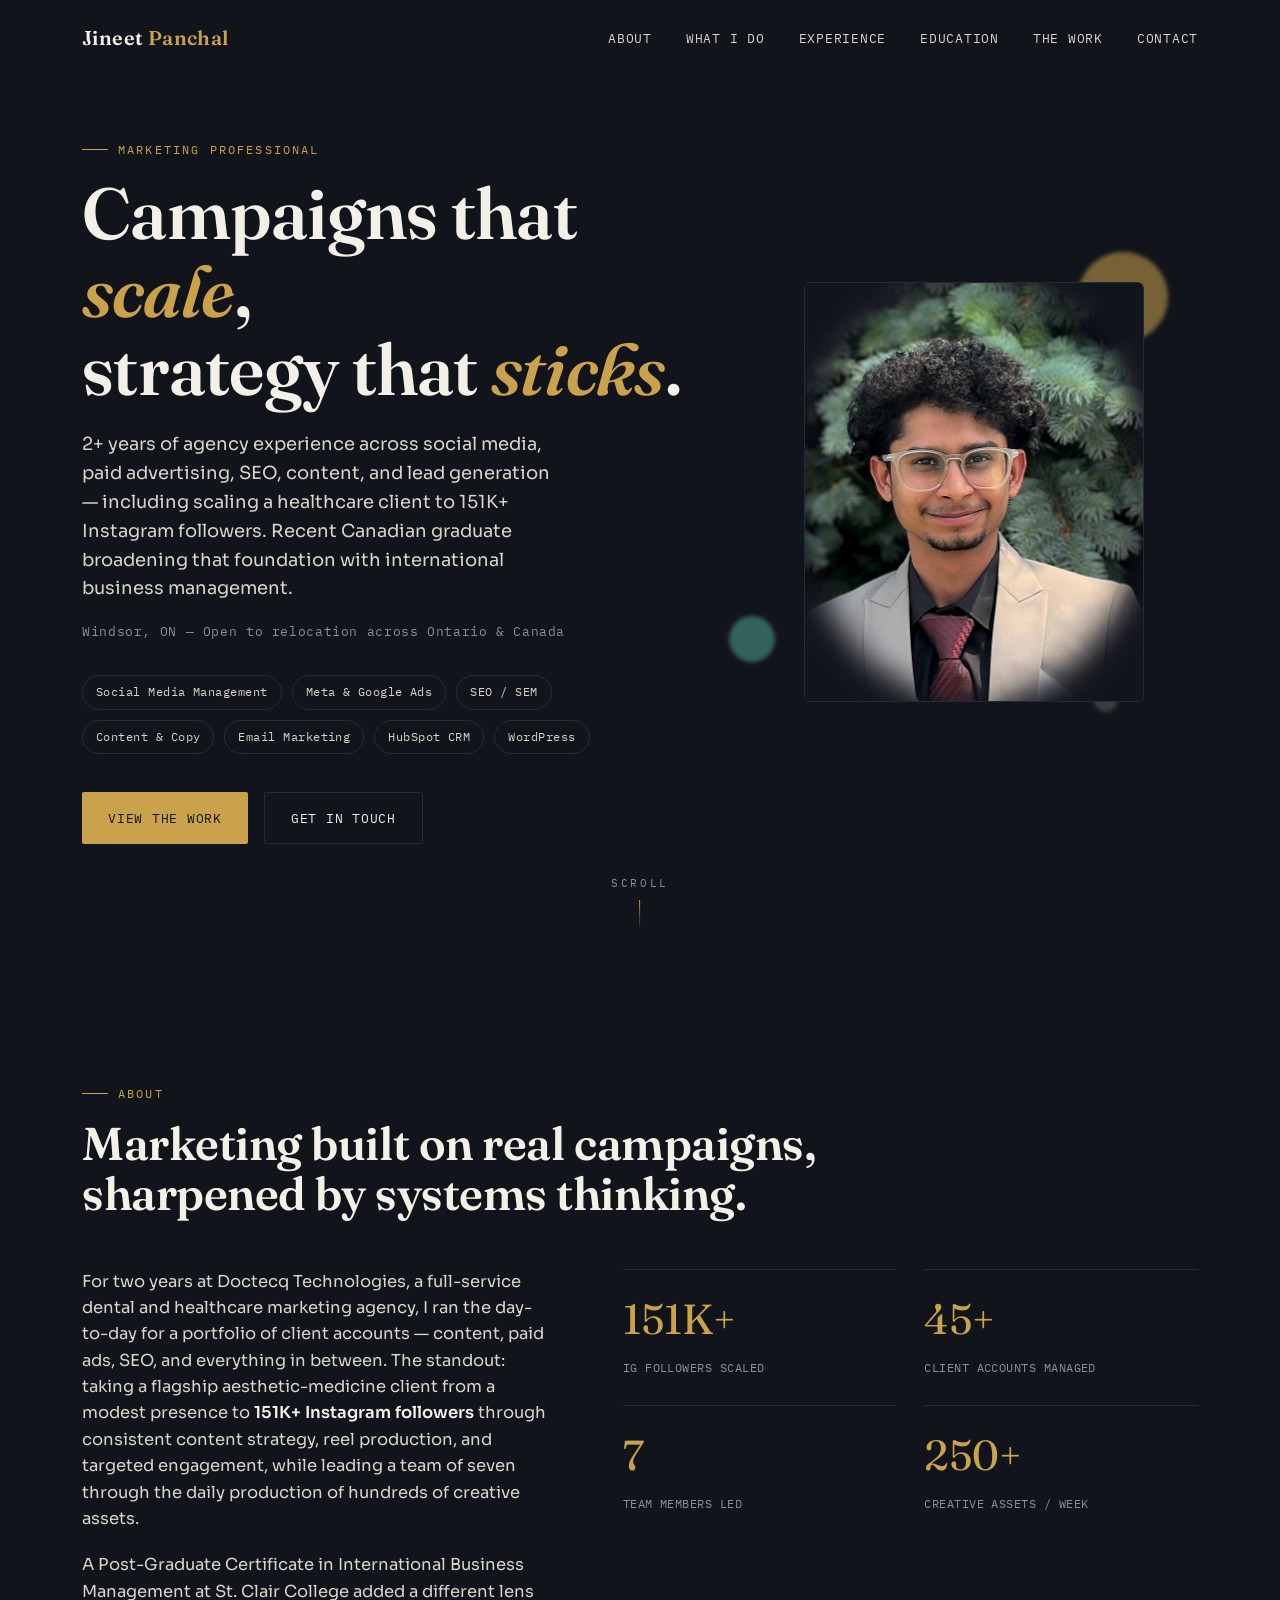
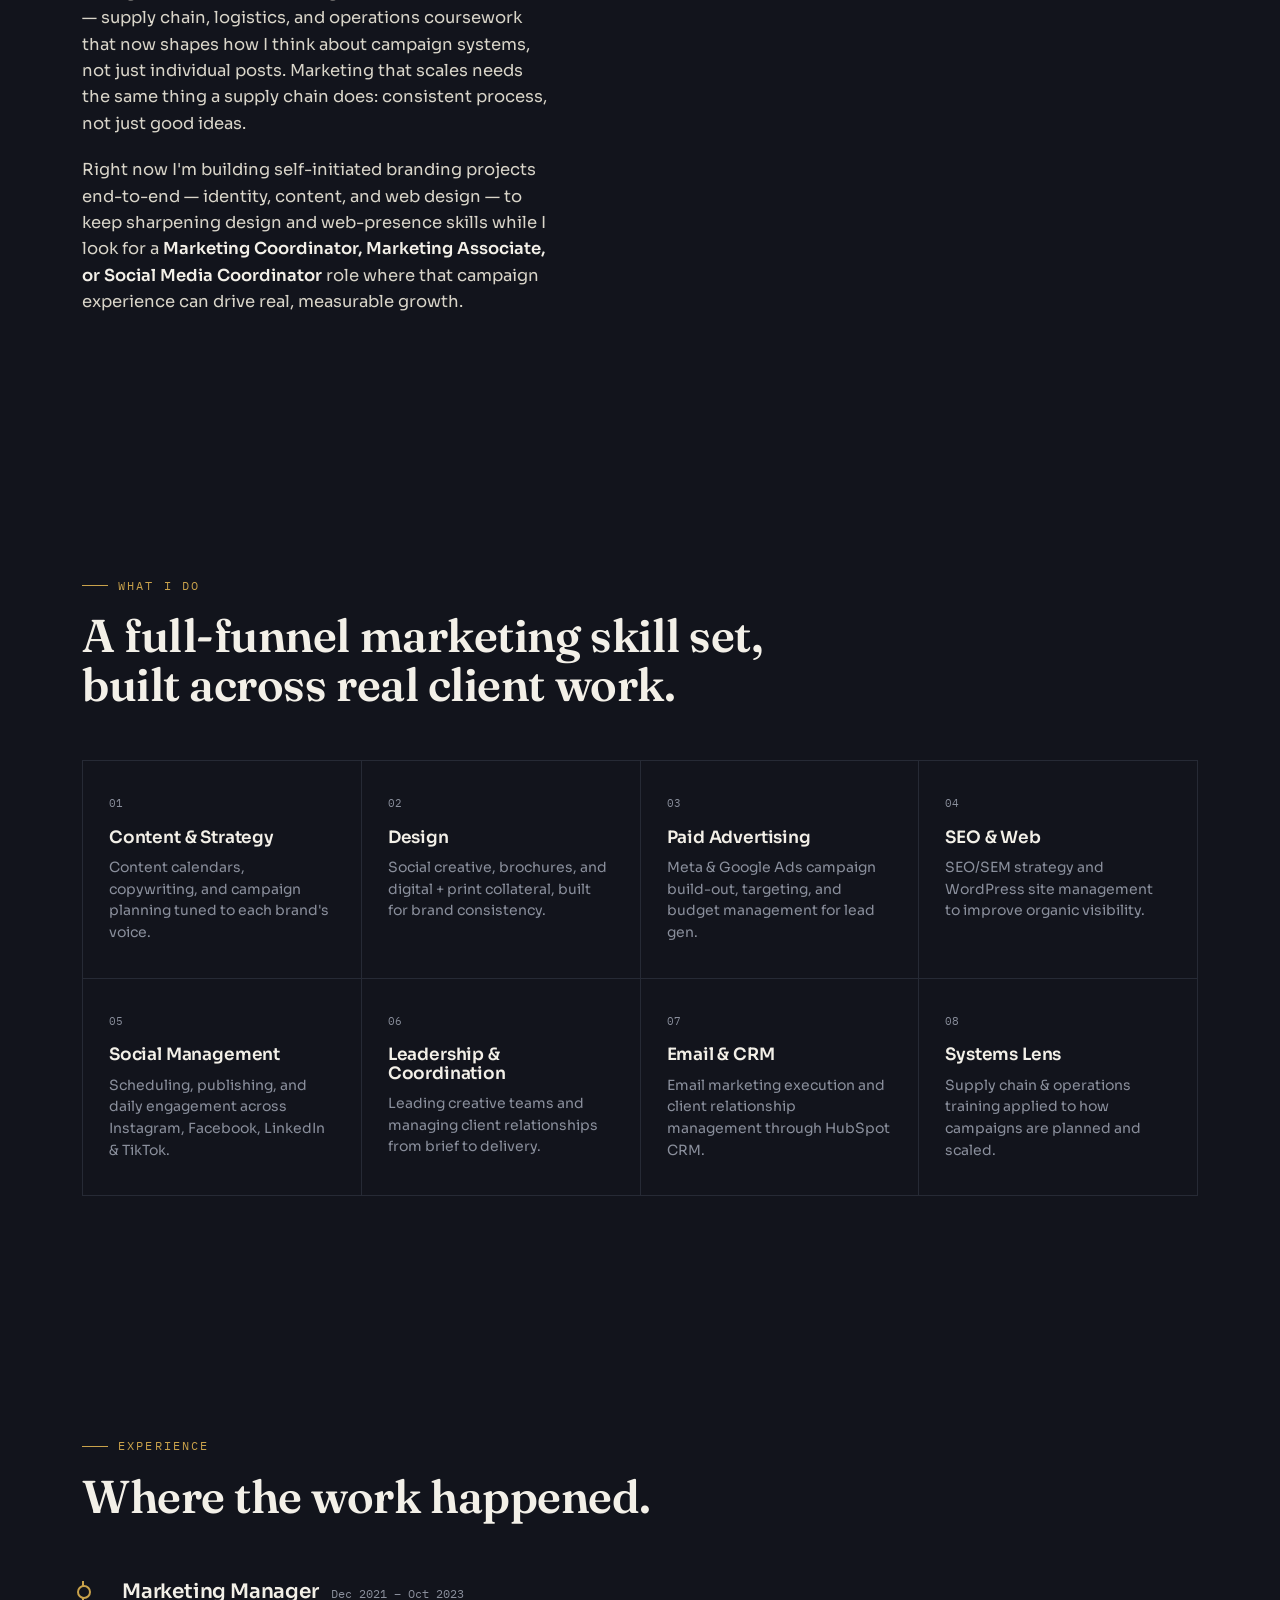
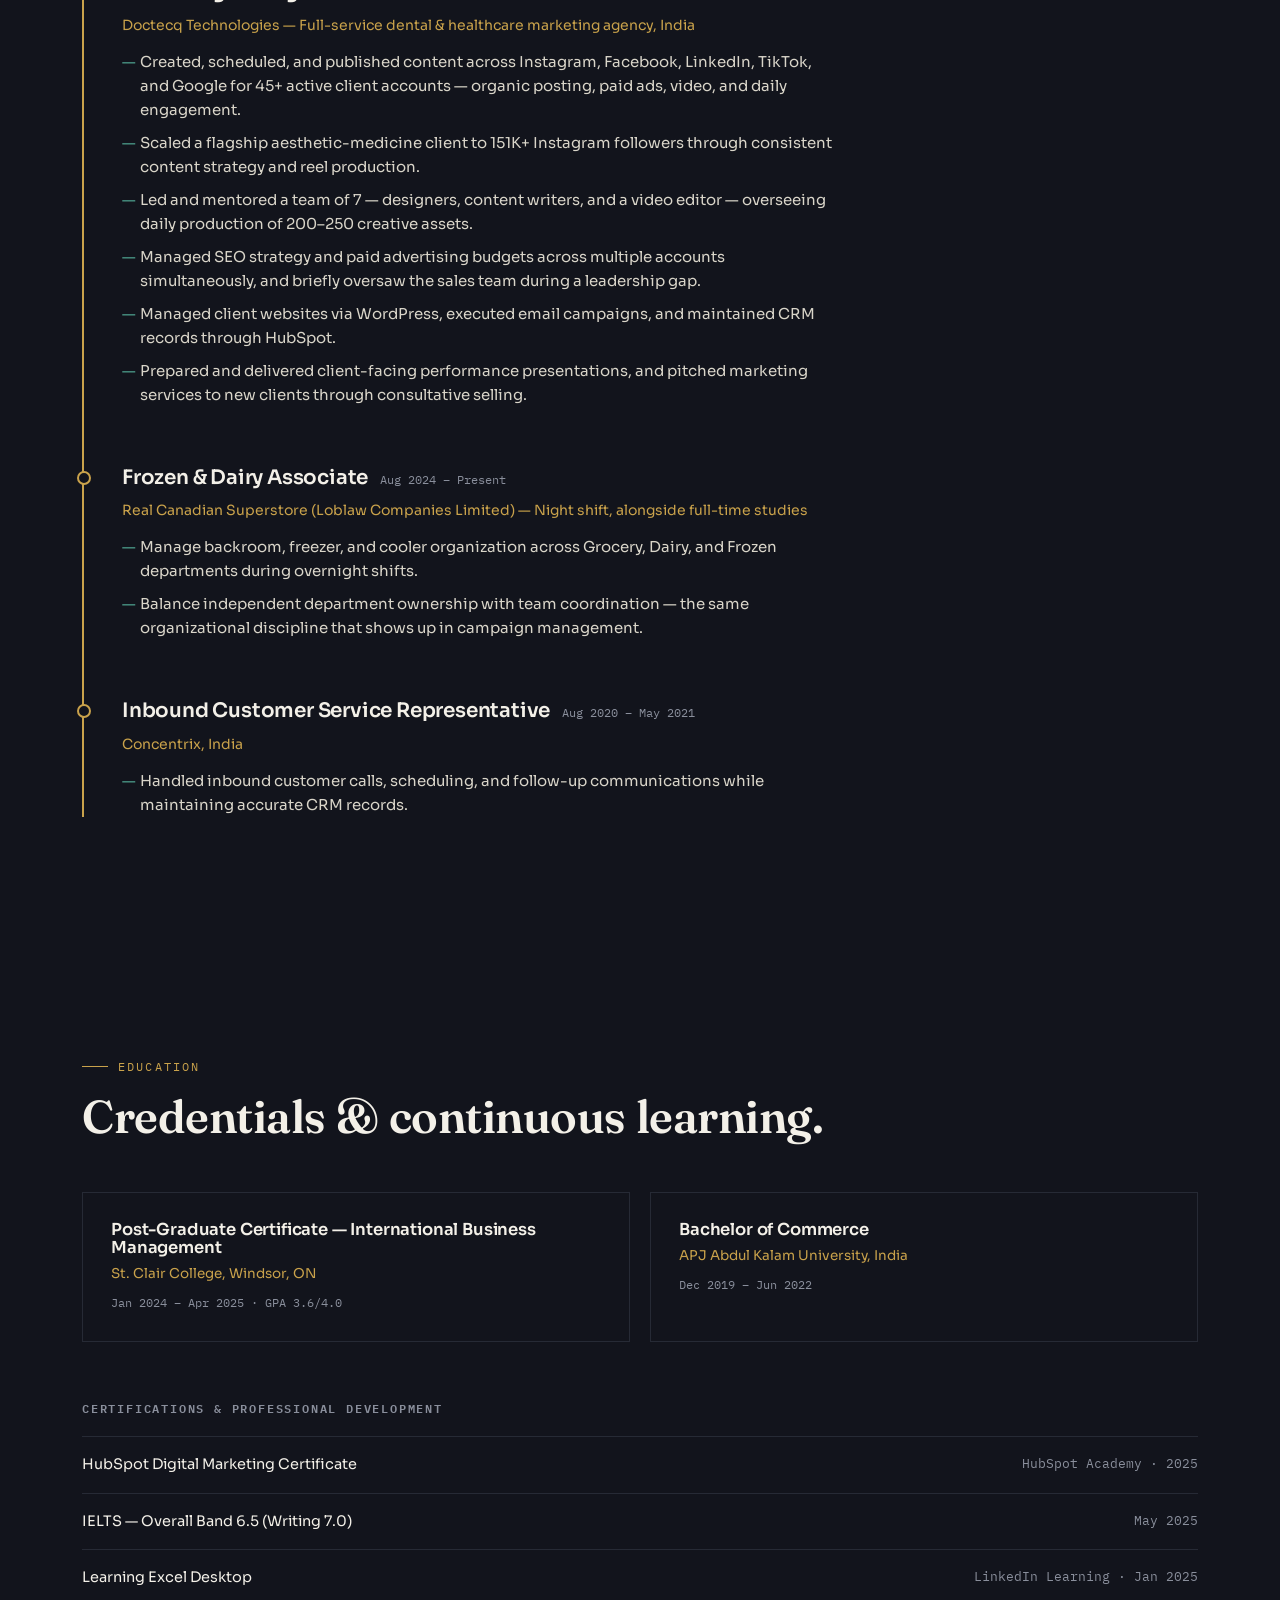
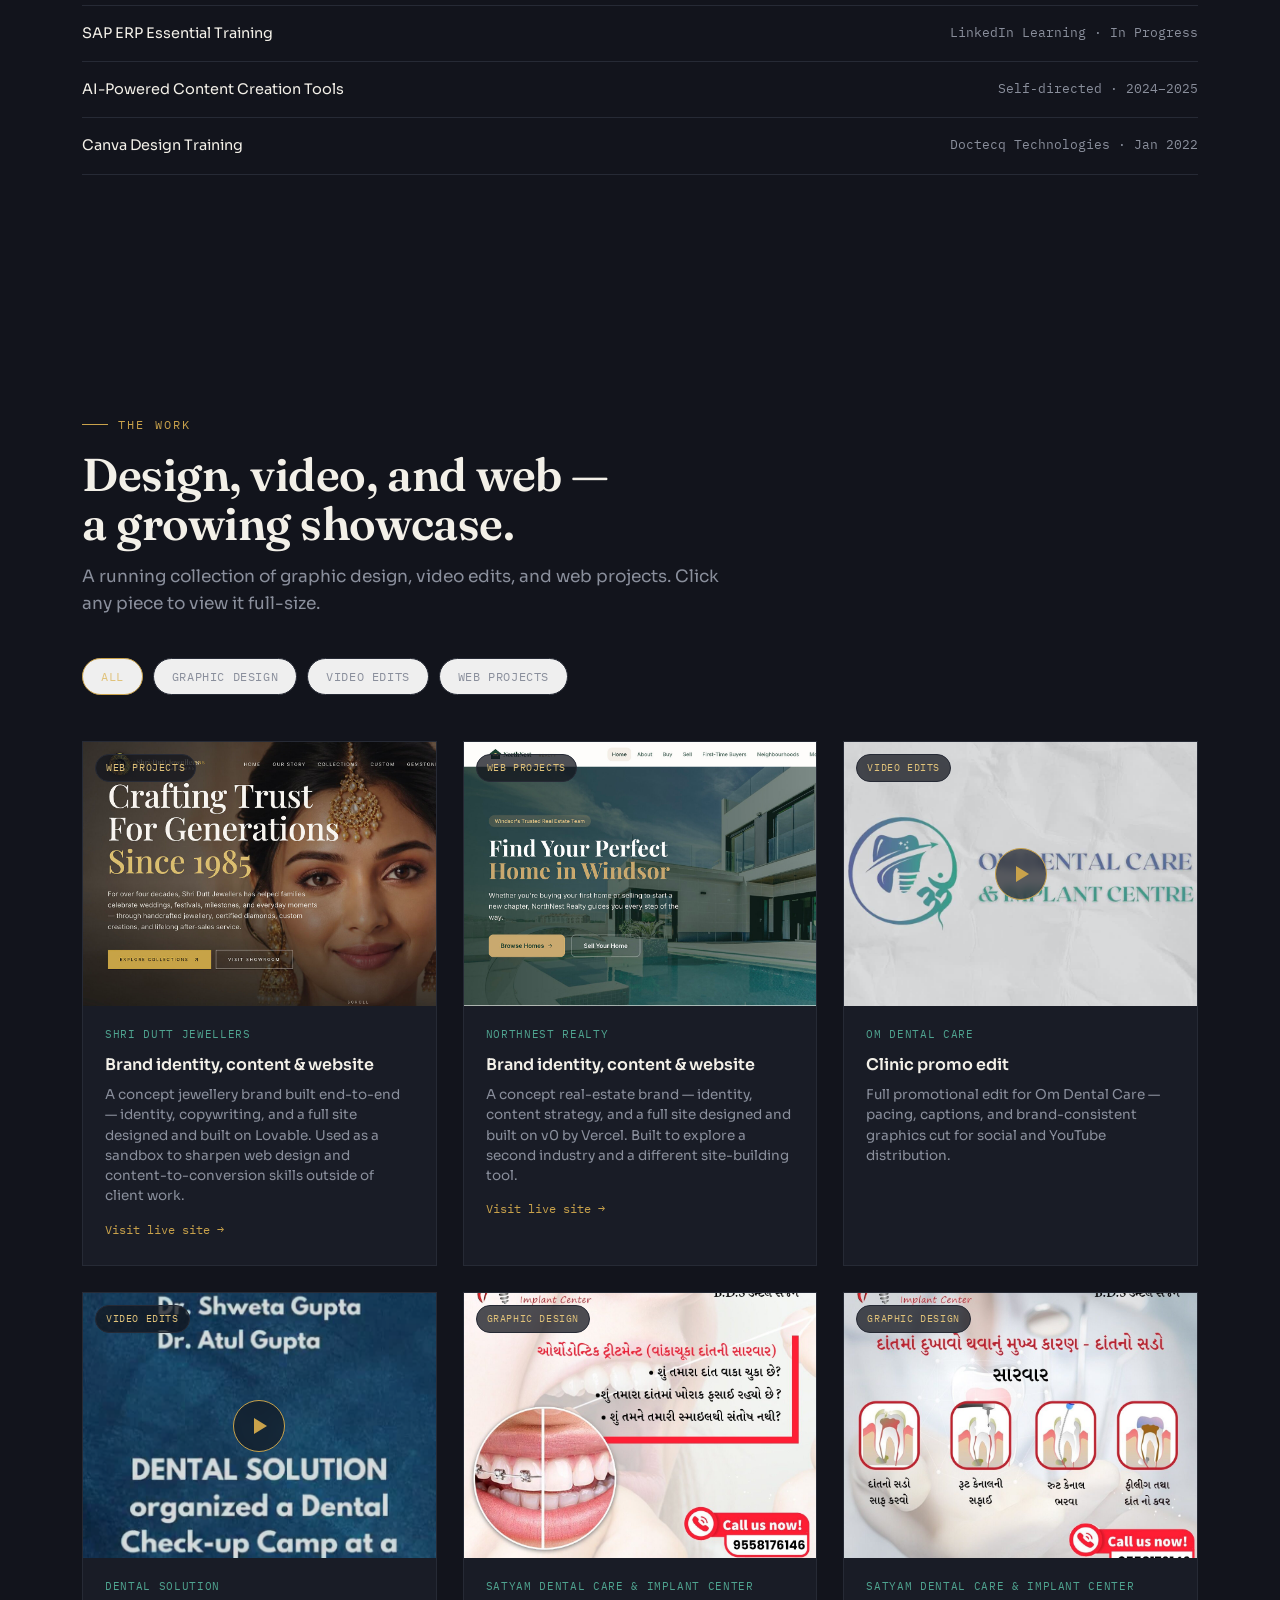
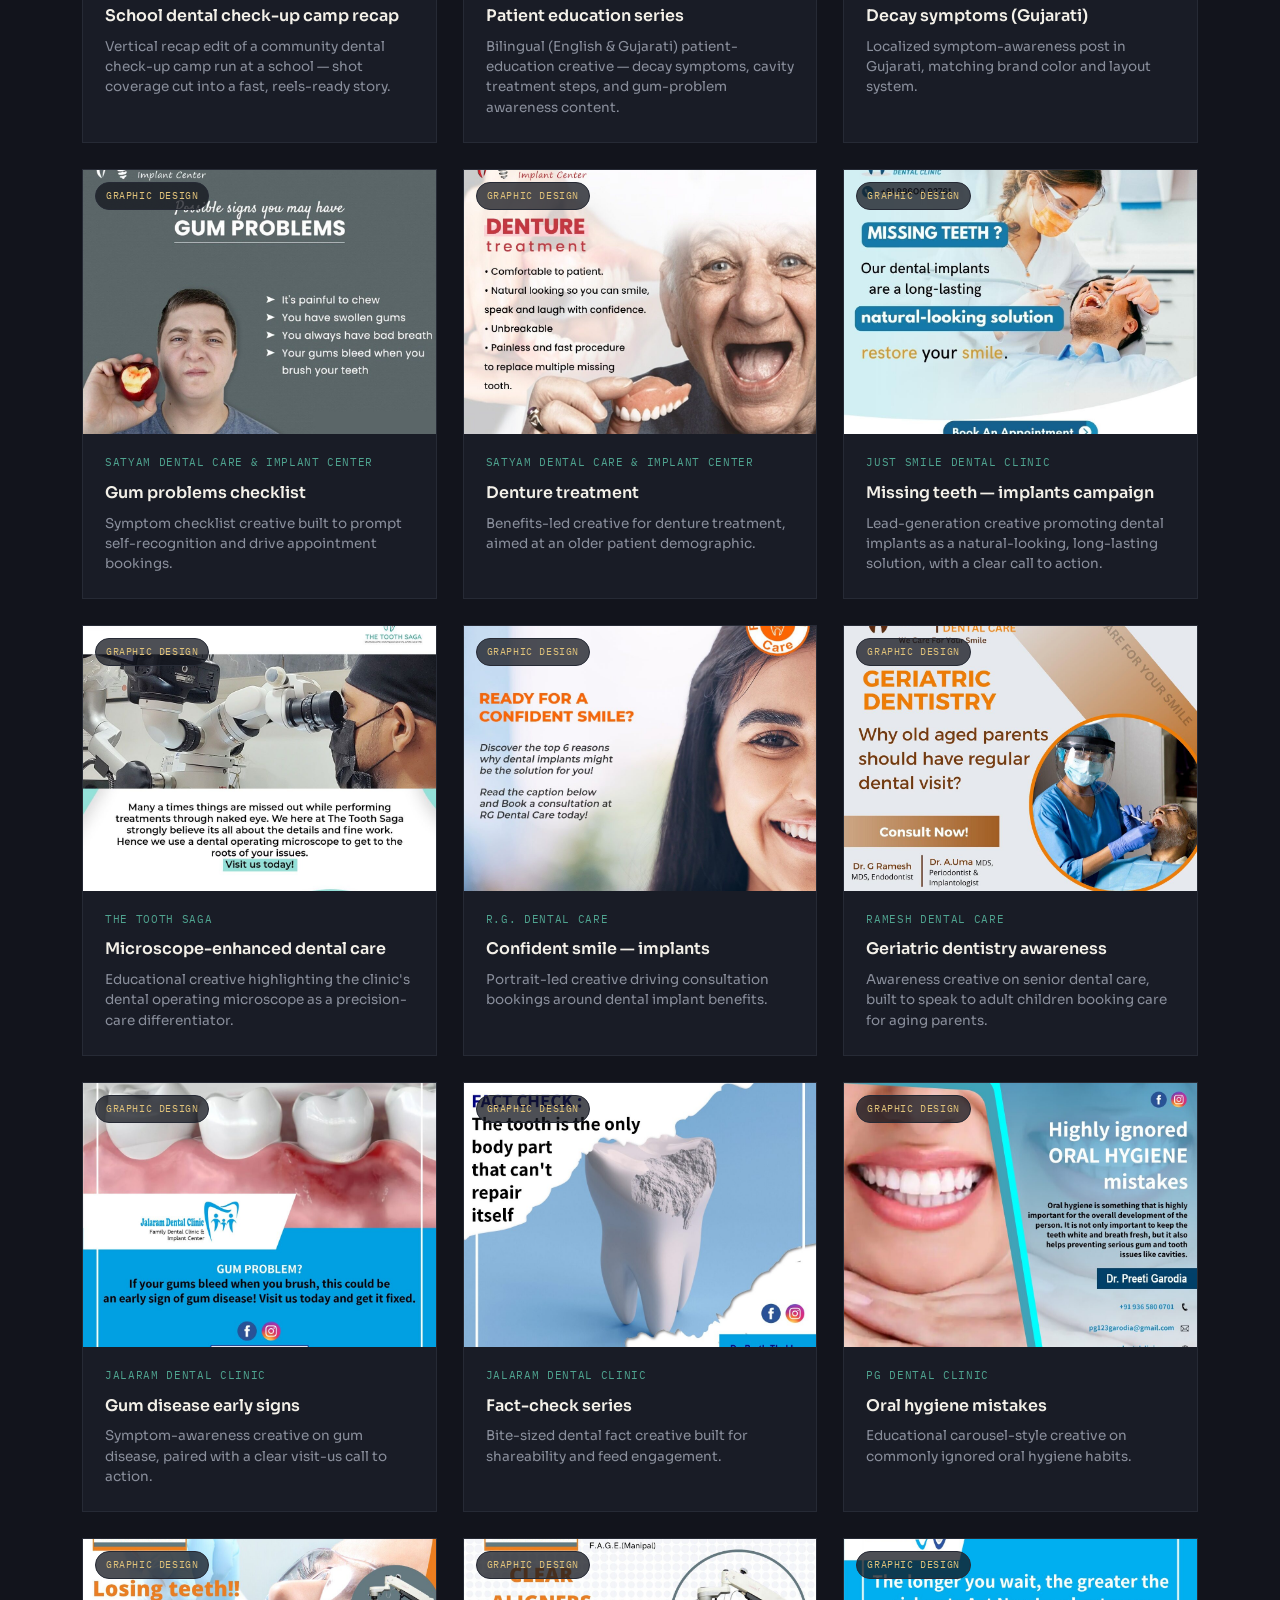
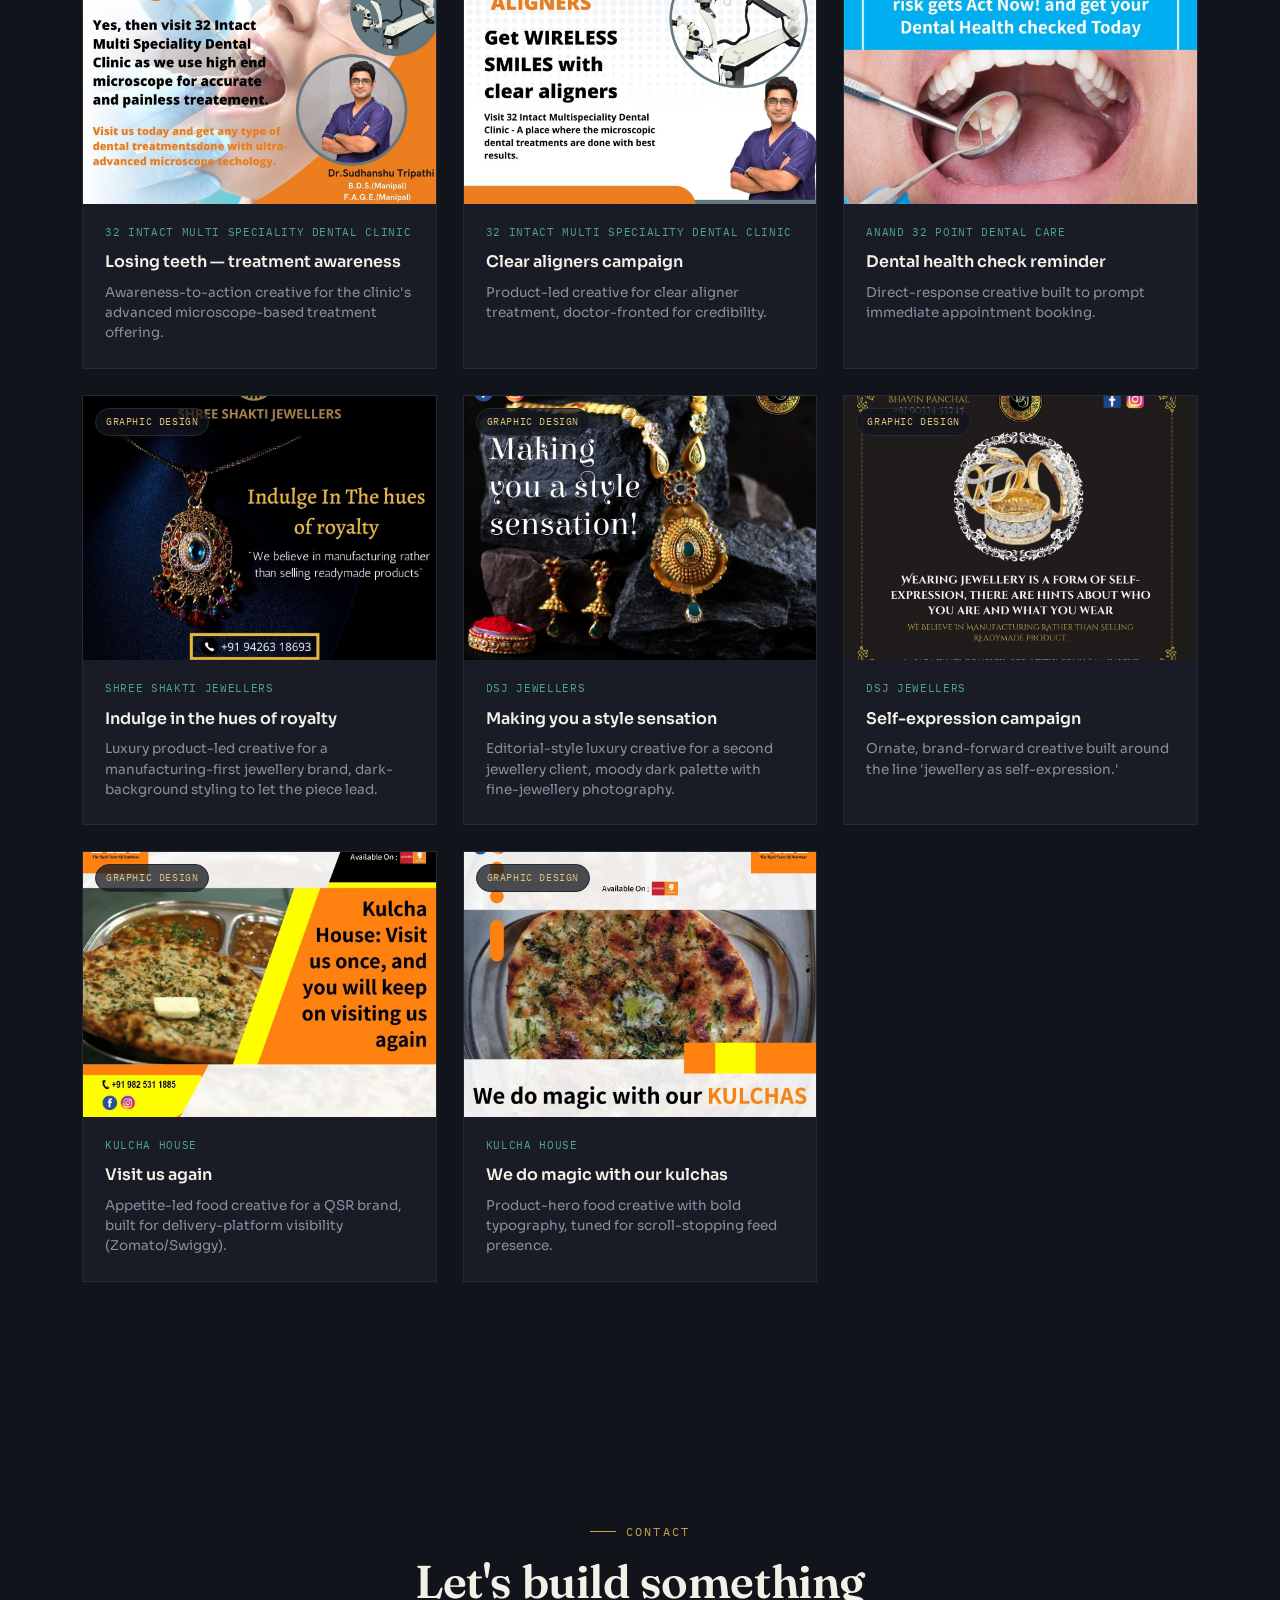
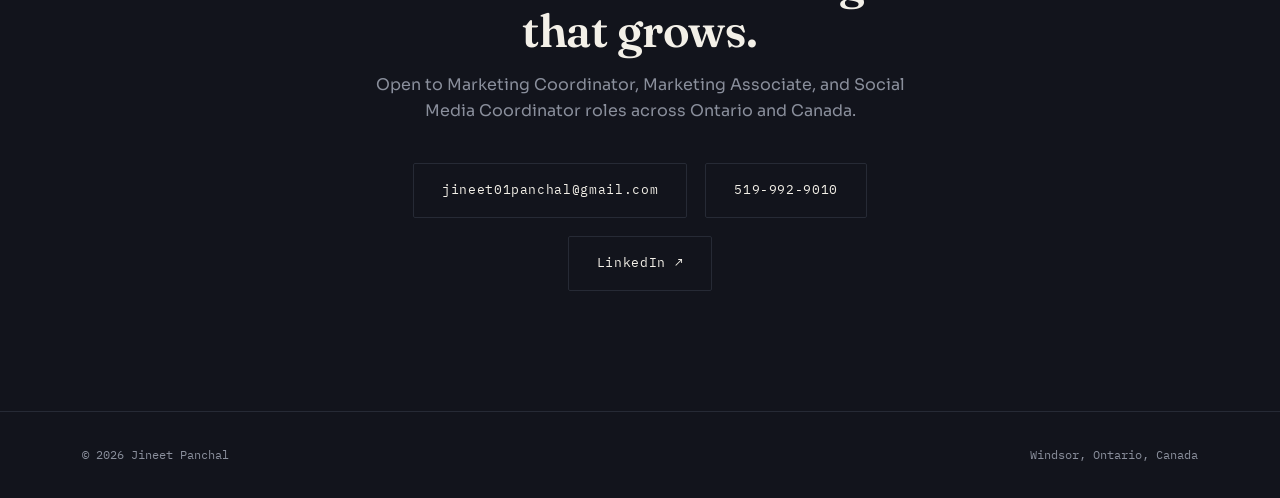
==== index.html @ 952c7307 "Add portfolio website" ====
<!DOCTYPE html>
<html lang="en">
<head>
<meta charset="UTF-8">
<meta name="viewport" content="width=device-width, initial-scale=1.0">
<title>Jineet Panchal — Marketing Professional</title>
<meta name="description" content="Marketing professional with 2+ years of agency experience across social media, paid advertising, SEO, content, and lead generation — including scaling a healthcare client to 151K+ Instagram followers.">
<link rel="preconnect" href="https://fonts.googleapis.com">
<link rel="preconnect" href="https://fonts.gstatic.com" crossorigin>
<link href="https://fonts.googleapis.com/css2?family=Fraunces:ital,wght@0,500;0,600;0,700;1,500;1,600&family=Sora:wght@400;500;600;700&family=IBM+Plex+Mono:wght@400;500&display=swap" rel="stylesheet">
<link rel="stylesheet" href="assets/css/style.css">
</head>
<body>

<!-- ===================== INTRO ===================== -->
<div id="intro">
  <div class="jp3d" id="jp3d"></div>
  <div class="intro-tag">Marketing · Content · Campaigns</div>
</div>

<!-- ===================== NAV ===================== -->
<header>
  <div class="container">
    <a href="#hero" class="logo">Jineet <span>Panchal</span></a>
    <nav>
      <ul>
        <li><a href="#about">About</a></li>
        <li><a href="#do">What I Do</a></li>
        <li><a href="#experience">Experience</a></li>
        <li><a href="#education">Education</a></li>
        <li><a href="#work">The Work</a></li>
        <li><a href="#contact">Contact</a></li>
      </ul>
    </nav>
    <button class="nav-toggle" aria-label="Menu">☰</button>
  </div>
</header>

<!-- ===================== HERO ===================== -->
<section id="hero">
  <div class="container hero-grid">
    <div>
      <div class="eyebrow">Marketing Professional</div>
      <h1 class="hero-headline">Campaigns that <em>scale</em>,<br>strategy that <em>sticks</em>.</h1>
      <p class="hero-sub">2+ years of agency experience across social media, paid advertising, SEO, content, and lead generation — including scaling a healthcare client to 151K+ Instagram followers. Recent Canadian graduate broadening that foundation with international business management.</p>
      <div class="hero-loc">Windsor, ON — Open to relocation across Ontario & Canada</div>
      <div class="hero-tags">
        <span class="tag">Social Media Management</span>
        <span class="tag">Meta & Google Ads</span>
        <span class="tag">SEO / SEM</span>
        <span class="tag">Content & Copy</span>
        <span class="tag">Email Marketing</span>
        <span class="tag">HubSpot CRM</span>
        <span class="tag">WordPress</span>
      </div>
      <div class="hero-ctas">
        <a href="#work" class="btn btn-primary">View the Work</a>
        <a href="mailto:jineet01panchal@gmail.com" class="btn btn-ghost">Get in Touch</a>
      </div>
    </div>
    <div class="hero-portrait-wrap">
      <div class="blob blob-1"></div>
      <div class="blob blob-2"></div>
      <div class="blob blob-3"></div>
      <div class="hero-portrait">
        <img src="assets/img/portrait.jpg" alt="Jineet Panchal">
      </div>
    </div>
  </div>
  <div class="scroll-cue"><span>SCROLL</span><span class="line"></span></div>
</section>

<!-- ===================== ABOUT ===================== -->
<section id="about">
  <div class="container">
    <div class="eyebrow reveal">About</div>
    <h2 class="reveal">Marketing built on real campaigns,<br>sharpened by systems thinking.</h2>
    <div class="about-grid">
      <div class="about-copy reveal">
        <p>For two years at Doctecq Technologies, a full-service dental and healthcare marketing agency, I ran the day-to-day for a portfolio of client accounts — content, paid ads, SEO, and everything in between. The standout: taking a flagship aesthetic-medicine client from a modest presence to <strong>151K+ Instagram followers</strong> through consistent content strategy, reel production, and targeted engagement, while leading a team of seven through the daily production of hundreds of creative assets.</p>
        <p>A Post-Graduate Certificate in International Business Management at St. Clair College added a different lens — supply chain, logistics, and operations coursework that now shapes how I think about campaign systems, not just individual posts. Marketing that scales needs the same thing a supply chain does: consistent process, not just good ideas.</p>
        <p>Right now I'm building self-initiated branding projects end-to-end — identity, content, and web design — to keep sharpening design and web-presence skills while I look for a <strong>Marketing Coordinator, Marketing Associate, or Social Media Coordinator</strong> role where that campaign experience can drive real, measurable growth.</p>
      </div>
      <div class="stats reveal-stagger">
        <div class="stat"><div class="num" data-count="151" data-suffix="K+">0</div><div class="label">IG followers scaled</div></div>
        <div class="stat"><div class="num" data-count="45" data-suffix="+">0</div><div class="label">Client accounts managed</div></div>
        <div class="stat"><div class="num" data-count="7" data-suffix="">0</div><div class="label">Team members led</div></div>
        <div class="stat"><div class="num" data-count="250" data-suffix="+">0</div><div class="label">Creative assets / week</div></div>
      </div>
    </div>
  </div>
</section>

<!-- ===================== WHAT I DO ===================== -->
<section id="do">
  <div class="container">
    <div class="eyebrow reveal">What I Do</div>
    <h2 class="reveal">A full-funnel marketing skill set,<br>built across real client work.</h2>
    <div class="do-grid reveal-stagger">
      <div class="do-card">
        <div class="do-num">01</div>
        <h3>Content & Strategy</h3>
        <p>Content calendars, copywriting, and campaign planning tuned to each brand's voice.</p>
      </div>
      <div class="do-card">
        <div class="do-num">02</div>
        <h3>Design</h3>
        <p>Social creative, brochures, and digital + print collateral, built for brand consistency.</p>
      </div>
      <div class="do-card">
        <div class="do-num">03</div>
        <h3>Paid Advertising</h3>
        <p>Meta & Google Ads campaign build-out, targeting, and budget management for lead gen.</p>
      </div>
      <div class="do-card">
        <div class="do-num">04</div>
        <h3>SEO & Web</h3>
        <p>SEO/SEM strategy and WordPress site management to improve organic visibility.</p>
      </div>
      <div class="do-card">
        <div class="do-num">05</div>
        <h3>Social Management</h3>
        <p>Scheduling, publishing, and daily engagement across Instagram, Facebook, LinkedIn & TikTok.</p>
      </div>
      <div class="do-card">
        <div class="do-num">06</div>
        <h3>Leadership & Coordination</h3>
        <p>Leading creative teams and managing client relationships from brief to delivery.</p>
      </div>
      <div class="do-card">
        <div class="do-num">07</div>
        <h3>Email & CRM</h3>
        <p>Email marketing execution and client relationship management through HubSpot CRM.</p>
      </div>
      <div class="do-card">
        <div class="do-num">08</div>
        <h3>Systems Lens</h3>
        <p>Supply chain & operations training applied to how campaigns are planned and scaled.</p>
      </div>
    </div>
  </div>
</section>

<!-- ===================== EXPERIENCE ===================== -->
<section id="experience">
  <div class="container">
    <div class="eyebrow reveal">Experience</div>
    <h2 class="reveal">Where the work happened.</h2>

    <div class="timeline">
      <svg class="timeline-svg" width="2">
        <line class="timeline-line" x1="1" y1="0" x2="1" y2="100%"></line>
        <line class="timeline-line-fill" x1="1" y1="0" x2="1" y2="100%"></line>
      </svg>

      <div class="role reveal">
        <div class="role-head"><h3>Marketing Manager</h3><span class="role-period">Dec 2021 – Oct 2023</span></div>
        <div class="role-org">Doctecq Technologies — Full-service dental & healthcare marketing agency, India</div>
        <ul>
          <li>Created, scheduled, and published content across Instagram, Facebook, LinkedIn, TikTok, and Google for 45+ active client accounts — organic posting, paid ads, video, and daily engagement.</li>
          <li>Scaled a flagship aesthetic-medicine client to 151K+ Instagram followers through consistent content strategy and reel production.</li>
          <li>Led and mentored a team of 7 — designers, content writers, and a video editor — overseeing daily production of 200–250 creative assets.</li>
          <li>Managed SEO strategy and paid advertising budgets across multiple accounts simultaneously, and briefly oversaw the sales team during a leadership gap.</li>
          <li>Managed client websites via WordPress, executed email campaigns, and maintained CRM records through HubSpot.</li>
          <li>Prepared and delivered client-facing performance presentations, and pitched marketing services to new clients through consultative selling.</li>
        </ul>
      </div>

      <div class="role reveal">
        <div class="role-head"><h3>Frozen & Dairy Associate</h3><span class="role-period">Aug 2024 – Present</span></div>
        <div class="role-org">Real Canadian Superstore (Loblaw Companies Limited) — Night shift, alongside full-time studies</div>
        <ul>
          <li>Manage backroom, freezer, and cooler organization across Grocery, Dairy, and Frozen departments during overnight shifts.</li>
          <li>Balance independent department ownership with team coordination — the same organizational discipline that shows up in campaign management.</li>
        </ul>
      </div>

      <div class="role reveal">
        <div class="role-head"><h3>Inbound Customer Service Representative</h3><span class="role-period">Aug 2020 – May 2021</span></div>
        <div class="role-org">Concentrix, India</div>
        <ul>
          <li>Handled inbound customer calls, scheduling, and follow-up communications while maintaining accurate CRM records.</li>
        </ul>
      </div>
    </div>
  </div>
</section>

<!-- ===================== EDUCATION ===================== -->
<section id="education">
  <div class="container">
    <div class="eyebrow reveal">Education</div>
    <h2 class="reveal">Credentials & continuous learning.</h2>
    <div class="edu-grid reveal-stagger">
      <div class="edu-card">
        <h3>Post-Graduate Certificate — International Business Management</h3>
        <div class="org">St. Clair College, Windsor, ON</div>
        <div class="meta">Jan 2024 – Apr 2025 · GPA 3.6/4.0</div>
      </div>
      <div class="edu-card">
        <h3>Bachelor of Commerce</h3>
        <div class="org">APJ Abdul Kalam University, India</div>
        <div class="meta">Dec 2019 – Jun 2022</div>
      </div>
    </div>

    <div class="cert-list reveal">
      <h3>Certifications & Professional Development</h3>
      <div class="cert-row"><span class="c-name">HubSpot Digital Marketing Certificate</span><span class="c-meta">HubSpot Academy · 2025</span></div>
      <div class="cert-row"><span class="c-name">IELTS — Overall Band 6.5 (Writing 7.0)</span><span class="c-meta">May 2025</span></div>
      <div class="cert-row"><span class="c-name">Learning Excel Desktop</span><span class="c-meta">LinkedIn Learning · Jan 2025</span></div>
      <div class="cert-row"><span class="c-name">SAP ERP Essential Training</span><span class="c-meta">LinkedIn Learning · In Progress</span></div>
      <div class="cert-row"><span class="c-name">AI-Powered Content Creation Tools</span><span class="c-meta">Self-directed · 2024–2025</span></div>
      <div class="cert-row"><span class="c-name">Canva Design Training</span><span class="c-meta">Doctecq Technologies · Jan 2022</span></div>
    </div>
  </div>
</section>

<!-- ===================== THE WORK ===================== -->
<section id="work">
  <div class="container">
    <div class="eyebrow reveal">The Work</div>
    <div class="section-lead reveal">
      <h2>Design, video, and web —<br>a growing showcase.</h2>
      <p>A running collection of graphic design, video edits, and web projects. Click any piece to view it full-size.</p>
    </div>

    <div class="work-filters reveal">
      <button class="filter-btn active" data-filter="All">All</button>
      <button class="filter-btn" data-filter="Graphic Design">Graphic Design</button>
      <button class="filter-btn" data-filter="Video Edits">Video Edits</button>
      <button class="filter-btn" data-filter="Web Projects">Web Projects</button>
    </div>

    <div class="work-grid" id="workGrid"></div>
  </div>
</section>

<!-- Lightbox -->
<div id="lightbox">
  <button class="lb-close" aria-label="Close">✕</button>
  <div class="lb-inner">
    <div class="lb-media"></div>
    <div class="lb-info">
      <div>
        <div class="lb-client"></div>
        <h3></h3>
      </div>
      <p></p>
    </div>
  </div>
</div>

<!-- ===================== CONTACT ===================== -->
<section id="contact">
  <div class="container contact-inner">
    <div class="eyebrow reveal" style="justify-content:center;">Contact</div>
    <h2 class="reveal">Let's build something<br>that grows.</h2>
    <p class="reveal" style="color:var(--slate); margin-top:16px;">Open to Marketing Coordinator, Marketing Associate, and Social Media Coordinator roles across Ontario and Canada.</p>
    <div class="contact-links reveal">
      <a href="mailto:jineet01panchal@gmail.com" class="mag-btn">jineet01panchal@gmail.com</a>
      <a href="tel:5199929010" class="mag-btn">519-992-9010</a>
      <a href="https://www.linkedin.com/in/jineet-panchal-95a109238/" target="_blank" class="mag-btn">LinkedIn ↗</a>
    </div>
  </div>
</section>

<footer>
  <div class="container">
    <p>© 2026 Jineet Panchal</p>
    <p>Windsor, Ontario, Canada</p>
  </div>
</footer>

<script src="assets/js/work-data.js"></script>
<script src="assets/js/app.js"></script>
</body>
</html>
---- assets/css/style.css ----
/* ==========================================================================
   JINEET PANCHAL — PORTFOLIO
   Design tokens
   -------------------------------------------------------------------------
   Ink      #12141C   background
   Paper    #F3F0E8   primary text / light surfaces
   Brass    #C9A24B   primary accent (luxury / jewellery lineage)
   Verdant  #4FA490   secondary accent (growth / digital lineage)
   Slate    #8A8F9C   muted text
   Line     #262A35   hairline dividers
   ========================================================================== */

:root{
  --ink: #12141C;
  --ink-2: #191C26;
  --ink-3: #1F2330;
  --paper: #F3F0E8;
  --paper-dim: #D9D5C9;
  --brass: #C9A24B;
  --brass-light: #E0C27A;
  --verdant: #4FA490;
  --slate: #8A8F9C;
  --line: #262A35;

  --font-display: 'Fraunces', serif;
  --font-body: 'Sora', sans-serif;
  --font-mono: 'IBM Plex Mono', monospace;

  --container: 1180px;
  --ease: cubic-bezier(.22,.68,0,1.01);
}

@media (prefers-reduced-motion: reduce){
  *{ animation-duration: .001ms !important; animation-iteration-count: 1 !important; transition-duration: .001ms !important; scroll-behavior: auto !important; }
}

*{ box-sizing: border-box; margin: 0; padding: 0; }
html{ scroll-behavior: smooth; }
body{
  background: var(--ink);
  color: var(--paper);
  font-family: var(--font-body);
  font-size: 16px;
  line-height: 1.6;
  overflow-x: hidden;
}
body.lock{ overflow: hidden; }

img{ max-width: 100%; display: block; }
a{ color: inherit; text-decoration: none; }
button{ font-family: inherit; cursor: pointer; }
ul{ list-style: none; }

.container{ max-width: var(--container); margin: 0 auto; padding: 0 32px; }
@media (max-width: 640px){ .container{ padding: 0 20px; } }

.eyebrow{
  font-family: var(--font-mono);
  font-size: 12px;
  letter-spacing: .18em;
  text-transform: uppercase;
  color: var(--brass);
  display: flex; align-items: center; gap: 10px;
  margin-bottom: 16px;
}
.eyebrow::before{ content:''; width: 26px; height: 1px; background: var(--brass); display: inline-block; }

h1,h2,h3{ font-family: var(--font-display); font-weight: 600; line-height: 1.08; letter-spacing: -.01em; }
h2{ font-size: clamp(30px, 4vw, 46px); }
.section-lead{ max-width: 640px; }
.section-lead p{ color: var(--slate); font-size: 17px; margin-top: 14px; }

section{ position: relative; padding: 120px 0; }
@media (max-width: 780px){ section{ padding: 80px 0; } }

.reveal{ opacity: 0; transform: translateY(28px); transition: opacity .8s var(--ease), transform .8s var(--ease); }
.reveal.in{ opacity: 1; transform: translateY(0); }
.reveal-stagger > *{ opacity: 0; transform: translateY(24px); transition: opacity .7s var(--ease), transform .7s var(--ease); }
.reveal-stagger.in > *{ opacity: 1; transform: translateY(0); }
.reveal-stagger.in > *:nth-child(1){ transition-delay: .02s; }
.reveal-stagger.in > *:nth-child(2){ transition-delay: .09s; }
.reveal-stagger.in > *:nth-child(3){ transition-delay: .16s; }
.reveal-stagger.in > *:nth-child(4){ transition-delay: .23s; }
.reveal-stagger.in > *:nth-child(5){ transition-delay: .30s; }
.reveal-stagger.in > *:nth-child(6){ transition-delay: .37s; }
.reveal-stagger.in > *:nth-child(7){ transition-delay: .44s; }
.reveal-stagger.in > *:nth-child(8){ transition-delay: .51s; }

/* ---------------- INTRO / LOADER (3D "JP") ---------------- */
#intro{
  position: fixed; inset: 0; z-index: 9999;
  background: var(--ink);
  display: flex; align-items: center; justify-content: center;
  perspective: 900px;
  transition: opacity .6s var(--ease), visibility .6s var(--ease);
}
#intro.hide{ opacity: 0; visibility: hidden; pointer-events: none; }
.jp3d{
  position: relative;
  transform-style: preserve-3d;
  display: flex; gap: .05em;
  font-family: var(--font-display);
  font-weight: 600;
  font-size: clamp(64px, 14vw, 160px);
  animation: jpSettle 1.4s var(--ease) both;
}
@keyframes jpSettle{
  0%{ transform: rotateY(-40deg) rotateX(12deg) translateZ(-160px); opacity: 0; }
  60%{ opacity: 1; }
  100%{ transform: rotateY(0deg) rotateX(0deg) translateZ(0); opacity: 1; }
}
.jp3d .letter{
  position: relative;
  color: var(--paper);
  transform-style: preserve-3d;
}
.jp3d .letter::before{
  content: attr(data-ch);
  position: absolute; left: 0; top: 0;
  color: var(--brass);
  transform: translateZ(-14px);
  filter: brightness(.5);
}
.jp3d .letter::after{
  content: attr(data-ch);
  position: absolute; left: 0; top: 0;
  color: var(--brass);
  transform: translateZ(-7px);
  filter: brightness(.7);
}
.intro-tag{
  position: absolute; bottom: 14%; left: 50%; transform: translateX(-50%);
  font-family: var(--font-mono); font-size: 11px; letter-spacing: .3em;
  text-transform: uppercase; color: var(--slate);
  animation: fadeUp .8s var(--ease) .7s both;
}
@keyframes fadeUp{ from{ opacity:0; transform: translate(-50%,10px);} to{ opacity:1; transform: translate(-50%,0);} }

/* ---------------- NAV ---------------- */
header{
  position: fixed; top: 0; left: 0; right: 0; z-index: 500;
  padding: 22px 0;
  transition: background .4s, border-color .4s, padding .4s;
  border-bottom: 1px solid transparent;
}
header.scrolled{ background: rgba(18,20,28,.86); backdrop-filter: blur(10px); border-color: var(--line); padding: 14px 0; }
header .container{ display: flex; align-items: center; justify-content: space-between; }
.logo{ font-family: var(--font-display); font-weight: 600; font-size: 20px; letter-spacing: .02em; }
.logo span{ color: var(--brass); }
nav ul{ display: flex; gap: 34px; }
nav a{
  font-family: var(--font-mono); font-size: 12.5px; letter-spacing: .06em; text-transform: uppercase;
  color: var(--paper-dim); position: relative; padding-bottom: 4px;
}
nav a::after{ content:''; position: absolute; left:0; bottom:0; width:0; height:1px; background: var(--brass); transition: width .35s var(--ease); }
nav a:hover::after{ width: 100%; }
nav a:hover{ color: var(--paper); }
.nav-toggle{ display:none; background:none; border:none; color:var(--paper); font-size: 22px; }
@media (max-width: 780px){
  nav ul{ position: fixed; top: 62px; right: -100%; flex-direction: column; background: var(--ink-2); border: 1px solid var(--line); padding: 24px; width: 220px; gap: 20px; transition: right .35s var(--ease); }
  nav ul.open{ right: 20px; }
  .nav-toggle{ display: block; }
}

/* ---------------- HERO ---------------- */
#hero{ min-height: 100vh; display: flex; align-items: center; padding-top: 140px; overflow: hidden; }
.hero-grid{ display: grid; grid-template-columns: 1.15fr .85fr; gap: 60px; align-items: center; }
@media (max-width: 900px){ .hero-grid{ grid-template-columns: 1fr; } }

.hero-headline{ font-size: clamp(40px, 6vw, 72px); }
.hero-headline em{ font-style: italic; color: var(--brass); }
.hero-sub{ margin-top: 22px; max-width: 480px; color: var(--paper-dim); font-size: 18px; }
.hero-loc{ margin-top: 18px; font-family: var(--font-mono); font-size: 12.5px; color: var(--slate); letter-spacing: .05em; }
.hero-tags{ display: flex; flex-wrap: wrap; gap: 10px; margin-top: 34px; }
.tag{
  font-family: var(--font-mono); font-size: 11.5px; letter-spacing: .04em;
  border: 1px solid var(--line); color: var(--paper-dim);
  padding: 7px 13px; border-radius: 30px;
  transition: border-color .3s, color .3s, transform .3s;
}
.tag:hover{ border-color: var(--brass); color: var(--brass-light); transform: translateY(-2px); }

.hero-ctas{ display: flex; gap: 16px; margin-top: 38px; }
.btn{
  font-family: var(--font-mono); font-size: 12.5px; letter-spacing: .06em; text-transform: uppercase;
  padding: 15px 26px; border-radius: 2px; display: inline-flex; align-items: center; gap: 8px;
  transition: transform .3s var(--ease), box-shadow .3s var(--ease);
}
.btn-primary{ background: var(--brass); color: var(--ink); }
.btn-primary:hover{ transform: translateY(-3px); box-shadow: 0 14px 30px -12px rgba(201,162,74,.5); }
.btn-ghost{ border: 1px solid var(--line); color: var(--paper); }
.btn-ghost:hover{ border-color: var(--paper-dim); transform: translateY(-3px); }

.hero-portrait-wrap{ position: relative; display: flex; justify-content: center; }
.hero-portrait{
  position: relative; width: 340px; height: 420px; border-radius: 6px;
  overflow: hidden; border: 1px solid var(--line);
  transition: transform .12s linear;
  background: linear-gradient(155deg, var(--ink-3), var(--ink-2));
}
.hero-portrait img{ width: 100%; height: 100%; object-fit: cover; }
.portrait-placeholder{
  width:100%; height:100%; display:flex; align-items:center; justify-content:center;
  font-family: var(--font-display); font-size: 90px; color: var(--brass); opacity: .35;
}
.blob{
  position: absolute; border-radius: 50%; filter: blur(2px);
  opacity: .55; pointer-events: none;
}
.blob-1{ width: 90px; height: 90px; background: var(--brass); top: -30px; right: 30px; animation: drift1 9s ease-in-out infinite; }
.blob-2{ width: 46px; height: 46px; background: var(--verdant); bottom: 40px; left: -20px; animation: drift2 7s ease-in-out infinite; }
.blob-3{ width: 24px; height: 24px; background: var(--paper); opacity: .18; bottom: -10px; right: 80px; animation: drift1 11s ease-in-out infinite reverse; }
@keyframes drift1{ 0%,100%{ transform: translate(0,0) rotate(0deg); } 50%{ transform: translate(-14px,18px) rotate(20deg); } }
@keyframes drift2{ 0%,100%{ transform: translate(0,0) rotate(0deg); } 50%{ transform: translate(16px,-14px) rotate(-16deg); } }

.scroll-cue{
  position: absolute; bottom: 34px; left: 50%; transform: translateX(-50%);
  display: flex; flex-direction: column; align-items: center; gap: 8px;
  font-family: var(--font-mono); font-size: 10.5px; letter-spacing: .25em; color: var(--slate);
}
.scroll-cue .line{ width: 1px; height: 30px; background: linear-gradient(var(--brass), transparent); animation: cue 1.8s ease-in-out infinite; }
@keyframes cue{ 0%{ transform: scaleY(0); transform-origin: top; } 50%{ transform: scaleY(1); transform-origin: top; } 51%{ transform-origin: bottom; } 100%{ transform: scaleY(0); transform-origin: bottom; } }

/* ---------------- ABOUT ---------------- */
.about-grid{ display: grid; grid-template-columns: .9fr 1.1fr; gap: 70px; margin-top: 50px; }
@media (max-width: 900px){ .about-grid{ grid-template-columns: 1fr; gap: 40px; } }
.about-copy p{ margin-bottom: 20px; color: var(--paper-dim); font-size: 16.5px; }
.about-copy strong{ color: var(--paper); font-weight: 600; }
.stats{ display: grid; grid-template-columns: repeat(2,1fr); gap: 28px; align-content: start; }
.stat{ border-top: 1px solid var(--line); padding-top: 16px; }
.stat .num{ font-family: var(--font-display); font-size: 42px; color: var(--brass); }
.stat .label{ font-family: var(--font-mono); font-size: 11.5px; color: var(--slate); letter-spacing: .04em; margin-top: 6px; text-transform: uppercase; }

/* ---------------- WHAT I DO ---------------- */
.do-grid{ display: grid; grid-template-columns: repeat(4,1fr); gap: 1px; background: var(--line); margin-top: 50px; border: 1px solid var(--line); }
@media (max-width: 900px){ .do-grid{ grid-template-columns: repeat(2,1fr); } }
@media (max-width: 560px){ .do-grid{ grid-template-columns: 1fr; } }
.do-card{
  background: var(--ink); padding: 34px 26px; position: relative;
  transition: background .35s;
  transform-style: preserve-3d;
}
.do-card:hover{ background: var(--ink-2); }
.do-num{ font-family: var(--font-mono); font-size: 11px; color: var(--slate); }
.do-card h3{ font-family: var(--font-body); font-weight: 600; font-size: 17px; margin-top: 16px; }
.do-card p{ font-size: 14px; color: var(--slate); margin-top: 10px; line-height: 1.55; }

/* ---------------- EXPERIENCE ---------------- */
.timeline{ position: relative; margin-top: 60px; padding-left: 40px; }
.timeline-svg{ position: absolute; left: 0; top: 0; height: 100%; width: 2px; }
.timeline-line{ stroke: var(--line); stroke-width: 2; }
.timeline-line-fill{ stroke: var(--brass); stroke-width: 2; stroke-dasharray: 1000; stroke-dashoffset: 1000; transition: stroke-dashoffset 1.6s var(--ease); }
.timeline.in .timeline-line-fill{ stroke-dashoffset: 0; }
.role{ position: relative; padding-bottom: 60px; }
.role:last-child{ padding-bottom: 0; }
.role::before{
  content:''; position: absolute; left: -45px; top: 4px; width: 10px; height: 10px; border-radius: 50%;
  background: var(--ink); border: 2px solid var(--brass);
}
.role-head{ display: flex; flex-wrap: wrap; align-items: baseline; gap: 12px; margin-bottom: 10px; }
.role-head h3{ font-family: var(--font-body); font-size: 20px; font-weight: 600; }
.role-period{ font-family: var(--font-mono); font-size: 12px; color: var(--slate); }
.role-org{ color: var(--brass); font-size: 14px; margin-bottom: 14px; }
.role ul{ display: flex; flex-direction: column; gap: 9px; max-width: 720px; }
.role li{ color: var(--paper-dim); font-size: 15px; padding-left: 18px; position: relative; }
.role li::before{ content:'—'; position: absolute; left: 0; color: var(--verdant); }

/* ---------------- EDUCATION ---------------- */
.edu-grid{ display: grid; grid-template-columns: repeat(2,1fr); gap: 20px; margin-top: 50px; }
@media (max-width: 780px){ .edu-grid{ grid-template-columns: 1fr; } }
.edu-card{ border: 1px solid var(--line); padding: 28px; transition: transform .3s var(--ease), border-color .3s; }
.edu-card:hover{ transform: translateY(-4px); border-color: var(--brass); }
.edu-card h3{ font-family: var(--font-body); font-size: 16.5px; font-weight: 600; }
.edu-card .org{ color: var(--brass); font-size: 13.5px; margin-top: 6px; }
.edu-card .meta{ font-family: var(--font-mono); font-size: 11.5px; color: var(--slate); margin-top: 10px; }
.cert-list{ margin-top: 60px; }
.cert-list h3{ font-family: var(--font-mono); font-size: 12px; letter-spacing: .15em; text-transform: uppercase; color: var(--slate); margin-bottom: 22px; }
.cert-row{ display: flex; justify-content: space-between; gap: 20px; padding: 16px 0; border-top: 1px solid var(--line); font-size: 14.5px; flex-wrap: wrap; }
.cert-row:last-child{ border-bottom: 1px solid var(--line); }
.cert-row .c-name{ color: var(--paper); }
.cert-row .c-meta{ color: var(--slate); font-family: var(--font-mono); font-size: 12.5px; }

/* ---------------- WORK ---------------- */
.work-filters{ display: flex; gap: 10px; flex-wrap: wrap; margin-top: 40px; margin-bottom: 46px; }
.filter-btn{
  font-family: var(--font-mono); font-size: 12px; letter-spacing: .05em; text-transform: uppercase;
  border: 1px solid var(--line); padding: 10px 18px; border-radius: 30px; color: var(--slate);
  transition: all .3s var(--ease);
}
.filter-btn.active, .filter-btn:hover{ border-color: var(--brass); color: var(--brass-light); }

.work-grid{ display: grid; grid-template-columns: repeat(3,1fr); gap: 26px; perspective: 1200px; }
@media (max-width: 940px){ .work-grid{ grid-template-columns: repeat(2,1fr); } }
@media (max-width: 600px){ .work-grid{ grid-template-columns: 1fr; } }

.work-card{
  position: relative; border: 1px solid var(--line); background: var(--ink-2);
  overflow: hidden; cursor: pointer; transition: box-shadow .35s var(--ease), border-color .35s;
  transform-style: preserve-3d; opacity: 0; transform: translateY(20px);
}
.work-card.show{ animation: cardIn .6s var(--ease) forwards; }
@keyframes cardIn{ to{ opacity: 1; transform: translateY(0); } }
.work-card:hover{ border-color: var(--brass); box-shadow: 0 30px 60px -30px rgba(0,0,0,.6); }
.work-thumb{ position: relative; aspect-ratio: 4/3; overflow: hidden; background: var(--ink-3); }
.work-thumb img{ width: 100%; height: 100%; object-fit: cover; transition: transform .5s var(--ease); }
.work-card:hover .work-thumb img{ transform: scale(1.06); }
.work-thumb .play{
  position: absolute; inset: 0; display: flex; align-items: center; justify-content: center;
  background: rgba(18,20,28,.15);
}
.play-icon{ width: 52px; height: 52px; border-radius: 50%; background: rgba(18,20,28,.65); border: 1px solid var(--brass); display: flex; align-items: center; justify-content: center; backdrop-filter: blur(4px); }
.play-icon::before{ content:''; border-style: solid; border-width: 8px 0 8px 13px; border-color: transparent transparent transparent var(--brass); margin-left: 3px; }
.work-cat-badge{
  position: absolute; top: 12px; left: 12px; font-family: var(--font-mono); font-size: 10px; letter-spacing: .06em;
  text-transform: uppercase; background: rgba(18,20,28,.75); color: var(--brass-light); padding: 5px 10px; border-radius: 30px; border: 1px solid var(--line);
}
.work-body{ padding: 20px 22px 24px; }
.work-client{ font-family: var(--font-mono); font-size: 11px; letter-spacing: .06em; text-transform: uppercase; color: var(--verdant); }
.work-title{ font-family: var(--font-body); font-weight: 600; font-size: 16px; margin-top: 8px; }
.work-desc{ font-size: 13.5px; color: var(--slate); margin-top: 8px; line-height: 1.5; }
.work-visit{ margin-top: 14px; font-family: var(--font-mono); font-size: 11.5px; color: var(--brass); display: inline-flex; align-items: center; gap: 6px; }

/* Lightbox */
#lightbox{
  position: fixed; inset: 0; background: rgba(10,11,16,.92); z-index: 1000;
  display: flex; align-items: center; justify-content: center; padding: 40px;
  opacity: 0; visibility: hidden; transition: opacity .35s var(--ease), visibility .35s var(--ease);
}
#lightbox.open{ opacity: 1; visibility: visible; }
.lb-inner{ max-width: 900px; width: 100%; max-height: 86vh; }
.lb-media{ width: 100%; max-height: 66vh; display: flex; align-items: center; justify-content: center; background: var(--ink-2); border: 1px solid var(--line); }
.lb-media img, .lb-media video{ width: 100%; max-height: 66vh; object-fit: contain; }
.lb-info{ padding-top: 18px; display: flex; justify-content: space-between; gap: 20px; flex-wrap: wrap; }
.lb-info h3{ font-family: var(--font-body); font-size: 18px; }
.lb-info .lb-client{ color: var(--verdant); font-family: var(--font-mono); font-size: 11.5px; text-transform: uppercase; letter-spacing: .05em; margin-bottom: 6px; }
.lb-info p{ color: var(--slate); font-size: 14px; max-width: 560px; margin-top: 6px; }
.lb-close{
  position: absolute; top: 26px; right: 32px; width: 42px; height: 42px; border-radius: 50%;
  border: 1px solid var(--line); color: var(--paper); background: transparent; font-size: 18px;
  display: flex; align-items: center; justify-content: center; transition: border-color .3s, transform .3s;
}
.lb-close:hover{ border-color: var(--brass); transform: rotate(90deg); }

/* ---------------- CONTACT ---------------- */
#contact{ text-align: center; }
.contact-inner{ max-width: 640px; margin: 0 auto; }
.contact-links{ display: flex; justify-content: center; gap: 18px; margin-top: 40px; flex-wrap: wrap; }
.mag-btn{
  position: relative; font-family: var(--font-mono); font-size: 13px; letter-spacing: .05em;
  border: 1px solid var(--line); padding: 16px 28px; border-radius: 2px; transition: border-color .3s, background .3s;
}
.mag-btn:hover{ border-color: var(--brass); background: rgba(201,162,74,.06); }

footer{ border-top: 1px solid var(--line); padding: 34px 0; }
footer .container{ display: flex; justify-content: space-between; align-items: center; flex-wrap: wrap; gap: 12px; }
footer p{ font-family: var(--font-mono); font-size: 11.5px; color: var(--slate); }
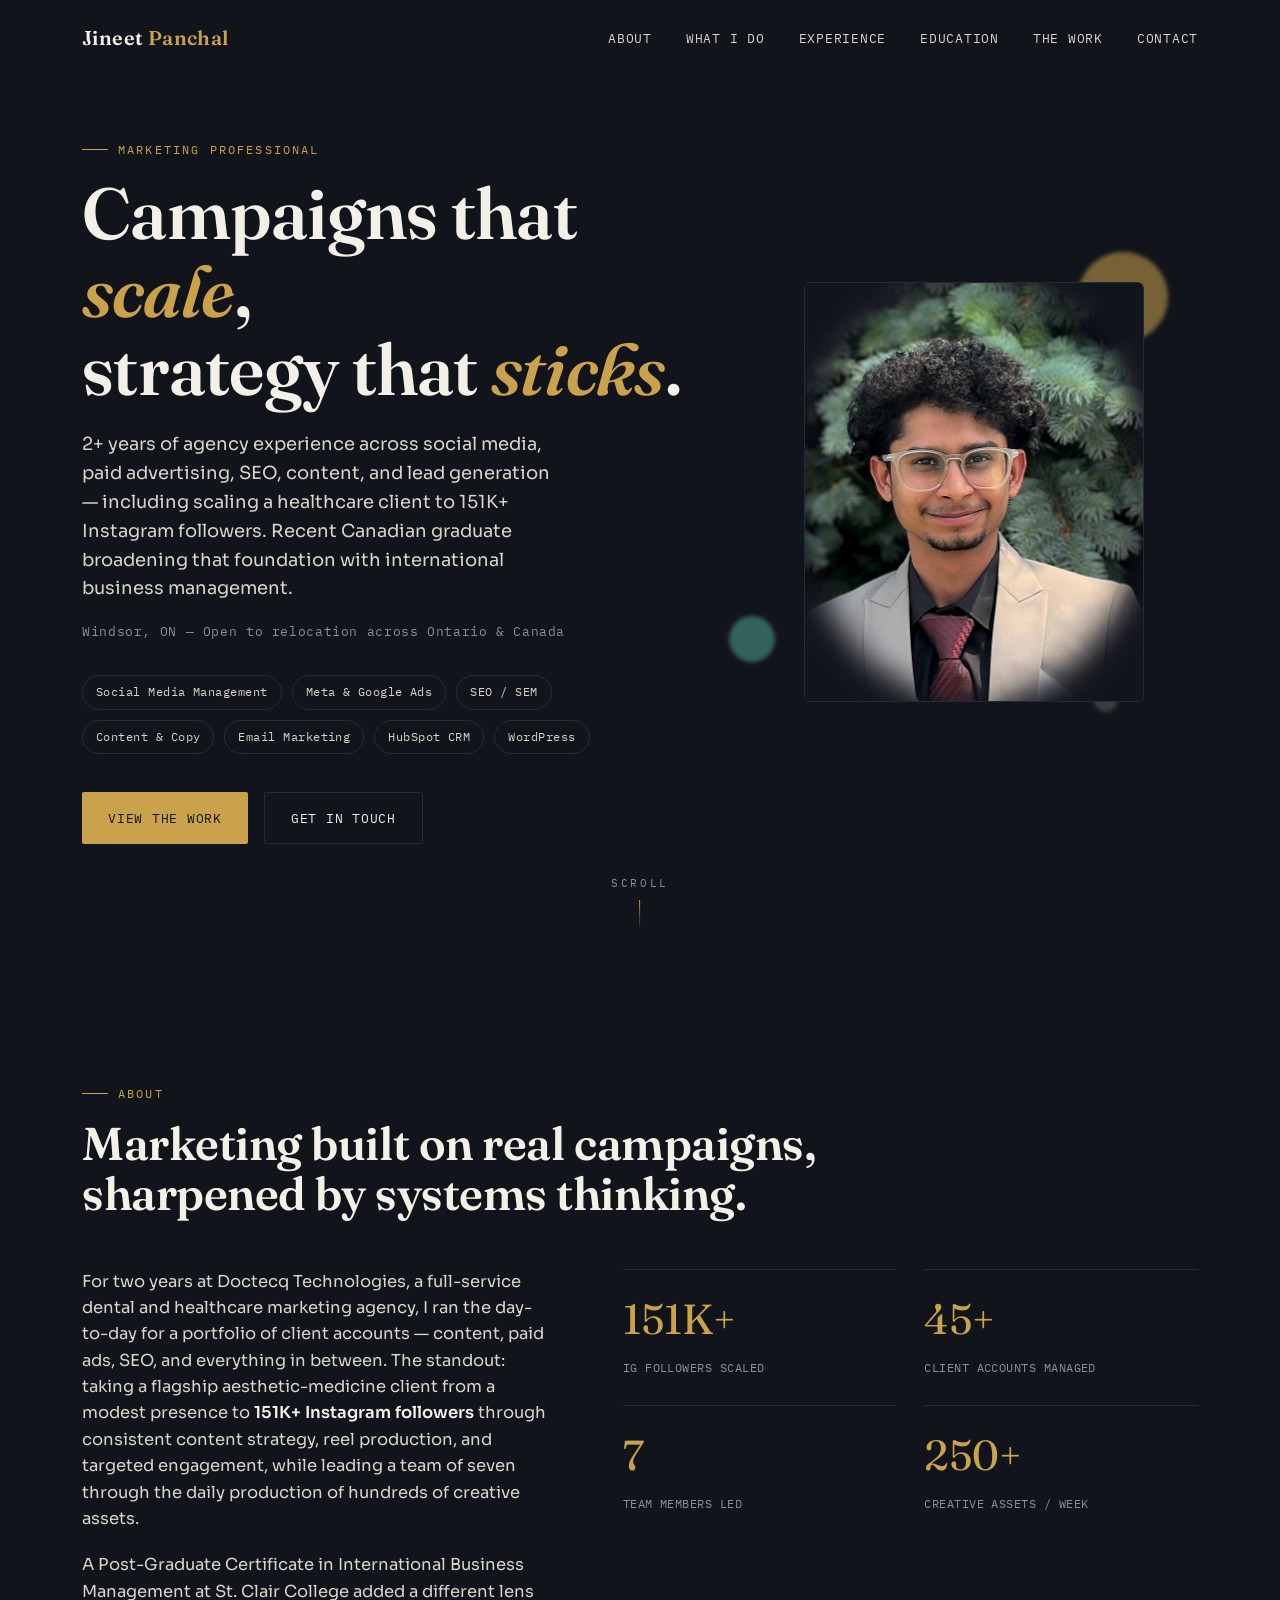
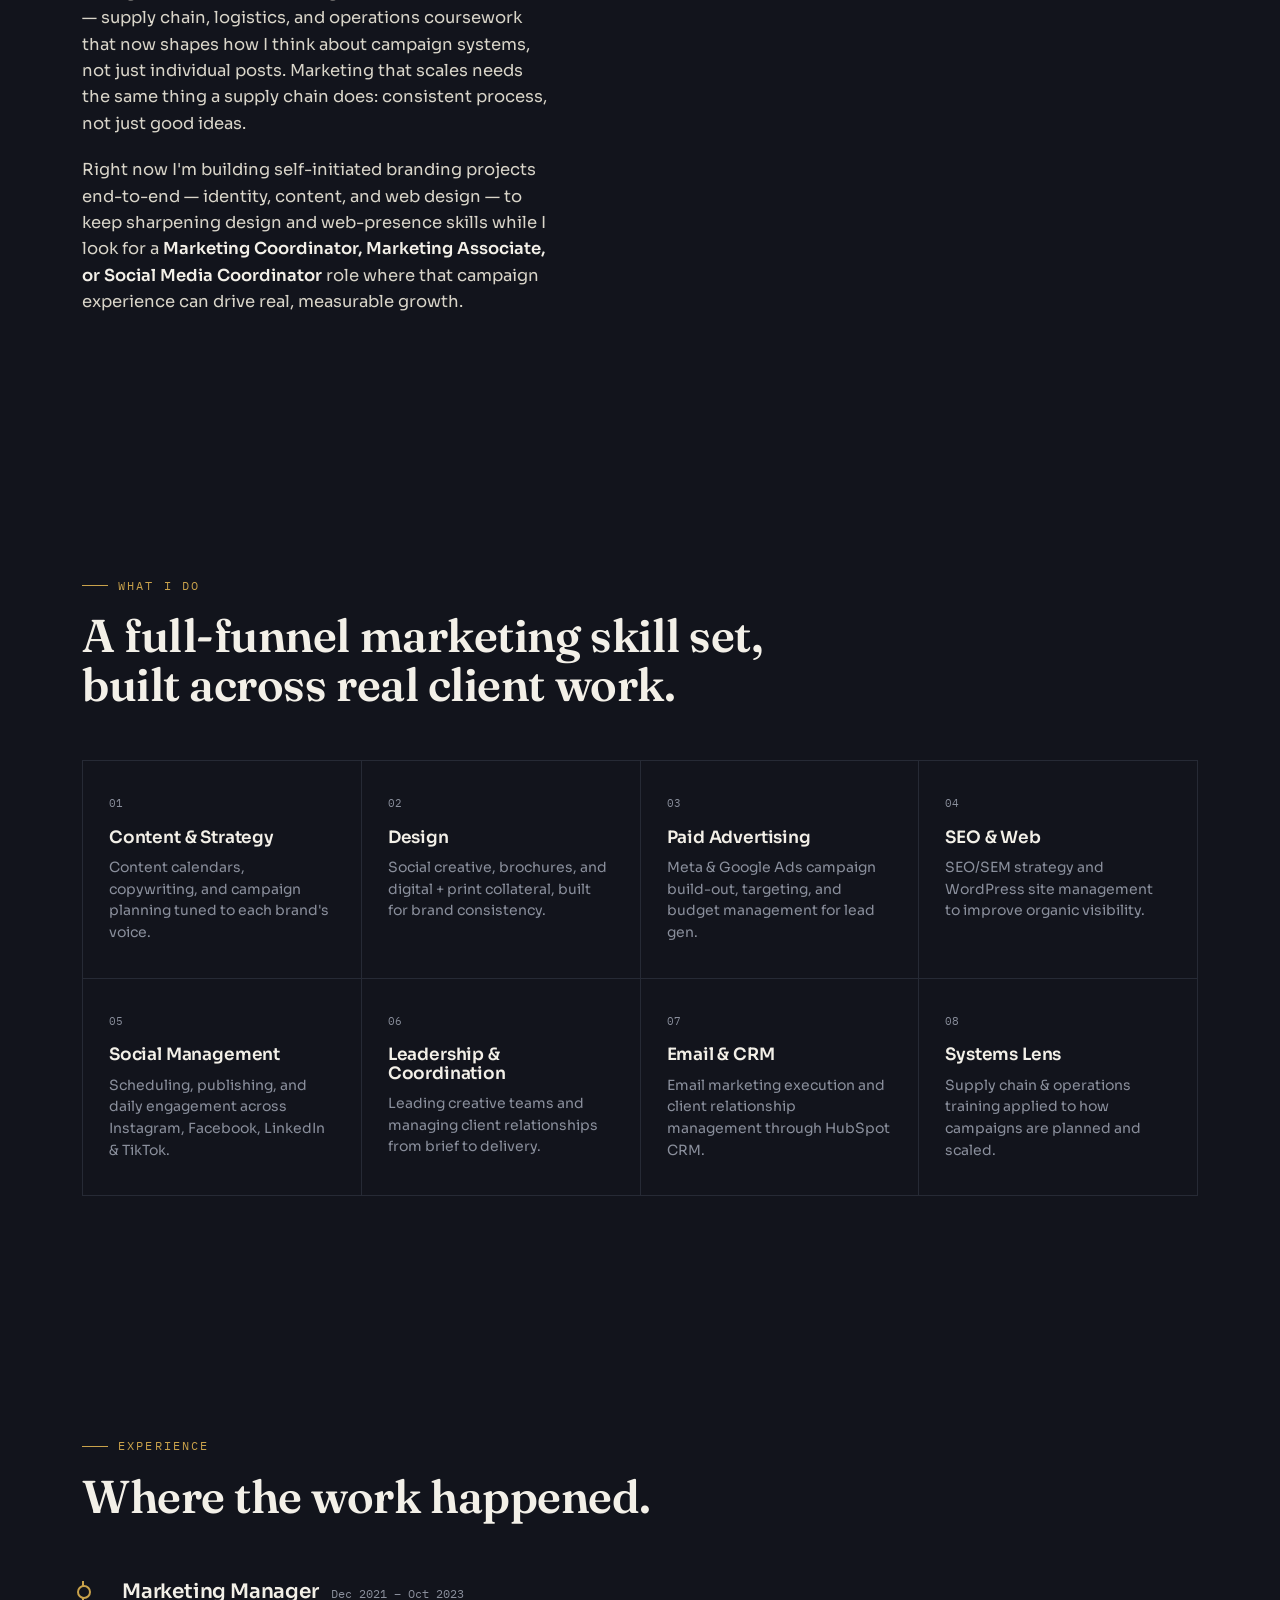
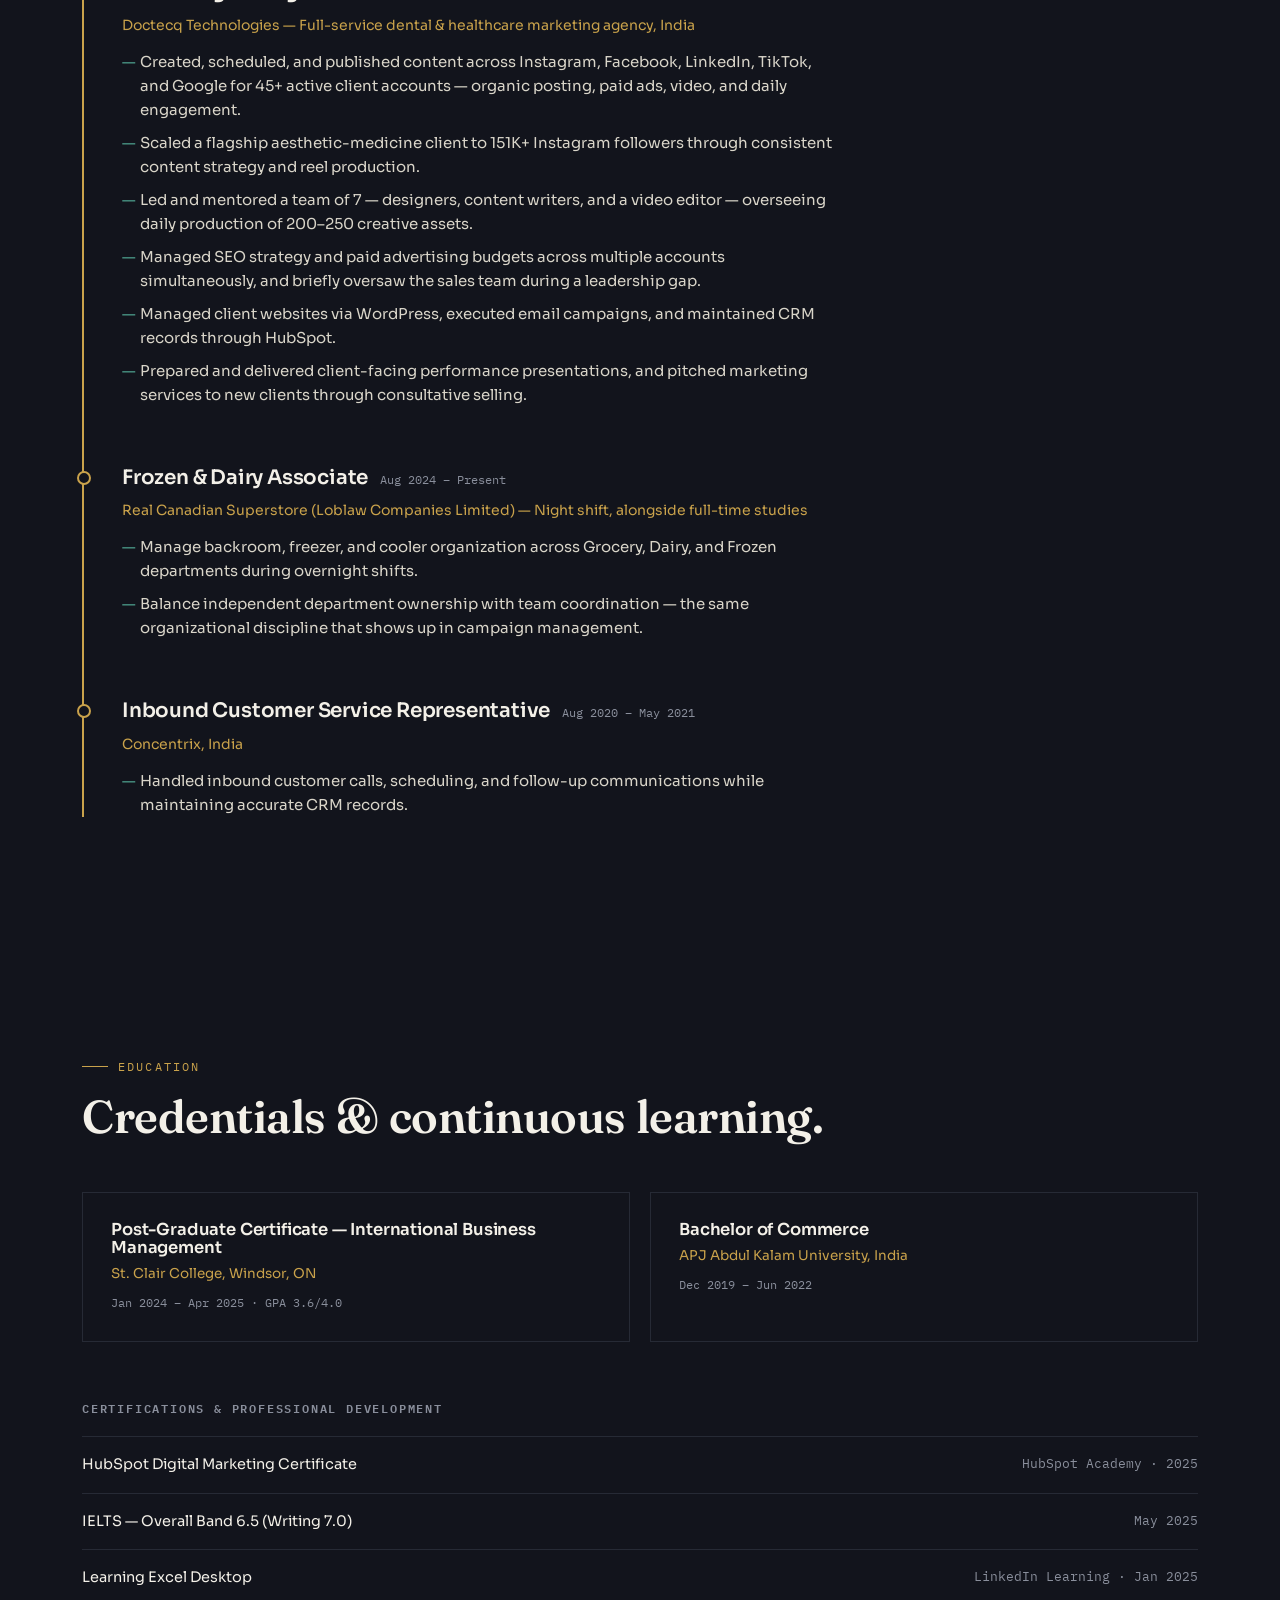
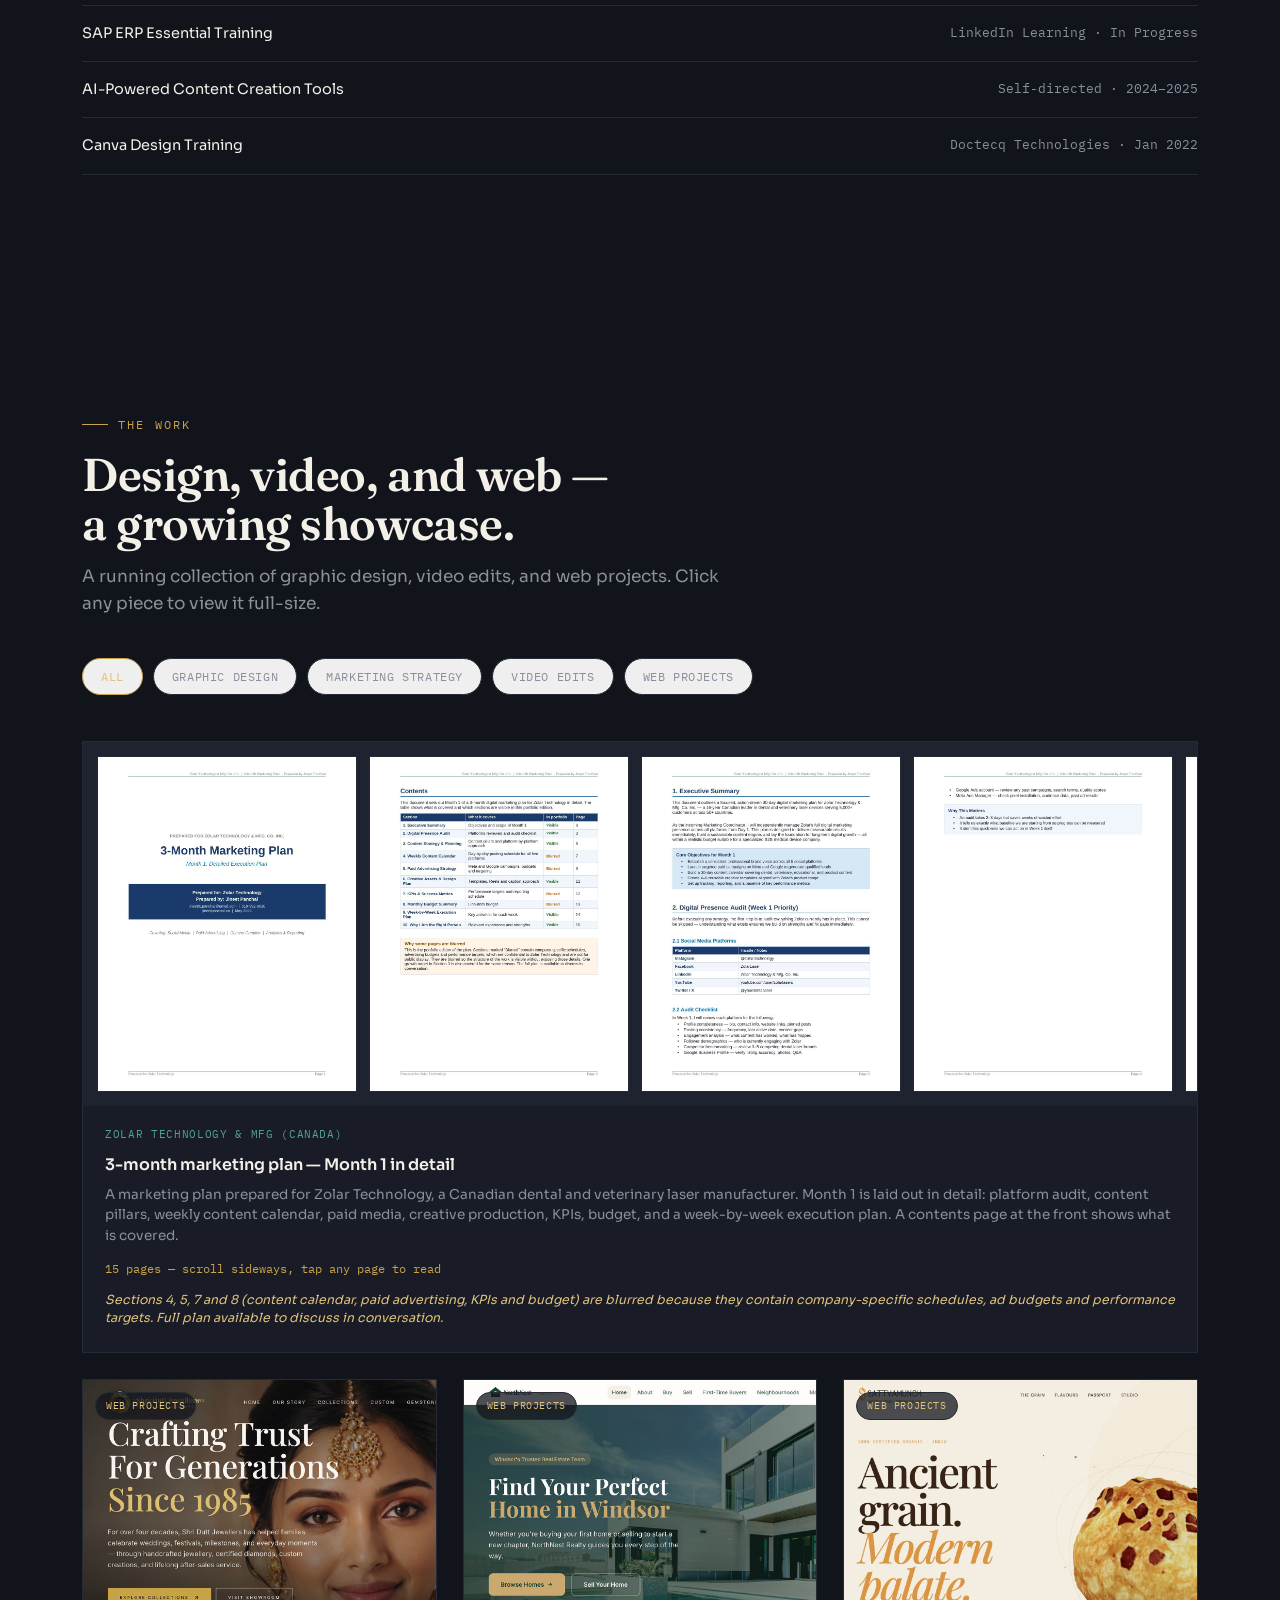
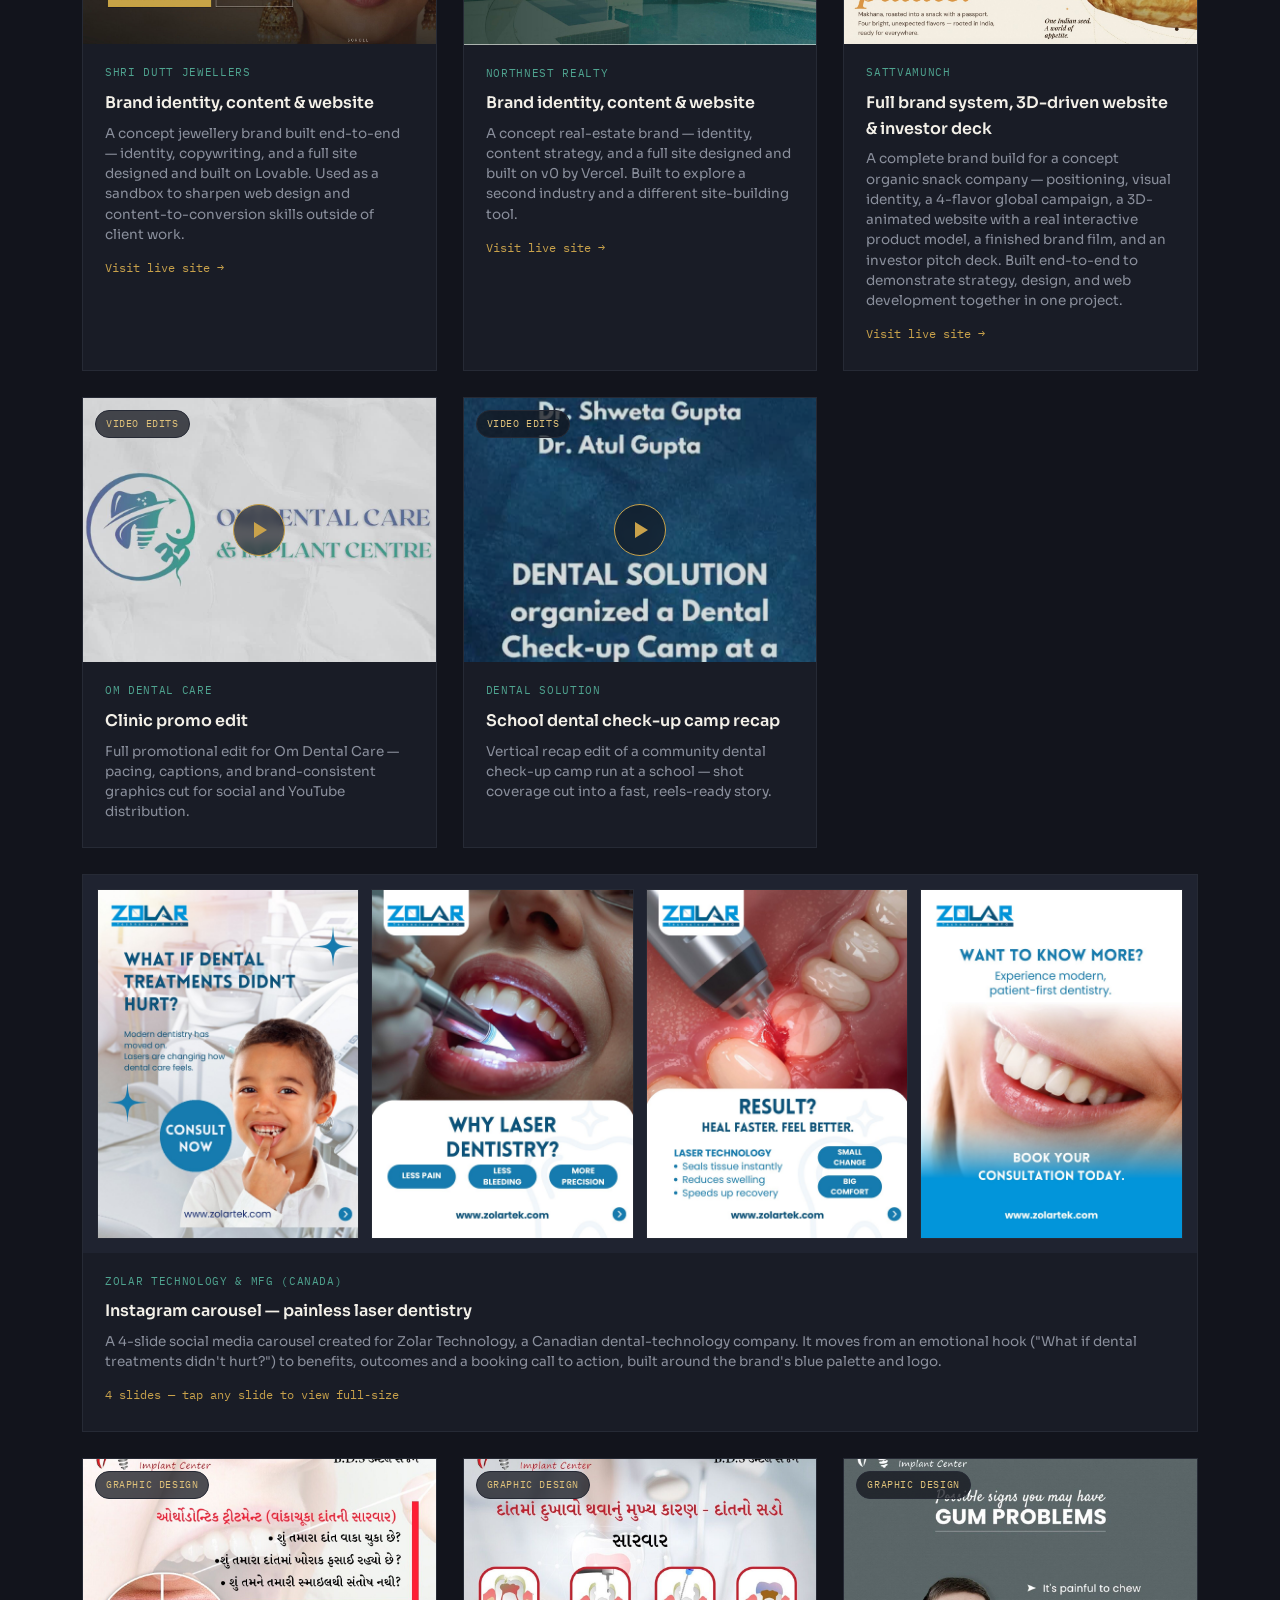
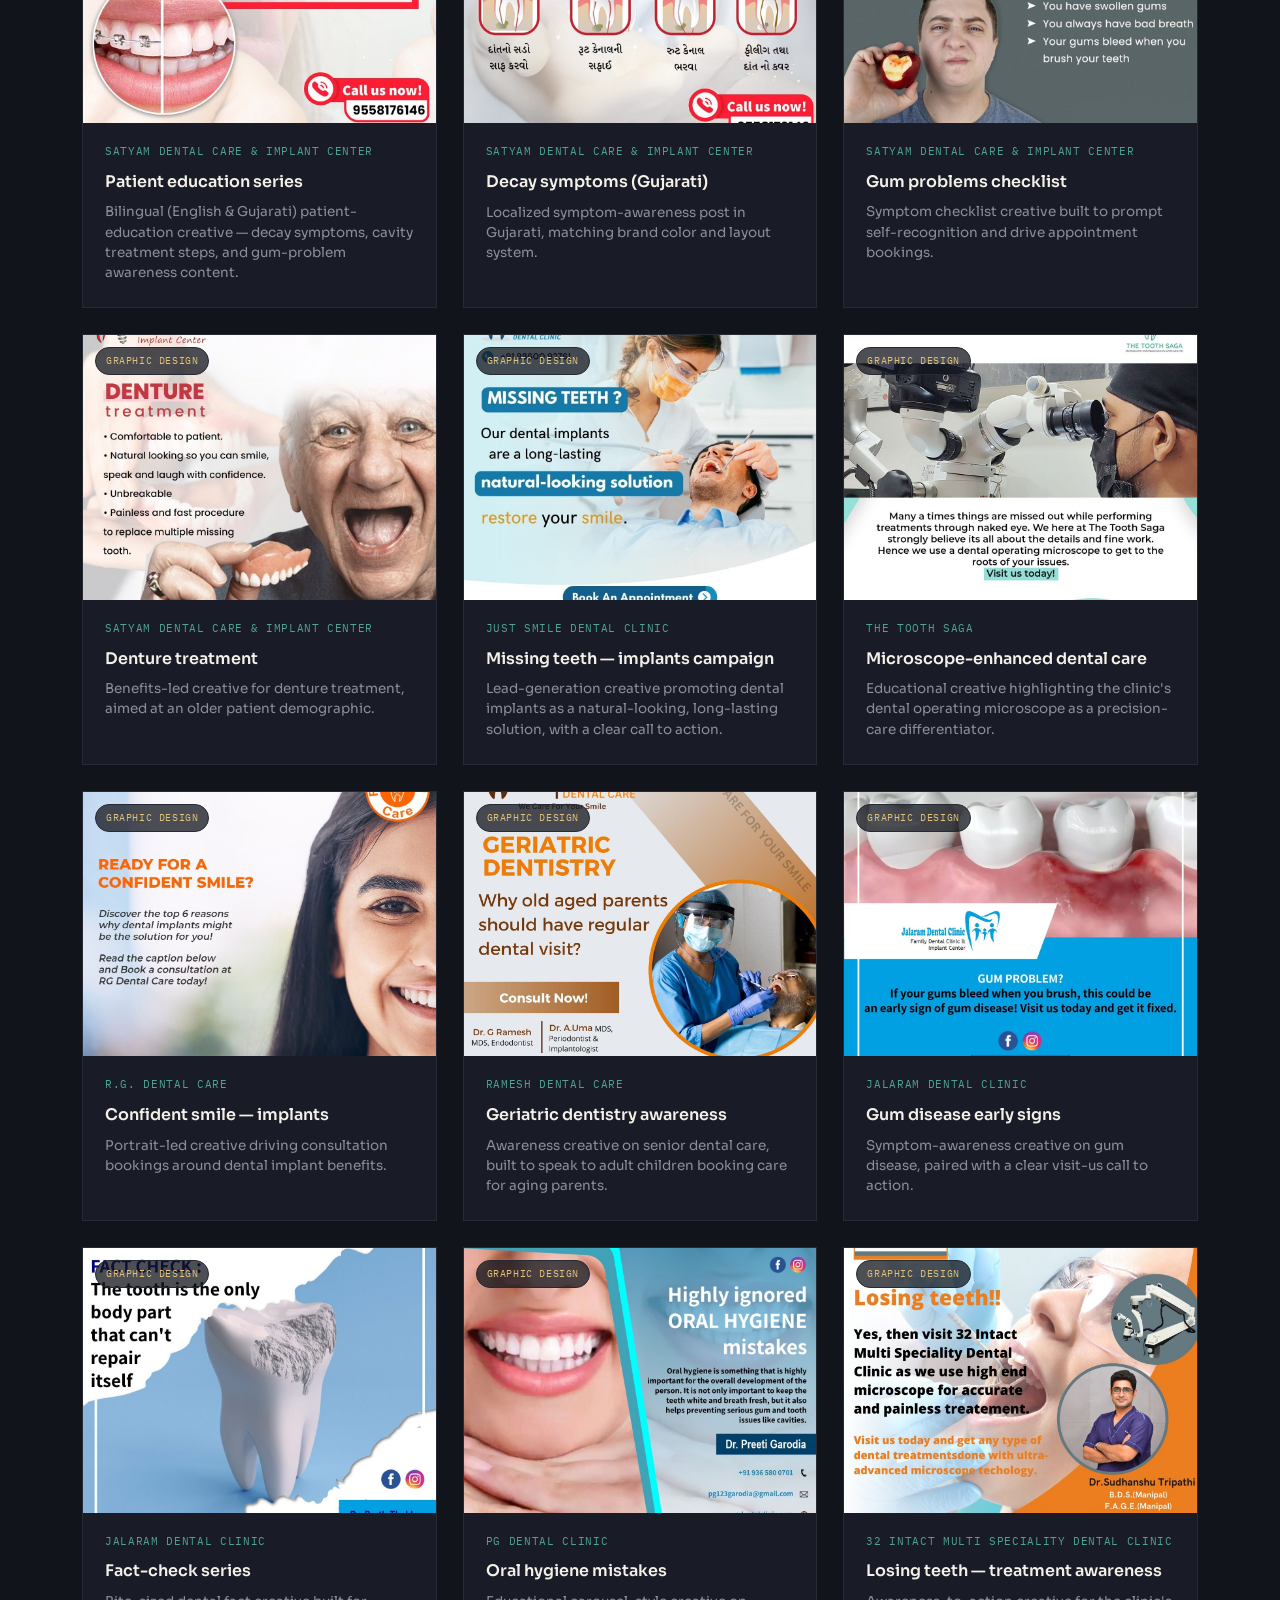
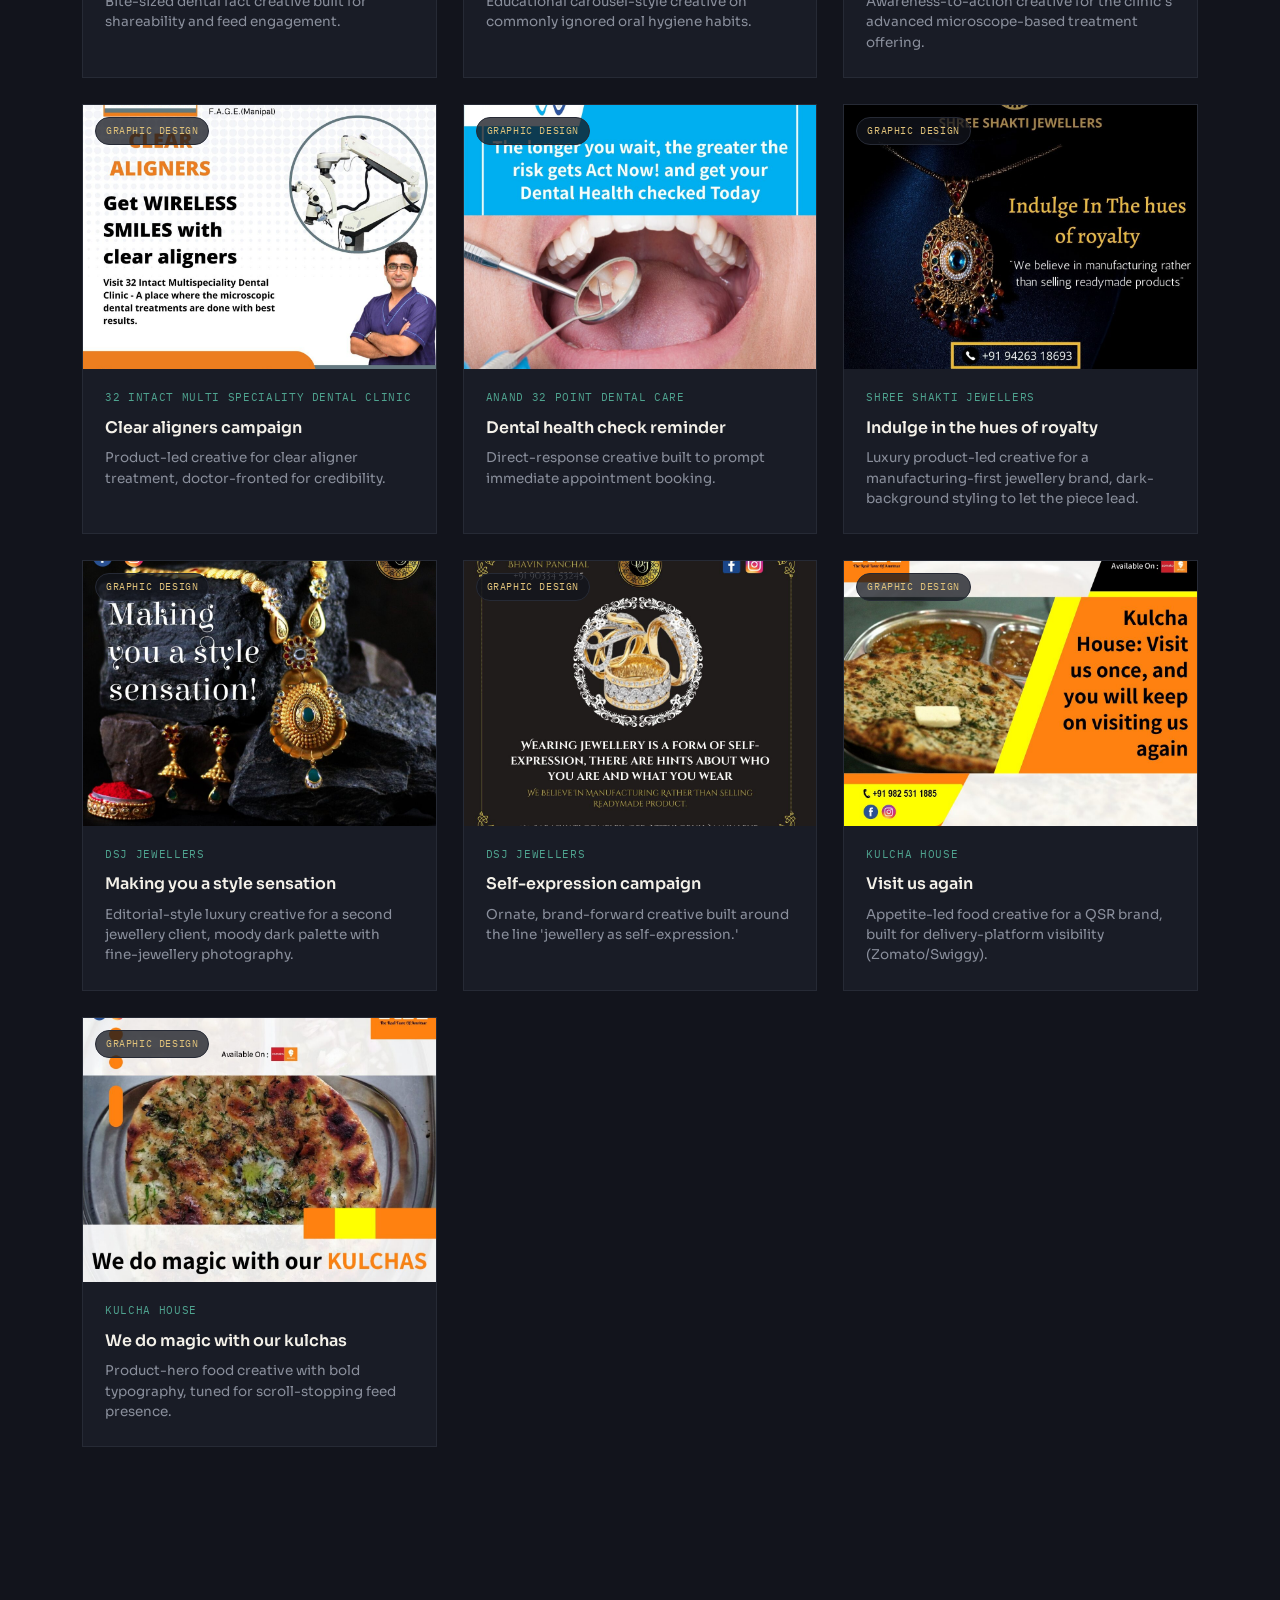
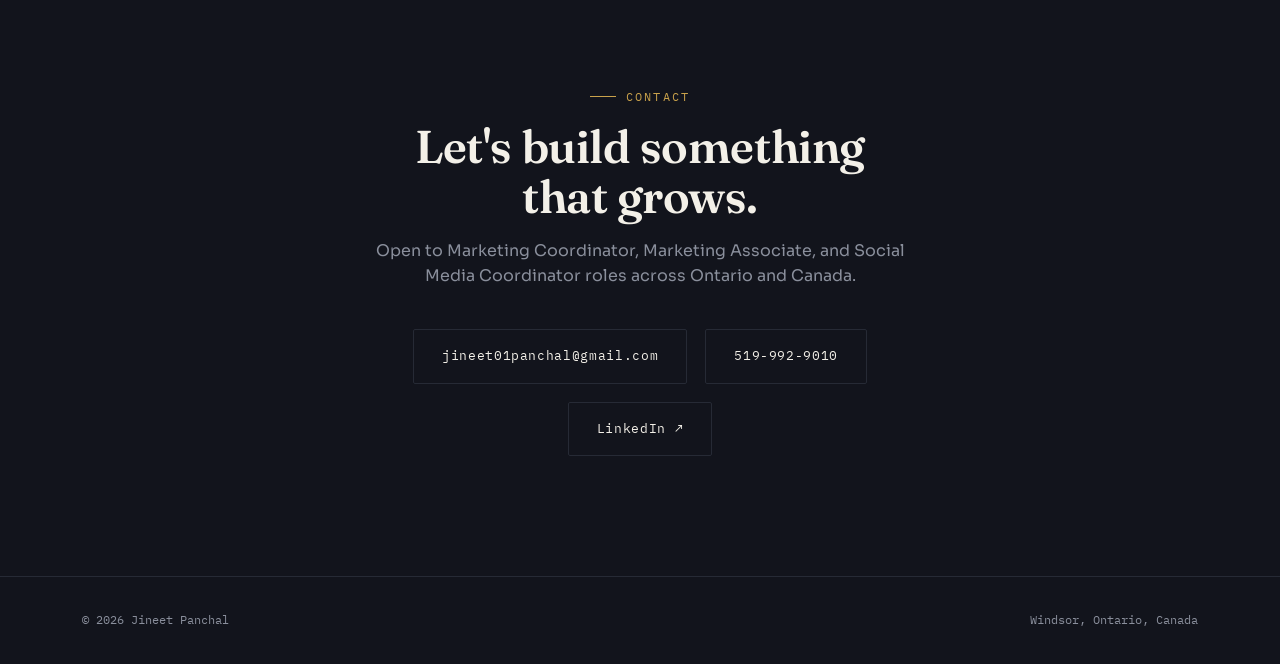
==== commit d768842e: "Add Zolar Marketing Plan" ====
--- a/index.html
+++ b/index.html
@@ -228,6 +228,7 @@
     <div class="work-filters reveal">
       <button class="filter-btn active" data-filter="All">All</button>
       <button class="filter-btn" data-filter="Graphic Design">Graphic Design</button>
+      <button class="filter-btn" data-filter="Marketing Strategy">Marketing Strategy</button>
       <button class="filter-btn" data-filter="Video Edits">Video Edits</button>
       <button class="filter-btn" data-filter="Web Projects">Web Projects</button>
     </div>
--- a/assets/css/style.css
+++ b/assets/css/style.css
@@ -302,8 +302,8 @@
 @keyframes cardIn{ to{ opacity: 1; transform: translateY(0); } }
 .work-card:hover{ border-color: var(--brass); box-shadow: 0 30px 60px -30px rgba(0,0,0,.6); }
 .work-thumb{ position: relative; aspect-ratio: 4/3; overflow: hidden; background: var(--ink-3); }
-.work-thumb img{ width: 100%; height: 100%; object-fit: cover; transition: transform .5s var(--ease); }
-.work-card:hover .work-thumb img{ transform: scale(1.06); }
+.work-thumb img, .work-thumb video{ width: 100%; height: 100%; object-fit: cover; transition: transform .5s var(--ease); }
+.work-card:hover .work-thumb img, .work-card:hover .work-thumb video{ transform: scale(1.06); }
 .work-thumb .play{
   position: absolute; inset: 0; display: flex; align-items: center; justify-content: center;
   background: rgba(18,20,28,.15);
@@ -354,3 +354,49 @@
 footer{ border-top: 1px solid var(--line); padding: 34px 0; }
 footer .container{ display: flex; justify-content: space-between; align-items: center; flex-wrap: wrap; gap: 12px; }
 footer p{ font-family: var(--font-mono); font-size: 11.5px; color: var(--slate); }
+
+/* ---------- CAROUSEL STRIP CARD ---------- */
+.work-card-wide{ grid-column: 1 / -1; cursor: default; }
+.work-thumb-strip{ aspect-ratio: auto; background: var(--ink-3); padding: 14px; }
+.work-strip{ display: grid; grid-template-columns: repeat(4,1fr); gap: 12px; }
+.work-strip img{
+  width: 100%; height: auto; aspect-ratio: 3/4; object-fit: cover; cursor: zoom-in;
+  border: 1px solid var(--line); transition: transform .4s var(--ease), border-color .3s;
+}
+.work-card-wide:hover .work-thumb-strip img{ transform: none; }
+.work-strip img:hover{ transform: translateY(-4px); border-color: var(--brass); }
+.work-slides-badge{
+  position: absolute; top: 26px; right: 26px; font-family: var(--font-mono); font-size: 10px; letter-spacing: .06em;
+  text-transform: uppercase; background: rgba(18,20,28,.75); color: var(--paper); padding: 5px 10px; border-radius: 30px; border: 1px solid var(--line);
+}
+.work-note{ font-size: 12.5px; color: var(--brass-light); margin-top: 10px; font-style: italic; line-height: 1.5; }
+@media (max-width: 600px){
+  .work-thumb-strip{ padding: 10px; overflow-x: auto; -webkit-overflow-scrolling: touch; }
+  .work-strip{ display: flex; gap: 10px; scroll-snap-type: x mandatory; }
+  .work-strip img{ width: 72%; flex: 0 0 72%; scroll-snap-align: start; }
+  .work-slides-badge{ display: none; }
+}
+
+/* ---------- LIGHTBOX CAROUSEL ---------- */
+.lb-media.lb-carousel{ position: relative; max-height: 74vh; }
+.lb-media.lb-carousel img.lb-slide{ width: auto; max-width: 100%; max-height: 74vh; margin: 0 auto; display: block; }
+.lb-arrow{
+  position: absolute; top: 50%; transform: translateY(-50%); width: 44px; height: 44px; border-radius: 50%;
+  background: rgba(18,20,28,.7); border: 1px solid var(--line); color: var(--paper); font-size: 26px; line-height: 1;
+  display: flex; align-items: center; justify-content: center; transition: border-color .3s;
+}
+.lb-arrow:hover{ border-color: var(--brass); }
+.lb-prev{ left: 12px; } .lb-next{ right: 12px; }
+.lb-count{
+  position: absolute; top: 12px; left: 12px; font-family: var(--font-mono); font-size: 11px;
+  background: rgba(18,20,28,.75); color: var(--paper); padding: 4px 10px; border-radius: 30px; border: 1px solid var(--line);
+}
+.lb-dots{ position: absolute; bottom: 12px; left: 0; right: 0; display: flex; justify-content: center; gap: 8px; }
+.lb-dot{ width: 8px; height: 8px; border-radius: 50%; background: rgba(243,240,232,.35); border: 0; padding: 0; }
+.lb-dot.active{ background: var(--brass); }
+
+/* ---------- DOCUMENT STRIP (portrait pages, scrolls sideways) ---------- */
+.work-thumb-doc{ overflow-x: auto; -webkit-overflow-scrolling: touch; scrollbar-color: var(--brass) var(--ink-2); }
+.work-thumb-doc .work-strip{ display: flex; gap: 12px; width: max-content; }
+.work-thumb-doc .work-strip img{ width: 260px; flex: 0 0 260px; aspect-ratio: 8.5/11; object-fit: contain; background: #fff; }
+@media (max-width: 600px){ .work-thumb-doc .work-strip img{ width: 72vw; flex: 0 0 72vw; } }
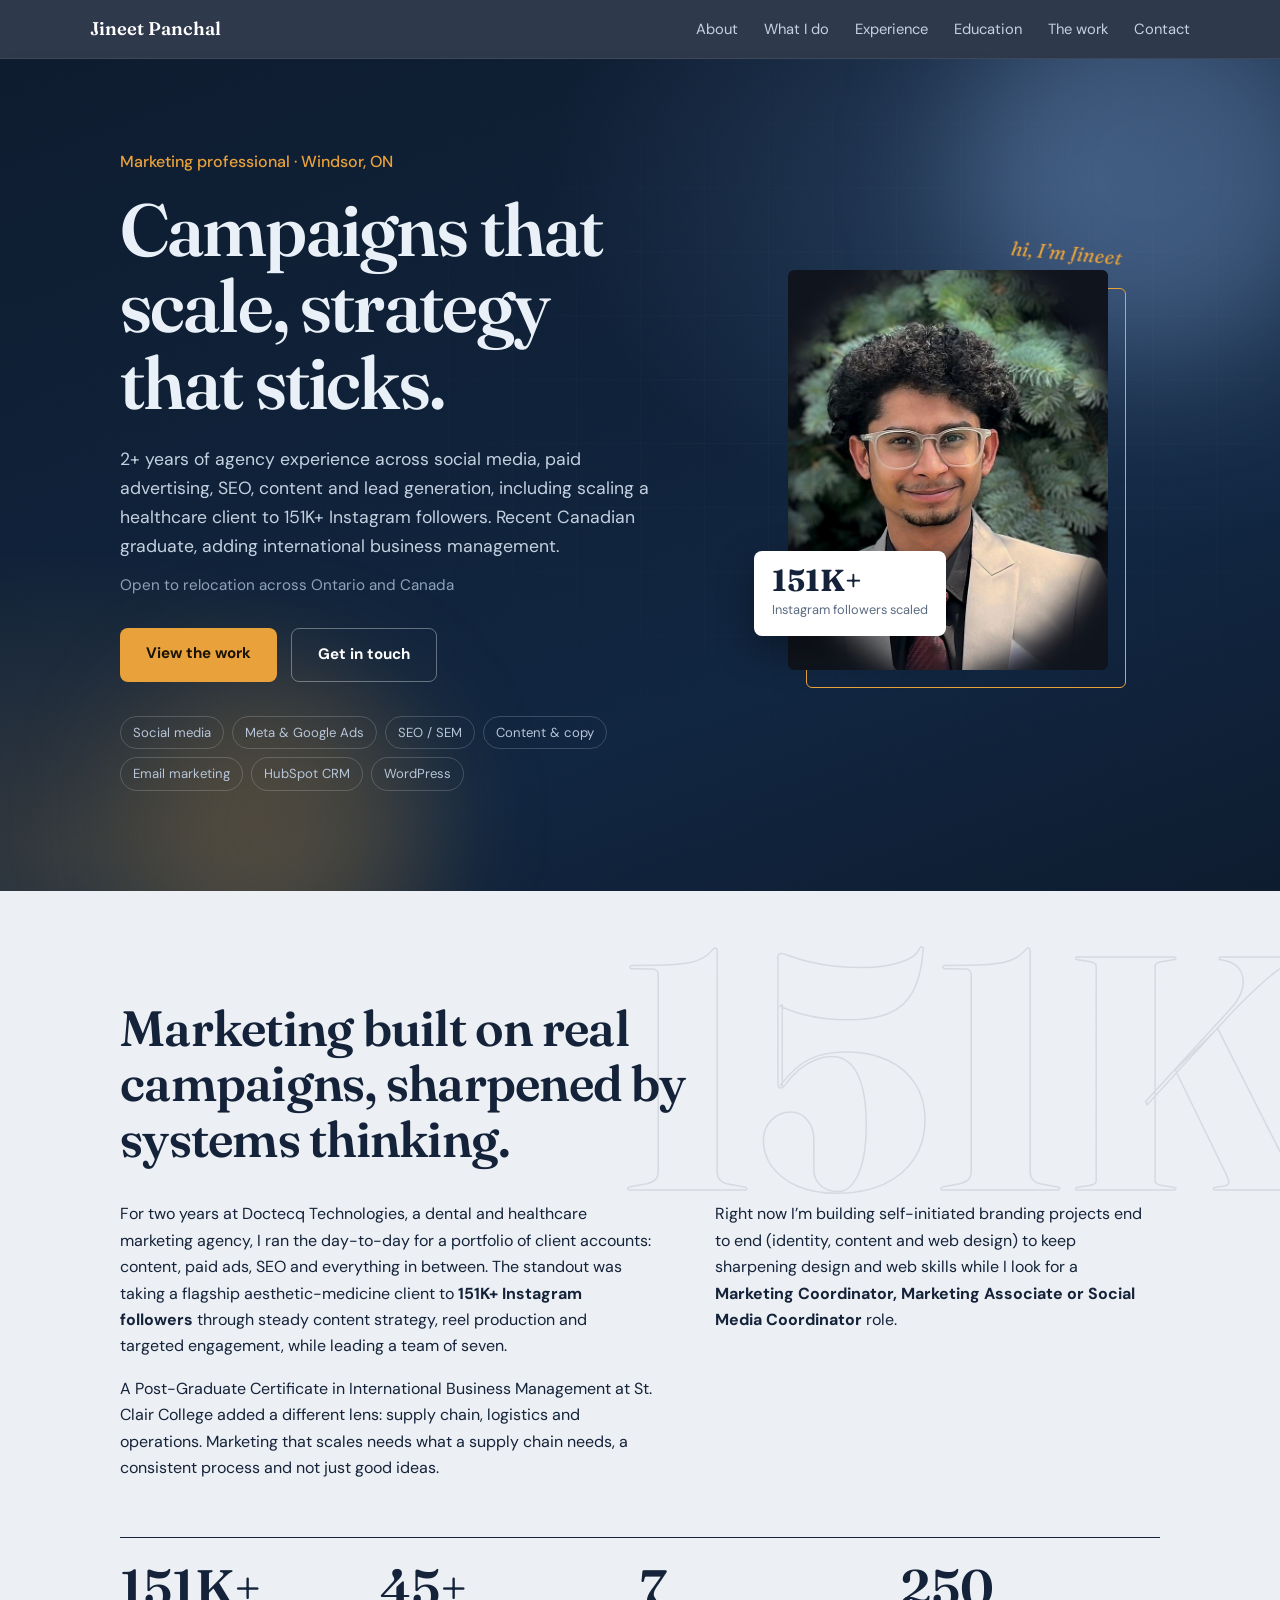
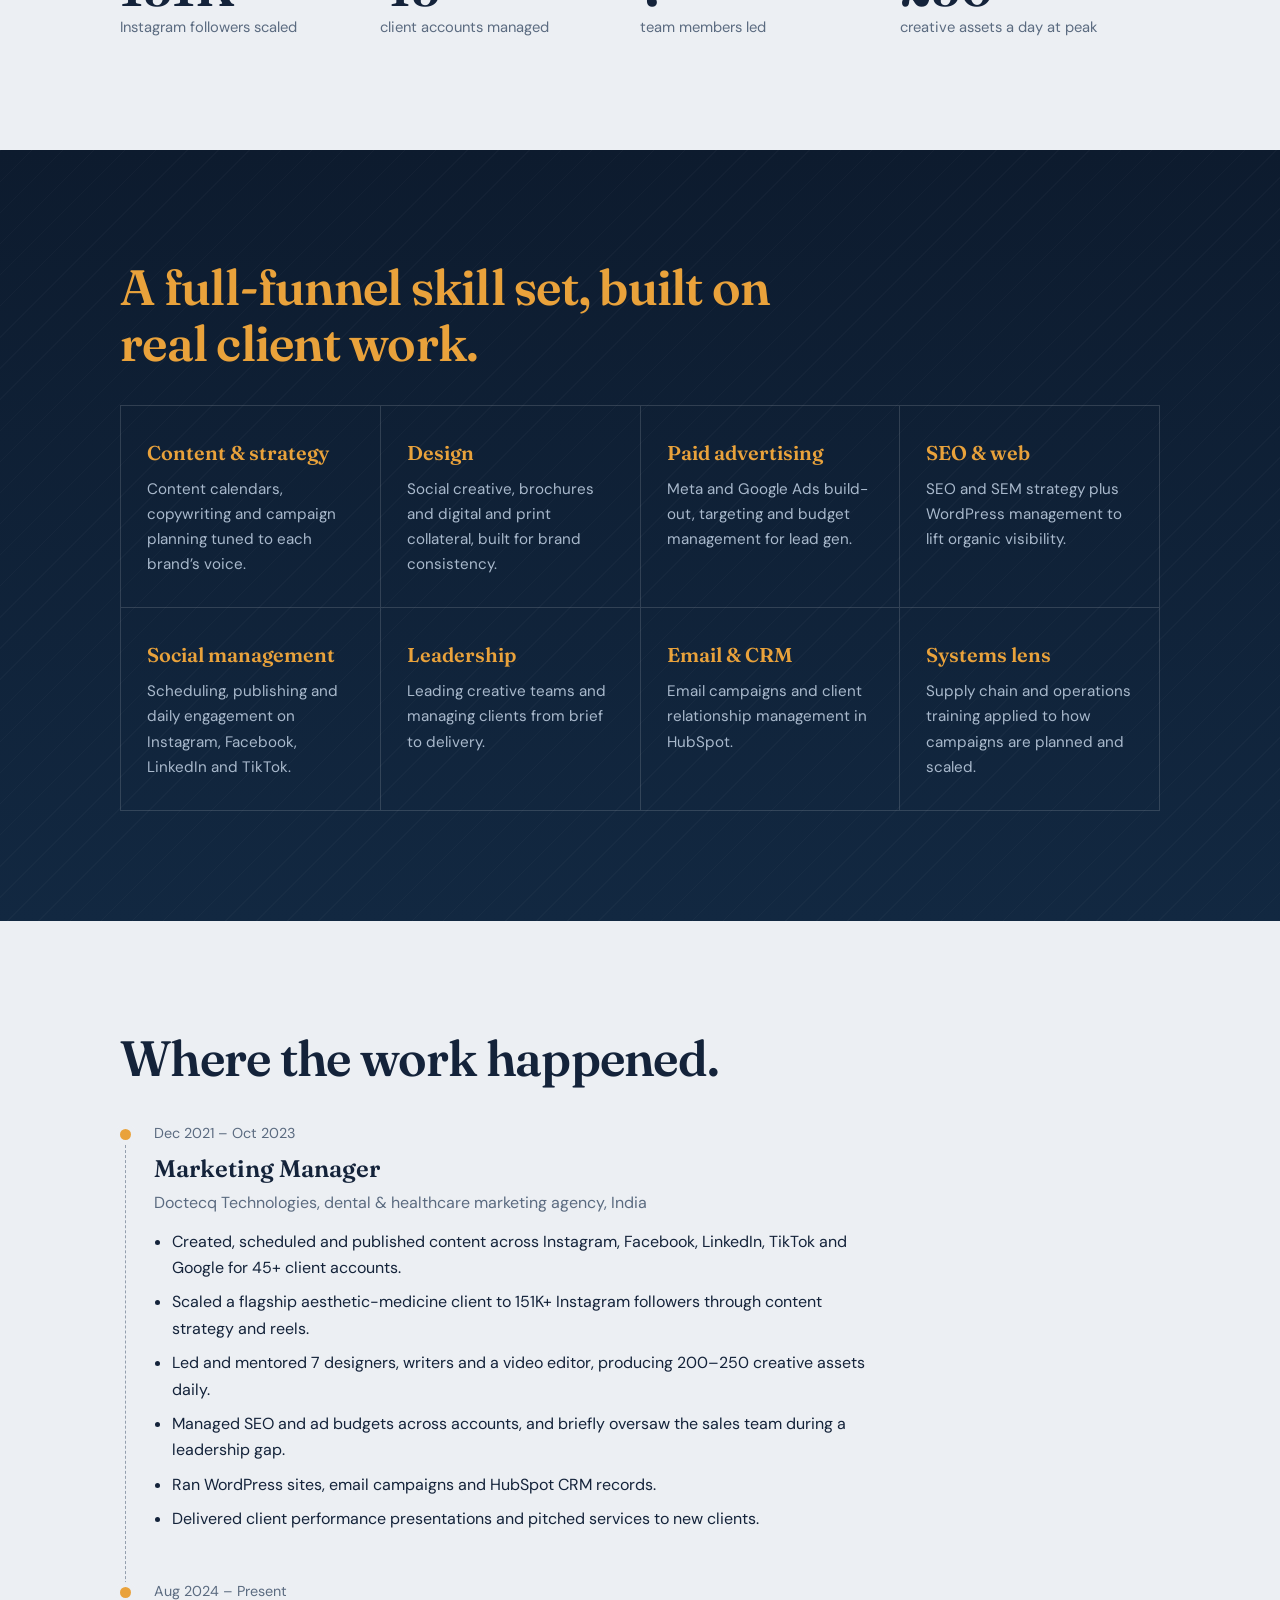
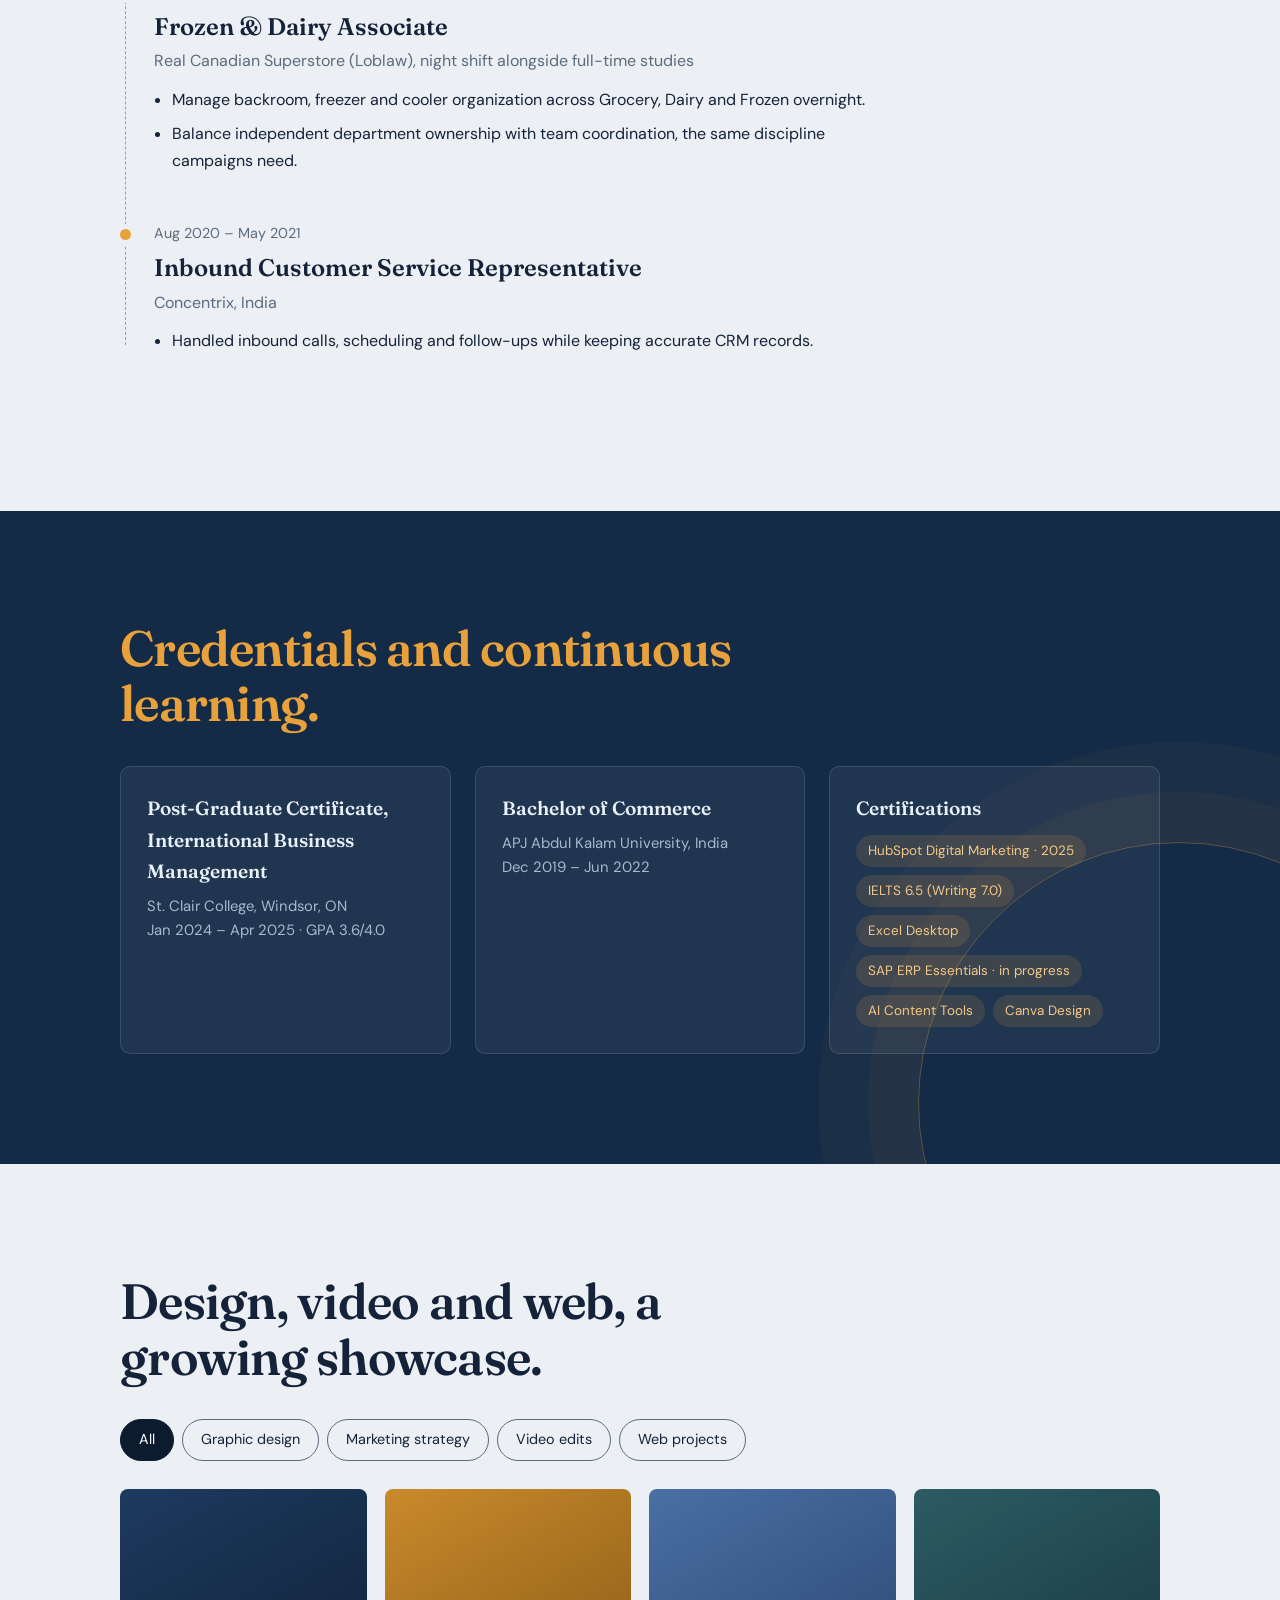
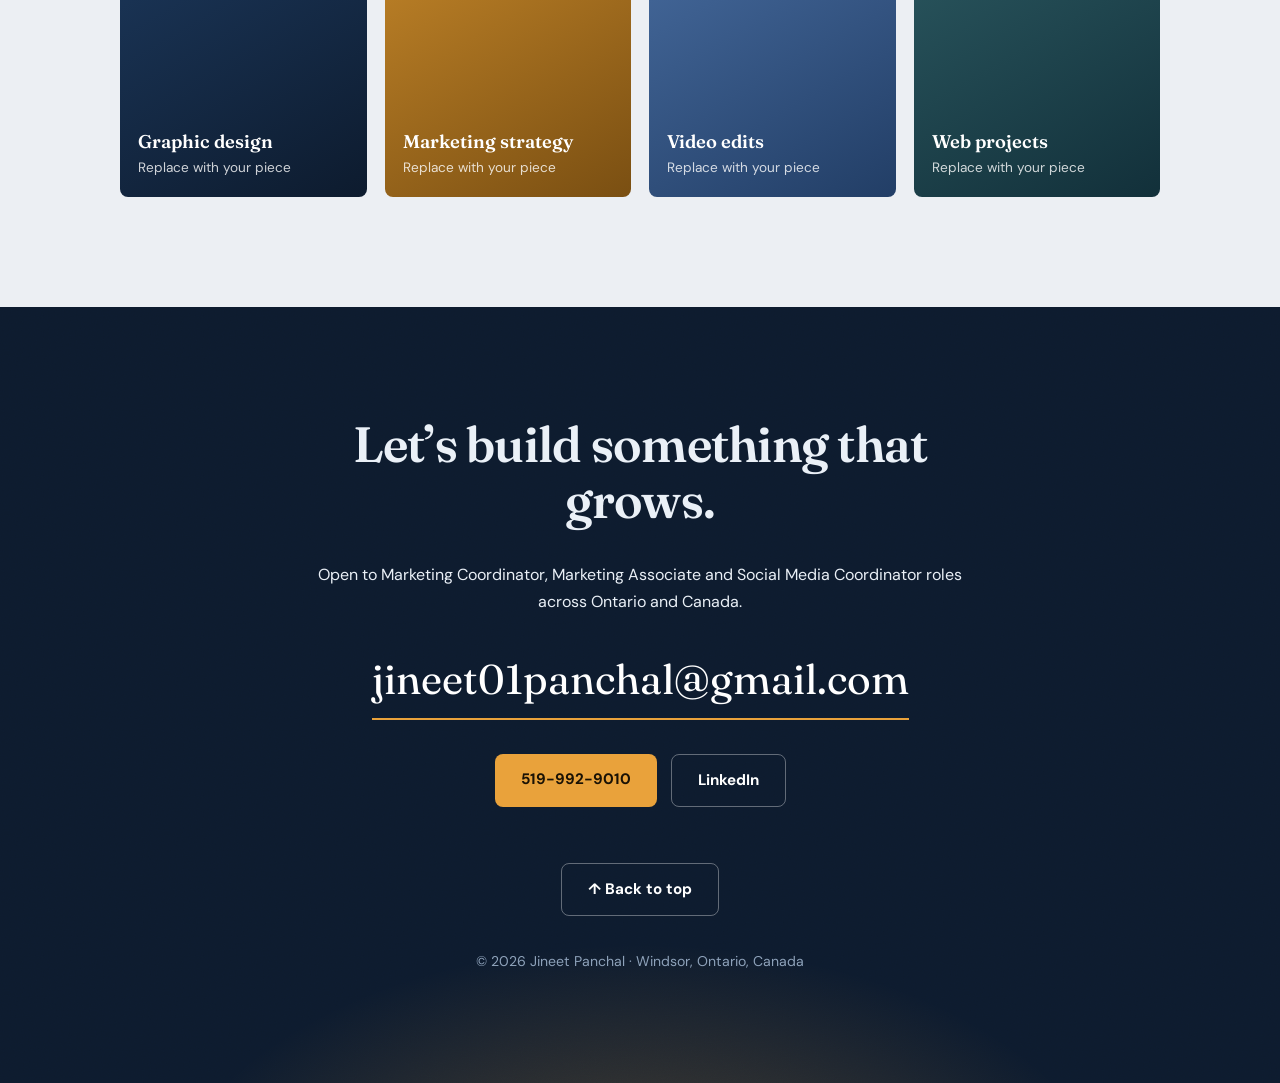
==== commit 3ed247e9: "Add files via upload" ====
--- a/index.html
+++ b/index.html
@@ -1,279 +1,264 @@
 <!DOCTYPE html>
 <html lang="en">
 <head>
-<meta charset="UTF-8">
-<meta name="viewport" content="width=device-width, initial-scale=1.0">
+<meta charset="utf-8">
+<meta name="viewport" content="width=device-width, initial-scale=1, viewport-fit=cover">
 <title>Jineet Panchal — Marketing Professional</title>
-<meta name="description" content="Marketing professional with 2+ years of agency experience across social media, paid advertising, SEO, content, and lead generation — including scaling a healthcare client to 151K+ Instagram followers.">
-<link rel="preconnect" href="https://fonts.googleapis.com">
-<link rel="preconnect" href="https://fonts.gstatic.com" crossorigin>
-<link href="https://fonts.googleapis.com/css2?family=Fraunces:ital,wght@0,500;0,600;0,700;1,500;1,600&family=Sora:wght@400;500;600;700&family=IBM+Plex+Mono:wght@400;500&display=swap" rel="stylesheet">
-<link rel="stylesheet" href="assets/css/style.css">
+<link rel="icon" type="image/svg+xml" href="data:image/svg+xml,%3Csvg xmlns='http://www.w3.org/2000/svg' viewBox='0 0 64 64'%3E%3Crect width='64' height='64' rx='14' fill='%230D1B2E'/%3E%3Ctext x='32' y='43' font-family='Georgia,serif' font-size='30' font-weight='700' text-anchor='middle' fill='%23E9A23B'%3EJP%3C/text%3E%3C/svg%3E">
+<link rel="stylesheet" href="https://fonts.googleapis.com/css2?family=Fraunces:opsz,wght@9..144,400;9..144,600;9..144,700&family=DM+Sans:wght@400;500;700&display=swap">
+<style>
+:root{--ink:#0D1B2E;--deep:#142B47;--mist:#ECEFF3;--card:#fff;--amber:#E9A23B;--blue:#6F93C4;--text:#14233A;--muted:#5B6B80;
+ --serif:'Fraunces',Georgia,serif;--sans:'DM Sans',system-ui,sans-serif;color-scheme:light;box-sizing:border-box;
+ padding-top:env(safe-area-inset-top,0px);padding-bottom:env(safe-area-inset-bottom,0px)}
+@media(prefers-color-scheme:dark){:root:not([data-theme="light"]){--mist:#0A1422;--card:#122238;--text:#E8EDF4;--muted:#9AABC0}}
+*{box-sizing:border-box;margin:0}
+html{scroll-behavior:smooth;scroll-padding-top:64px}
+body{font-family:var(--sans);background:var(--mist);color:var(--text);line-height:1.65;overflow-x:hidden}
+a{color:inherit}
+section{position:relative;padding:110px 7vw;overflow:hidden}
+.wrap{max-width:1040px;margin:0 auto;position:relative;z-index:2}
+h2{font-family:var(--serif);font-weight:600;font-size:clamp(2rem,4.4vw,3.1rem);line-height:1.12;letter-spacing:-.015em;max-width:20ch;margin-bottom:34px}
+p{max-width:62ch}
+.note{font-family:'Fraunces',Georgia,serif;font-style:italic;color:var(--amber)}
+.dark{background:var(--ink);color:#EAF0F7}
+.dark .muted{color:#9FB1C6}
+.grain::after{content:"";position:absolute;inset:0;pointer-events:none;opacity:.09;mix-blend-mode:overlay;
+ background-image:url("data:image/svg+xml,%3Csvg xmlns='http://www.w3.org/2000/svg' width='160' height='160'%3E%3Cfilter id='n'%3E%3CfeTurbulence type='fractalNoise' baseFrequency='.85' numOctaves='2'/%3E%3C/filter%3E%3Crect width='160' height='160' filter='url(%23n)'/%3E%3C/svg%3E")}
+/* nav */
+nav{position:sticky;top:0;z-index:50;display:flex;justify-content:space-between;align-items:center;padding:calc(14px + env(safe-area-inset-top,0px)) 7vw 14px;background:rgba(13,27,46,.85);backdrop-filter:blur(10px);color:#fff;border-bottom:1px solid rgba(255,255,255,.08)}
+nav b{font-family:var(--serif);font-size:1.15rem;font-weight:600}
+nav ul{display:flex;gap:26px;list-style:none;padding:0}
+nav a{text-decoration:none;font-size:.92rem;color:#C5D1E0;transition:color .2s}nav a:hover{color:var(--amber)}
+@media(max-width:720px){nav ul{display:none}}
+/* hero */
+#hero{padding-top:90px;padding-bottom:100px;min-height:90vh;display:flex;align-items:center;
+ background:radial-gradient(900px 600px at 85% 15%,rgba(111,147,196,.28),transparent 60%),radial-gradient(700px 500px at 5% 95%,rgba(233,162,59,.16),transparent 60%),linear-gradient(160deg,#0D1B2E,#10253F 70%,#0D1B2E)}
+.gridlines{position:absolute;inset:0;z-index:1;opacity:.5;background:linear-gradient(rgba(255,255,255,.045) 1px,transparent 1px) 0 0/64px 64px,linear-gradient(90deg,rgba(255,255,255,.045) 1px,transparent 1px) 0 0/64px 64px;
+ -webkit-mask-image:radial-gradient(ellipse at 70% 40%,#000 10%,transparent 70%);mask-image:radial-gradient(ellipse at 70% 40%,#000 10%,transparent 70%)}
+.orb{position:absolute;border-radius:50%;z-index:1;will-change:transform;filter:blur(60px)}
+.o1{width:380px;height:380px;background:rgba(111,147,196,.35);top:-80px;right:-60px;animation:drift 16s ease-in-out infinite alternate}
+.o2{width:300px;height:300px;background:rgba(233,162,59,.22);bottom:-80px;left:10%;animation:drift 20s ease-in-out infinite alternate-reverse}
+@keyframes drift{to{transform:translate(40px,30px) scale(1.12)}}
+.hero-grid{display:grid;grid-template-columns:1.3fr 1fr;gap:64px;align-items:center}
+@media(max-width:820px){.hero-grid{grid-template-columns:1fr;gap:44px}}
+.role{color:var(--amber);font-weight:500;margin-bottom:16px}
+h1{font-family:var(--serif);font-weight:600;font-size:clamp(2.5rem,6vw,4.6rem);line-height:1.04;letter-spacing:-.025em;margin-bottom:24px}
+.lede{font-size:1.1rem;color:#C5D1E0;margin-bottom:12px}
+.where{color:#8EA2BA;font-size:.95rem}
+.btns{display:flex;gap:14px;flex-wrap:wrap;margin-top:30px}
+.btn{display:inline-block;padding:13px 26px;border-radius:8px;font-weight:700;text-decoration:none;font-size:.95rem;transition:transform .2s,background .2s}
+.btn.p{background:var(--amber);color:#1a1205}.btn.p:hover{transform:translateY(-2px);background:#F2B456}
+.btn.s{border:1.5px solid rgba(255,255,255,.35);color:#fff}.btn.s:hover{border-color:var(--amber);color:var(--amber)}
+.skills{display:flex;flex-wrap:wrap;gap:8px;margin-top:34px}
+.skills span{font-size:.82rem;padding:5px 12px;border:1px solid rgba(255,255,255,.18);border-radius:999px;color:#B7C5D8}
+.portrait{position:relative;justify-self:center;width:min(320px,80vw)}
+.portrait:before{content:"";position:absolute;inset:18px -18px -18px 18px;border:1.5px solid var(--amber);border-radius:6px}
+.ph{position:relative;aspect-ratio:4/5;border-radius:6px;overflow:hidden;background:linear-gradient(150deg,#27456C,#17304F);display:grid;place-items:center;font-family:var(--serif);font-size:5rem;color:rgba(255,255,255,.7)}
+.ph img{position:absolute;inset:0;width:100%;height:100%;object-fit:cover}
+.badge{position:absolute;left:-34px;bottom:34px;background:var(--card);color:var(--text);padding:14px 18px;border-radius:8px;box-shadow:0 14px 36px rgba(0,0,0,.35);z-index:3}
+.badge b{font-family:var(--serif);font-size:1.9rem;display:block;line-height:1}.badge small{color:var(--muted);font-size:.8rem}
+.badge-note{position:absolute;right:-14px;top:-34px;z-index:3;font-size:1.25rem;transform:rotate(5deg);display:flex;align-items:flex-end;gap:6px}
+@media(max-width:560px){.badge{left:-8px}.badge-note{display:none}}
+.in{opacity:0;transform:translateY(18px);animation:up .8s cubic-bezier(.2,.7,.2,1) forwards}
+@keyframes up{to{opacity:1;transform:none}}
+/* about */
+#about{background:var(--mist)}
+#about .ghost{position:absolute;right:-2vw;top:30px;font-family:var(--serif);font-weight:700;font-size:clamp(9rem,26vw,22rem);line-height:.9;color:transparent;-webkit-text-stroke:1.5px rgba(20,35,58,.1);z-index:1;user-select:none}
+@media(prefers-color-scheme:dark){:root:not([data-theme="light"]) #about .ghost{-webkit-text-stroke-color:rgba(255,255,255,.08)}}
+#about p+p{margin-top:16px}
+.cols{display:grid;grid-template-columns:1.2fr 1fr;gap:60px}
+@media(max-width:820px){.cols{grid-template-columns:1fr;gap:30px}}
+.stats{display:grid;grid-template-columns:repeat(auto-fit,minmax(170px,1fr));gap:0;margin-top:56px;border-top:1.5px solid var(--text)}
+.stat{padding:24px 20px 0 0}
+.stat b{font-family:var(--serif);font-size:3.2rem;font-weight:600;display:block;line-height:1}
+.stat span{color:var(--muted);font-size:.92rem}
+/* do */
+#do{background:linear-gradient(180deg,#0D1B2E,#122841);color:#EAF0F7}
+#do:before{content:"";position:absolute;inset:0;background:repeating-linear-gradient(135deg,rgba(255,255,255,.025) 0 1px,transparent 1px 22px)}
+.cells{display:grid;grid-template-columns:repeat(auto-fit,minmax(230px,1fr));border-top:1px solid rgba(255,255,255,.14);border-left:1px solid rgba(255,255,255,.14)}
+.cell{padding:30px 26px;border-right:1px solid rgba(255,255,255,.14);border-bottom:1px solid rgba(255,255,255,.14);position:relative;transition:background .3s}
+.cell:after{content:"";position:absolute;left:26px;top:0;height:2px;width:0;background:var(--amber);transition:width .35s}
+.cell:hover{background:rgba(255,255,255,.04)}.cell:hover:after{width:44px}
+.cell h3{font-family:var(--serif);font-weight:600;font-size:1.25rem;margin-bottom:8px}
+.cell p{color:#A9B9CC;font-size:.95rem}
+#do h2,#do .cell h3,#education h2{color:var(--amber)}
+/* experience */
+.route{position:relative;max-width:800px;padding-left:34px}
+.route:before{content:"";position:absolute;left:5px;top:10px;bottom:10px;border-left:1.5px dashed var(--muted);opacity:.6}
+.stop{position:relative;margin-bottom:46px}
+.stop:before{content:"";position:absolute;left:-34px;top:9px;width:11px;height:11px;border-radius:50%;background:var(--amber);box-shadow:0 0 0 5px var(--mist)}
+.when{color:var(--muted);font-size:.9rem}
+.stop h3{font-family:var(--serif);font-size:1.5rem;font-weight:600;margin:2px 0}
+.org{color:var(--muted);margin-bottom:12px}
+.stop ul{padding-left:18px}.stop li{margin-bottom:8px;max-width:64ch}
+/* education */
+#education{background:var(--deep);color:#EAF0F7}
+#education:before{content:"";position:absolute;width:520px;height:520px;right:-160px;bottom:-200px;border-radius:50%;border:1.5px solid rgba(233,162,59,.35);box-shadow:0 0 0 50px rgba(233,162,59,.04),0 0 0 100px rgba(233,162,59,.03)}
+.edu{display:grid;grid-template-columns:repeat(auto-fit,minmax(260px,1fr));gap:24px}
+.card{padding:26px;background:rgba(255,255,255,.05);border:1px solid rgba(255,255,255,.12);border-radius:10px}
+.card h3{font-family:var(--serif);font-weight:600;font-size:1.2rem;margin-bottom:6px}.card p{color:#A9B9CC;font-size:.93rem}
+.chips{display:flex;flex-wrap:wrap;gap:8px;margin-top:10px}
+.chips span{font-size:.84rem;padding:5px 12px;border-radius:999px;background:rgba(233,162,59,.14);color:#F3C98A}
+/* work */
+.filters{display:flex;gap:8px;flex-wrap:wrap;margin-bottom:28px}
+.filters button{font:inherit;font-size:.9rem;padding:8px 18px;border-radius:999px;border:1.5px solid var(--muted);background:transparent;color:var(--text);cursor:pointer;transition:.2s}
+.filters button.on,.filters button:hover{background:var(--ink);border-color:var(--ink);color:#fff}
+.gal{display:grid;grid-template-columns:repeat(auto-fill,minmax(230px,1fr));gap:18px}
+.item{aspect-ratio:4/5;border-radius:8px;padding:18px;display:flex;flex-direction:column;justify-content:flex-end;color:#fff;transition:transform .3s,box-shadow .3s;cursor:pointer}
+.item:hover{transform:translateY(-6px);box-shadow:0 18px 40px rgba(13,27,46,.25)}
+.item.gd{background:linear-gradient(150deg,#1D3A5F,#0D1B2E)}
+.item.ms{background:linear-gradient(150deg,#C98A2B,#7A4F12)}
+.item.ve{background:linear-gradient(150deg,#4A6FA3,#223E66)}
+.item.wp{background:linear-gradient(150deg,#2D5B63,#12303A)}
+.item.hide{display:none}
+.item b{font-family:var(--serif);font-weight:600;font-size:1.15rem}.item span{font-size:.85rem;opacity:.8}
+/* contact */
+#contact{background:radial-gradient(700px 420px at 50% 120%,rgba(233,162,59,.3),transparent 70%),var(--ink);color:#EAF0F7;text-align:center}
+#contact h2,#contact p{margin-inline:auto}
+.mail{display:inline-block;margin:30px 0 6px;font-family:var(--serif);font-size:clamp(1.4rem,4.4vw,2.6rem);color:#fff;text-decoration:none;background:linear-gradient(var(--amber),var(--amber)) 0 100%/100% 2px no-repeat;padding-bottom:6px;transition:background-size .3s;word-break:break-all}
+.mail:hover{background-size:100% 100%;color:#1a1205}
+.links{display:flex;gap:14px;justify-content:center;flex-wrap:wrap;margin-top:28px}
+footer{margin-top:70px;color:#8EA2BA;font-size:.88rem}
+#ld{position:fixed;inset:0;z-index:999;background:radial-gradient(600px 400px at 50% 50%,#16335A,#0D1B2E);display:grid;place-items:center;transition:transform .8s cubic-bezier(.7,0,.2,1)}
+#ld.done{transform:translateY(-100%)}
+#ld .mono{font-family:var(--serif);font-weight:700;font-size:clamp(4rem,14vw,7rem);color:var(--amber);letter-spacing:.02em;animation:mono 1s cubic-bezier(.2,.7,.2,1) both;text-align:center}
+#ld .mono:after{content:"";display:block;height:2px;background:var(--amber);margin:8px auto 0;width:0;animation:ln 1s .5s ease forwards}
+@keyframes mono{from{opacity:0;transform:translateY(24px) scale(.94)}}
+@keyframes ln{to{width:70%}}
+body.loading .in{animation-play-state:paused}
+.totop{margin-top:56px}
+@media(prefers-reduced-motion:reduce){#ld{display:none}body.loading .in{animation-play-state:running}}
+@media(prefers-reduced-motion:reduce){*{animation:none!important;transition:none!important;scroll-behavior:auto!important}.in{opacity:1;transform:none}}
+:focus-visible{outline:3px solid var(--amber);outline-offset:3px}
+</style>
 </head>
-<body>
-
-<!-- ===================== INTRO ===================== -->
-<div id="intro">
-  <div class="jp3d" id="jp3d"></div>
-  <div class="intro-tag">Marketing · Content · Campaigns</div>
-</div>
-
-<!-- ===================== NAV ===================== -->
-<header>
-  <div class="container">
-    <a href="#hero" class="logo">Jineet <span>Panchal</span></a>
-    <nav>
-      <ul>
-        <li><a href="#about">About</a></li>
-        <li><a href="#do">What I Do</a></li>
-        <li><a href="#experience">Experience</a></li>
-        <li><a href="#education">Education</a></li>
-        <li><a href="#work">The Work</a></li>
-        <li><a href="#contact">Contact</a></li>
-      </ul>
-    </nav>
-    <button class="nav-toggle" aria-label="Menu">☰</button>
+<body class="loading">
+<div id="ld" aria-hidden="true"><div class="mono">JP</div></div>
+<nav><b>Jineet Panchal</b>
+<ul><li><a href="#about">About</a></li><li><a href="#do">What I do</a></li><li><a href="#experience">Experience</a></li><li><a href="#education">Education</a></li><li><a href="#work">The work</a></li><li><a href="#contact">Contact</a></li></ul></nav>
+
+<section id="hero" class="dark grain">
+<div class="orb o1" data-s="26"></div><div class="orb o2" data-s="-32"></div><div class="gridlines"></div>
+<div class="wrap hero-grid">
+ <div>
+  <p class="role in" style="animation-delay:.1s">Marketing professional · Windsor, ON</p>
+  <h1 class="in" style="animation-delay:.25s">Campaigns that scale, strategy that sticks.</h1>
+  <p class="lede in" style="animation-delay:.4s">2+ years of agency experience across social media, paid advertising, SEO, content and lead generation, including scaling a healthcare client to 151K+ Instagram followers. Recent Canadian graduate, adding international business management.</p>
+  <p class="where in" style="animation-delay:.5s">Open to relocation across Ontario and Canada</p>
+  <div class="btns in" style="animation-delay:.6s"><a class="btn p" href="#work">View the work</a><a class="btn s" href="mailto:jineet01panchal@gmail.com">Get in touch</a></div>
+  <div class="skills in" style="animation-delay:.75s"><span>Social media</span><span>Meta &amp; Google Ads</span><span>SEO / SEM</span><span>Content &amp; copy</span><span>Email marketing</span><span>HubSpot CRM</span><span>WordPress</span></div>
+ </div>
+ <div class="portrait in" style="animation-delay:.45s">
+  <div class="ph">JP<img src="assets/img/portrait.jpg" alt="Jineet Panchal" onerror="this.remove()"></div>
+  <div class="badge"><b>151K+</b><small>Instagram followers scaled</small></div>
+  <div class="badge-note note">hi, I’m Jineet</div>
+ </div>
+</div>
+</section>
+
+<section id="about">
+<div class="ghost" aria-hidden="true">151K</div>
+<div class="wrap">
+ <h2>Marketing built on real campaigns, sharpened by systems thinking.</h2>
+ <div class="cols">
+  <div>
+   <p>For two years at Doctecq Technologies, a dental and healthcare marketing agency, I ran the day-to-day for a portfolio of client accounts: content, paid ads, SEO and everything in between. The standout was taking a flagship aesthetic-medicine client to <b>151K+ Instagram followers</b> through steady content strategy, reel production and targeted engagement, while leading a team of seven.</p>
+   <p>A Post-Graduate Certificate in International Business Management at St. Clair College added a different lens: supply chain, logistics and operations. Marketing that scales needs what a supply chain needs, a consistent process and not just good ideas.</p>
   </div>
-</header>
-
-<!-- ===================== HERO ===================== -->
-<section id="hero">
-  <div class="container hero-grid">
-    <div>
-      <div class="eyebrow">Marketing Professional</div>
-      <h1 class="hero-headline">Campaigns that <em>scale</em>,<br>strategy that <em>sticks</em>.</h1>
-      <p class="hero-sub">2+ years of agency experience across social media, paid advertising, SEO, content, and lead generation — including scaling a healthcare client to 151K+ Instagram followers. Recent Canadian graduate broadening that foundation with international business management.</p>
-      <div class="hero-loc">Windsor, ON — Open to relocation across Ontario & Canada</div>
-      <div class="hero-tags">
-        <span class="tag">Social Media Management</span>
-        <span class="tag">Meta & Google Ads</span>
-        <span class="tag">SEO / SEM</span>
-        <span class="tag">Content & Copy</span>
-        <span class="tag">Email Marketing</span>
-        <span class="tag">HubSpot CRM</span>
-        <span class="tag">WordPress</span>
-      </div>
-      <div class="hero-ctas">
-        <a href="#work" class="btn btn-primary">View the Work</a>
-        <a href="mailto:jineet01panchal@gmail.com" class="btn btn-ghost">Get in Touch</a>
-      </div>
-    </div>
-    <div class="hero-portrait-wrap">
-      <div class="blob blob-1"></div>
-      <div class="blob blob-2"></div>
-      <div class="blob blob-3"></div>
-      <div class="hero-portrait">
-        <img src="assets/img/portrait.jpg" alt="Jineet Panchal">
-      </div>
-    </div>
+  <div>
+   <p>Right now I’m building self-initiated branding projects end to end (identity, content and web design) to keep sharpening design and web skills while I look for a <b>Marketing Coordinator, Marketing Associate or Social Media Coordinator</b> role.</p>
   </div>
-  <div class="scroll-cue"><span>SCROLL</span><span class="line"></span></div>
-</section>
-
-<!-- ===================== ABOUT ===================== -->
-<section id="about">
-  <div class="container">
-    <div class="eyebrow reveal">About</div>
-    <h2 class="reveal">Marketing built on real campaigns,<br>sharpened by systems thinking.</h2>
-    <div class="about-grid">
-      <div class="about-copy reveal">
-        <p>For two years at Doctecq Technologies, a full-service dental and healthcare marketing agency, I ran the day-to-day for a portfolio of client accounts — content, paid ads, SEO, and everything in between. The standout: taking a flagship aesthetic-medicine client from a modest presence to <strong>151K+ Instagram followers</strong> through consistent content strategy, reel production, and targeted engagement, while leading a team of seven through the daily production of hundreds of creative assets.</p>
-        <p>A Post-Graduate Certificate in International Business Management at St. Clair College added a different lens — supply chain, logistics, and operations coursework that now shapes how I think about campaign systems, not just individual posts. Marketing that scales needs the same thing a supply chain does: consistent process, not just good ideas.</p>
-        <p>Right now I'm building self-initiated branding projects end-to-end — identity, content, and web design — to keep sharpening design and web-presence skills while I look for a <strong>Marketing Coordinator, Marketing Associate, or Social Media Coordinator</strong> role where that campaign experience can drive real, measurable growth.</p>
-      </div>
-      <div class="stats reveal-stagger">
-        <div class="stat"><div class="num" data-count="151" data-suffix="K+">0</div><div class="label">IG followers scaled</div></div>
-        <div class="stat"><div class="num" data-count="45" data-suffix="+">0</div><div class="label">Client accounts managed</div></div>
-        <div class="stat"><div class="num" data-count="7" data-suffix="">0</div><div class="label">Team members led</div></div>
-        <div class="stat"><div class="num" data-count="250" data-suffix="+">0</div><div class="label">Creative assets / week</div></div>
-      </div>
-    </div>
-  </div>
-</section>
-
-<!-- ===================== WHAT I DO ===================== -->
+ </div>
+ <div class="stats">
+  <div class="stat"><b data-n="151" data-x="K+">0</b><span>Instagram followers scaled</span></div>
+  <div class="stat"><b data-n="45" data-x="+">0</b><span>client accounts managed</span></div>
+  <div class="stat"><b data-n="7" data-x="">0</b><span>team members led</span></div>
+  <div class="stat"><b data-n="250" data-x="">0</b><span>creative assets a day at peak</span></div>
+ </div>
+</div>
+</section>
+
 <section id="do">
-  <div class="container">
-    <div class="eyebrow reveal">What I Do</div>
-    <h2 class="reveal">A full-funnel marketing skill set,<br>built across real client work.</h2>
-    <div class="do-grid reveal-stagger">
-      <div class="do-card">
-        <div class="do-num">01</div>
-        <h3>Content & Strategy</h3>
-        <p>Content calendars, copywriting, and campaign planning tuned to each brand's voice.</p>
-      </div>
-      <div class="do-card">
-        <div class="do-num">02</div>
-        <h3>Design</h3>
-        <p>Social creative, brochures, and digital + print collateral, built for brand consistency.</p>
-      </div>
-      <div class="do-card">
-        <div class="do-num">03</div>
-        <h3>Paid Advertising</h3>
-        <p>Meta & Google Ads campaign build-out, targeting, and budget management for lead gen.</p>
-      </div>
-      <div class="do-card">
-        <div class="do-num">04</div>
-        <h3>SEO & Web</h3>
-        <p>SEO/SEM strategy and WordPress site management to improve organic visibility.</p>
-      </div>
-      <div class="do-card">
-        <div class="do-num">05</div>
-        <h3>Social Management</h3>
-        <p>Scheduling, publishing, and daily engagement across Instagram, Facebook, LinkedIn & TikTok.</p>
-      </div>
-      <div class="do-card">
-        <div class="do-num">06</div>
-        <h3>Leadership & Coordination</h3>
-        <p>Leading creative teams and managing client relationships from brief to delivery.</p>
-      </div>
-      <div class="do-card">
-        <div class="do-num">07</div>
-        <h3>Email & CRM</h3>
-        <p>Email marketing execution and client relationship management through HubSpot CRM.</p>
-      </div>
-      <div class="do-card">
-        <div class="do-num">08</div>
-        <h3>Systems Lens</h3>
-        <p>Supply chain & operations training applied to how campaigns are planned and scaled.</p>
-      </div>
-    </div>
-  </div>
-</section>
-
-<!-- ===================== EXPERIENCE ===================== -->
+<div class="wrap">
+ <h2>A full-funnel skill set, built on real client work.</h2>
+ <div class="cells">
+  <div class="cell"><h3>Content &amp; strategy</h3><p>Content calendars, copywriting and campaign planning tuned to each brand’s voice.</p></div>
+  <div class="cell"><h3>Design</h3><p>Social creative, brochures and digital and print collateral, built for brand consistency.</p></div>
+  <div class="cell"><h3>Paid advertising</h3><p>Meta and Google Ads build-out, targeting and budget management for lead gen.</p></div>
+  <div class="cell"><h3>SEO &amp; web</h3><p>SEO and SEM strategy plus WordPress management to lift organic visibility.</p></div>
+  <div class="cell"><h3>Social management</h3><p>Scheduling, publishing and daily engagement on Instagram, Facebook, LinkedIn and TikTok.</p></div>
+  <div class="cell"><h3>Leadership</h3><p>Leading creative teams and managing clients from brief to delivery.</p></div>
+  <div class="cell"><h3>Email &amp; CRM</h3><p>Email campaigns and client relationship management in HubSpot.</p></div>
+  <div class="cell"><h3>Systems lens</h3><p>Supply chain and operations training applied to how campaigns are planned and scaled.</p></div>
+ </div>
+</div>
+</section>
+
 <section id="experience">
-  <div class="container">
-    <div class="eyebrow reveal">Experience</div>
-    <h2 class="reveal">Where the work happened.</h2>
-
-    <div class="timeline">
-      <svg class="timeline-svg" width="2">
-        <line class="timeline-line" x1="1" y1="0" x2="1" y2="100%"></line>
-        <line class="timeline-line-fill" x1="1" y1="0" x2="1" y2="100%"></line>
-      </svg>
-
-      <div class="role reveal">
-        <div class="role-head"><h3>Marketing Manager</h3><span class="role-period">Dec 2021 – Oct 2023</span></div>
-        <div class="role-org">Doctecq Technologies — Full-service dental & healthcare marketing agency, India</div>
-        <ul>
-          <li>Created, scheduled, and published content across Instagram, Facebook, LinkedIn, TikTok, and Google for 45+ active client accounts — organic posting, paid ads, video, and daily engagement.</li>
-          <li>Scaled a flagship aesthetic-medicine client to 151K+ Instagram followers through consistent content strategy and reel production.</li>
-          <li>Led and mentored a team of 7 — designers, content writers, and a video editor — overseeing daily production of 200–250 creative assets.</li>
-          <li>Managed SEO strategy and paid advertising budgets across multiple accounts simultaneously, and briefly oversaw the sales team during a leadership gap.</li>
-          <li>Managed client websites via WordPress, executed email campaigns, and maintained CRM records through HubSpot.</li>
-          <li>Prepared and delivered client-facing performance presentations, and pitched marketing services to new clients through consultative selling.</li>
-        </ul>
-      </div>
-
-      <div class="role reveal">
-        <div class="role-head"><h3>Frozen & Dairy Associate</h3><span class="role-period">Aug 2024 – Present</span></div>
-        <div class="role-org">Real Canadian Superstore (Loblaw Companies Limited) — Night shift, alongside full-time studies</div>
-        <ul>
-          <li>Manage backroom, freezer, and cooler organization across Grocery, Dairy, and Frozen departments during overnight shifts.</li>
-          <li>Balance independent department ownership with team coordination — the same organizational discipline that shows up in campaign management.</li>
-        </ul>
-      </div>
-
-      <div class="role reveal">
-        <div class="role-head"><h3>Inbound Customer Service Representative</h3><span class="role-period">Aug 2020 – May 2021</span></div>
-        <div class="role-org">Concentrix, India</div>
-        <ul>
-          <li>Handled inbound customer calls, scheduling, and follow-up communications while maintaining accurate CRM records.</li>
-        </ul>
-      </div>
-    </div>
-  </div>
-</section>
-
-<!-- ===================== EDUCATION ===================== -->
+<div class="wrap">
+ <h2>Where the work happened.</h2>
+ <div class="route">
+  <div class="stop"><span class="when">Dec 2021 – Oct 2023</span><h3>Marketing Manager</h3><p class="org">Doctecq Technologies, dental &amp; healthcare marketing agency, India</p>
+   <ul><li>Created, scheduled and published content across Instagram, Facebook, LinkedIn, TikTok and Google for 45+ client accounts.</li><li>Scaled a flagship aesthetic-medicine client to 151K+ Instagram followers through content strategy and reels.</li><li>Led and mentored 7 designers, writers and a video editor, producing 200–250 creative assets daily.</li><li>Managed SEO and ad budgets across accounts, and briefly oversaw the sales team during a leadership gap.</li><li>Ran WordPress sites, email campaigns and HubSpot CRM records.</li><li>Delivered client performance presentations and pitched services to new clients.</li></ul></div>
+  <div class="stop"><span class="when">Aug 2024 – Present</span><h3>Frozen &amp; Dairy Associate</h3><p class="org">Real Canadian Superstore (Loblaw), night shift alongside full-time studies</p>
+   <ul><li>Manage backroom, freezer and cooler organization across Grocery, Dairy and Frozen overnight.</li><li>Balance independent department ownership with team coordination, the same discipline campaigns need.</li></ul></div>
+  <div class="stop"><span class="when">Aug 2020 – May 2021</span><h3>Inbound Customer Service Representative</h3><p class="org">Concentrix, India</p>
+   <ul><li>Handled inbound calls, scheduling and follow-ups while keeping accurate CRM records.</li></ul></div>
+ </div>
+</div>
+</section>
+
 <section id="education">
-  <div class="container">
-    <div class="eyebrow reveal">Education</div>
-    <h2 class="reveal">Credentials & continuous learning.</h2>
-    <div class="edu-grid reveal-stagger">
-      <div class="edu-card">
-        <h3>Post-Graduate Certificate — International Business Management</h3>
-        <div class="org">St. Clair College, Windsor, ON</div>
-        <div class="meta">Jan 2024 – Apr 2025 · GPA 3.6/4.0</div>
-      </div>
-      <div class="edu-card">
-        <h3>Bachelor of Commerce</h3>
-        <div class="org">APJ Abdul Kalam University, India</div>
-        <div class="meta">Dec 2019 – Jun 2022</div>
-      </div>
-    </div>
-
-    <div class="cert-list reveal">
-      <h3>Certifications & Professional Development</h3>
-      <div class="cert-row"><span class="c-name">HubSpot Digital Marketing Certificate</span><span class="c-meta">HubSpot Academy · 2025</span></div>
-      <div class="cert-row"><span class="c-name">IELTS — Overall Band 6.5 (Writing 7.0)</span><span class="c-meta">May 2025</span></div>
-      <div class="cert-row"><span class="c-name">Learning Excel Desktop</span><span class="c-meta">LinkedIn Learning · Jan 2025</span></div>
-      <div class="cert-row"><span class="c-name">SAP ERP Essential Training</span><span class="c-meta">LinkedIn Learning · In Progress</span></div>
-      <div class="cert-row"><span class="c-name">AI-Powered Content Creation Tools</span><span class="c-meta">Self-directed · 2024–2025</span></div>
-      <div class="cert-row"><span class="c-name">Canva Design Training</span><span class="c-meta">Doctecq Technologies · Jan 2022</span></div>
-    </div>
-  </div>
-</section>
-
-<!-- ===================== THE WORK ===================== -->
+<div class="wrap">
+ <h2>Credentials and continuous learning.</h2>
+ <div class="edu">
+  <div class="card"><h3>Post-Graduate Certificate, International Business Management</h3><p>St. Clair College, Windsor, ON<br>Jan 2024 – Apr 2025 · GPA 3.6/4.0</p></div>
+  <div class="card"><h3>Bachelor of Commerce</h3><p>APJ Abdul Kalam University, India<br>Dec 2019 – Jun 2022</p></div>
+  <div class="card"><h3>Certifications</h3><div class="chips"><span>HubSpot Digital Marketing · 2025</span><span>IELTS 6.5 (Writing 7.0)</span><span>Excel Desktop</span><span>SAP ERP Essentials · in progress</span><span>AI Content Tools</span><span>Canva Design</span></div></div>
+ </div>
+</div>
+</section>
+
 <section id="work">
-  <div class="container">
-    <div class="eyebrow reveal">The Work</div>
-    <div class="section-lead reveal">
-      <h2>Design, video, and web —<br>a growing showcase.</h2>
-      <p>A running collection of graphic design, video edits, and web projects. Click any piece to view it full-size.</p>
-    </div>
-
-    <div class="work-filters reveal">
-      <button class="filter-btn active" data-filter="All">All</button>
-      <button class="filter-btn" data-filter="Graphic Design">Graphic Design</button>
-      <button class="filter-btn" data-filter="Marketing Strategy">Marketing Strategy</button>
-      <button class="filter-btn" data-filter="Video Edits">Video Edits</button>
-      <button class="filter-btn" data-filter="Web Projects">Web Projects</button>
-    </div>
-
-    <div class="work-grid" id="workGrid"></div>
-  </div>
-</section>
-
-<!-- Lightbox -->
-<div id="lightbox">
-  <button class="lb-close" aria-label="Close">✕</button>
-  <div class="lb-inner">
-    <div class="lb-media"></div>
-    <div class="lb-info">
-      <div>
-        <div class="lb-client"></div>
-        <h3></h3>
-      </div>
-      <p></p>
-    </div>
-  </div>
-</div>
-
-<!-- ===================== CONTACT ===================== -->
-<section id="contact">
-  <div class="container contact-inner">
-    <div class="eyebrow reveal" style="justify-content:center;">Contact</div>
-    <h2 class="reveal">Let's build something<br>that grows.</h2>
-    <p class="reveal" style="color:var(--slate); margin-top:16px;">Open to Marketing Coordinator, Marketing Associate, and Social Media Coordinator roles across Ontario and Canada.</p>
-    <div class="contact-links reveal">
-      <a href="mailto:jineet01panchal@gmail.com" class="mag-btn">jineet01panchal@gmail.com</a>
-      <a href="tel:5199929010" class="mag-btn">519-992-9010</a>
-      <a href="https://www.linkedin.com/in/jineet-panchal-95a109238/" target="_blank" class="mag-btn">LinkedIn ↗</a>
-    </div>
-  </div>
-</section>
-
-<footer>
-  <div class="container">
-    <p>© 2026 Jineet Panchal</p>
-    <p>Windsor, Ontario, Canada</p>
-  </div>
-</footer>
-
-<script src="assets/js/work-data.js"></script>
-<script src="assets/js/app.js"></script>
+<div class="wrap">
+ <h2>Design, video and web, a growing showcase.</h2>
+ <div class="filters" id="f"><button class="on" data-f="all">All</button><button data-f="gd">Graphic design</button><button data-f="ms">Marketing strategy</button><button data-f="ve">Video edits</button><button data-f="wp">Web projects</button></div>
+ <div class="gal">
+  <div class="item gd"><b>Graphic design</b><span>Replace with your piece</span></div>
+  <div class="item ms"><b>Marketing strategy</b><span>Replace with your piece</span></div>
+  <div class="item ve"><b>Video edits</b><span>Replace with your piece</span></div>
+  <div class="item wp"><b>Web projects</b><span>Replace with your piece</span></div>
+ </div>
+</div>
+</section>
+
+<section id="contact" class="grain">
+<div class="wrap">
+ <h2>Let’s build something that grows.</h2>
+ <p>Open to Marketing Coordinator, Marketing Associate and Social Media Coordinator roles across Ontario and Canada.</p>
+ <a class="mail" href="mailto:jineet01panchal@gmail.com">jineet01panchal@gmail.com</a>
+ <div class="links"><a class="btn p" href="tel:5199929010">519-992-9010</a><a class="btn s" href="https://www.linkedin.com/in/jineet-panchal-95a109238/">LinkedIn</a></div>
+ <div class="links totop"><a class="btn s" href="#hero">↑ Back to top</a></div>
+ <footer style="margin-top:34px">© 2026 Jineet Panchal · Windsor, Ontario, Canada</footer>
+</div>
+</section>
+
+<script>
+(function(){var l=document.getElementById("ld"),d=0;function go(){if(d)return;d=1;l.classList.add("done");document.body.classList.remove("loading");setTimeout(function(){l.remove()},900)}
+setTimeout(go,1700)})();
+document.addEventListener("pointermove",function(e){
+ var x=e.clientX/innerWidth-.5,y=e.clientY/innerHeight-.5;
+ document.querySelectorAll(".orb").forEach(function(b){var s=+b.dataset.s;b.style.translate=(x*s)+"px "+(y*s)+"px"});
+});
+var io=new IntersectionObserver(function(es){es.forEach(function(en){if(!en.isIntersecting)return;io.unobserve(en.target);
+ var el=en.target,n=+el.dataset.n,t0=performance.now();
+ (function f(t){var p=Math.min((t-t0)/1200,1);el.textContent=Math.round(n*(1-Math.pow(1-p,3)))+el.dataset.x;if(p<1)requestAnimationFrame(f)})(t0);
+})},{threshold:.6});
+document.querySelectorAll("[data-n]").forEach(function(e){io.observe(e)});
+document.getElementById("f").addEventListener("click",function(e){var b=e.target.closest("button");if(!b)return;
+ this.querySelectorAll("button").forEach(function(x){x.classList.toggle("on",x===b)});
+ document.querySelectorAll(".item").forEach(function(i){i.classList.toggle("hide",b.dataset.f!=="all"&&!i.classList.contains(b.dataset.f))});
+});
+</script>
 </body>
 </html>
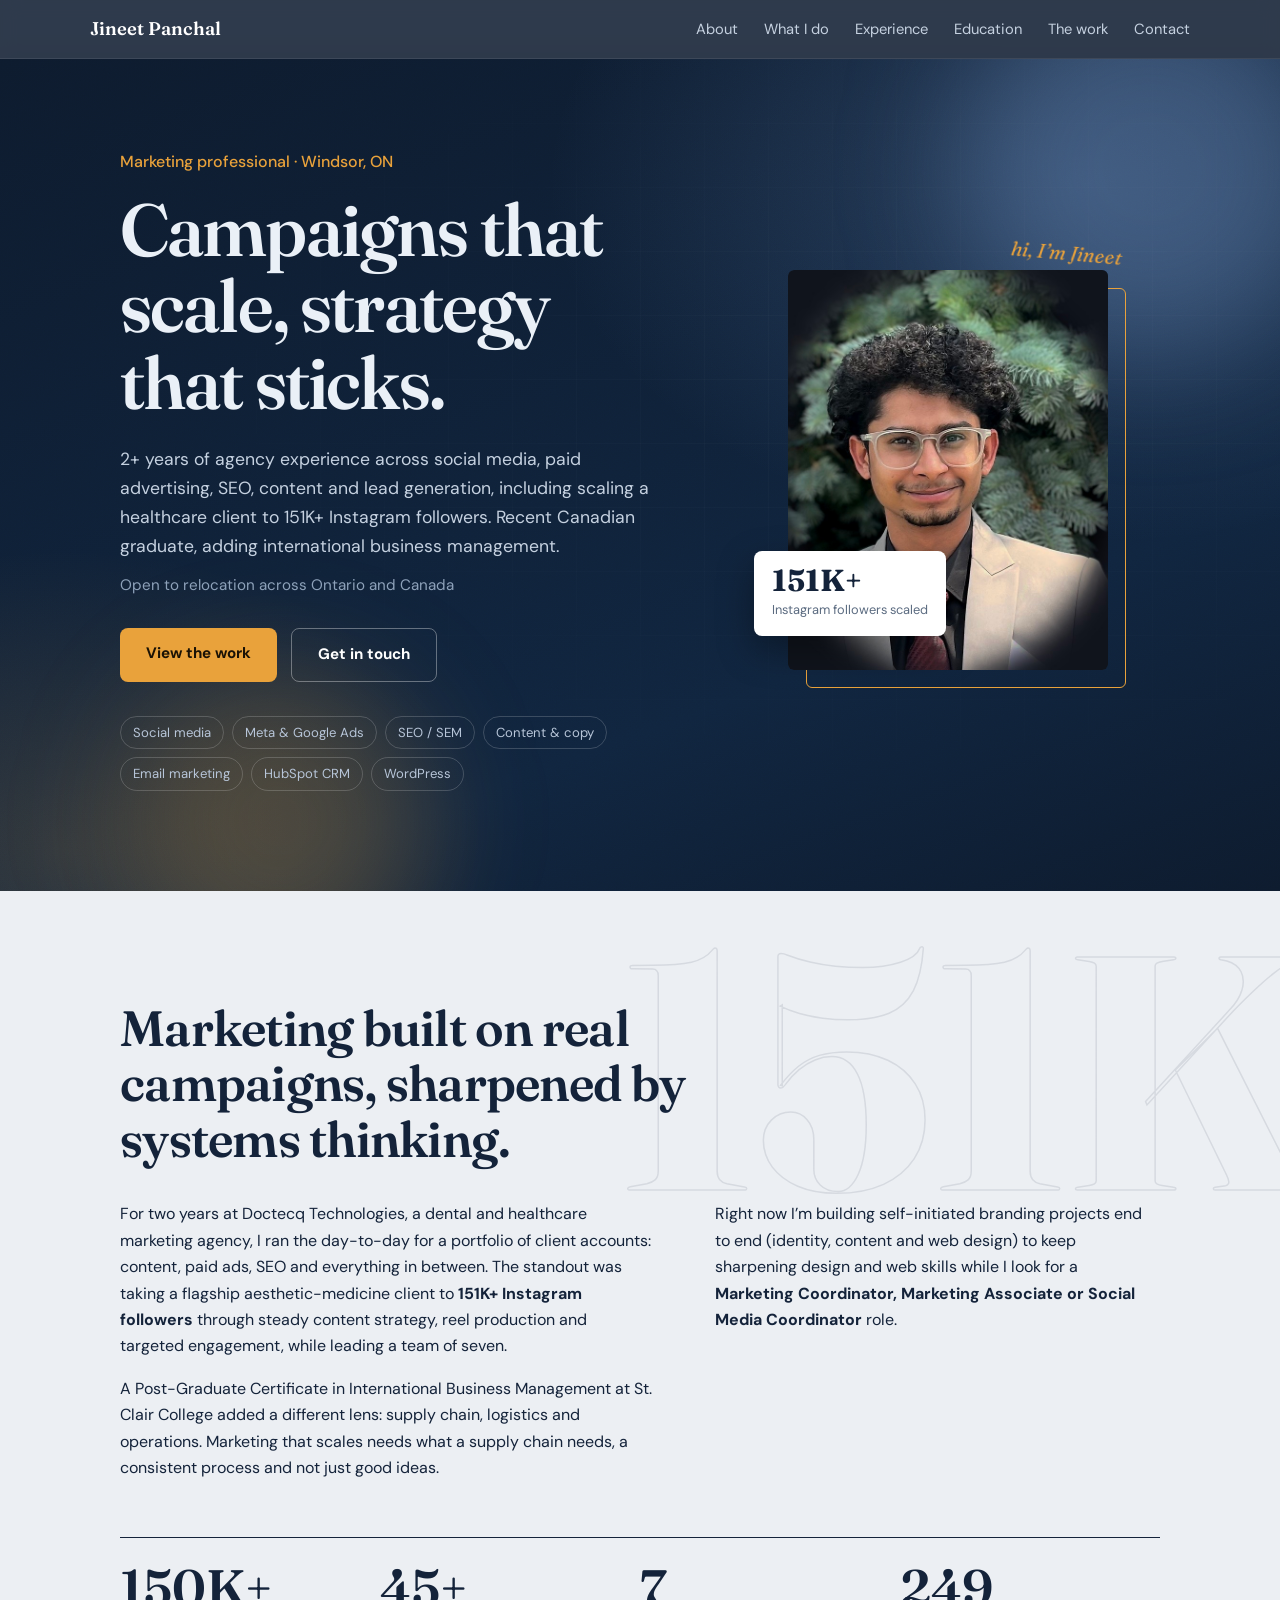
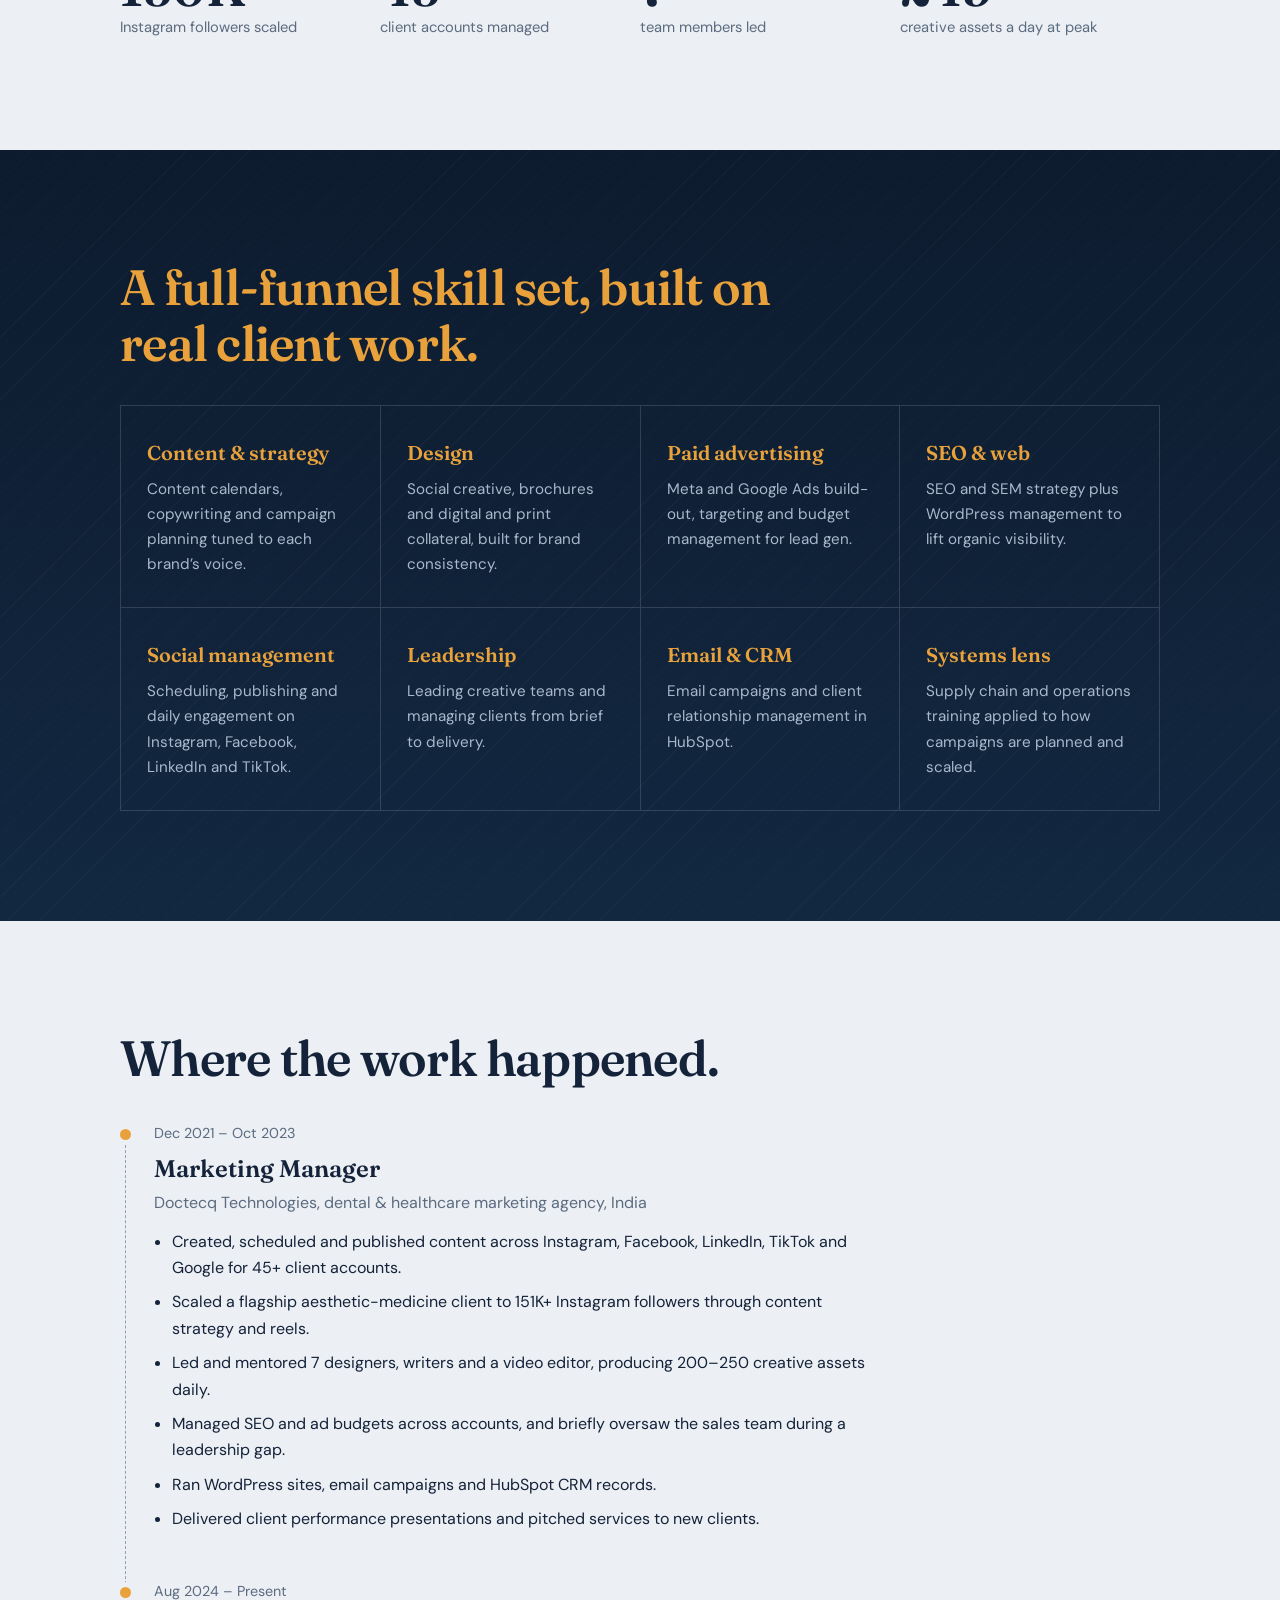
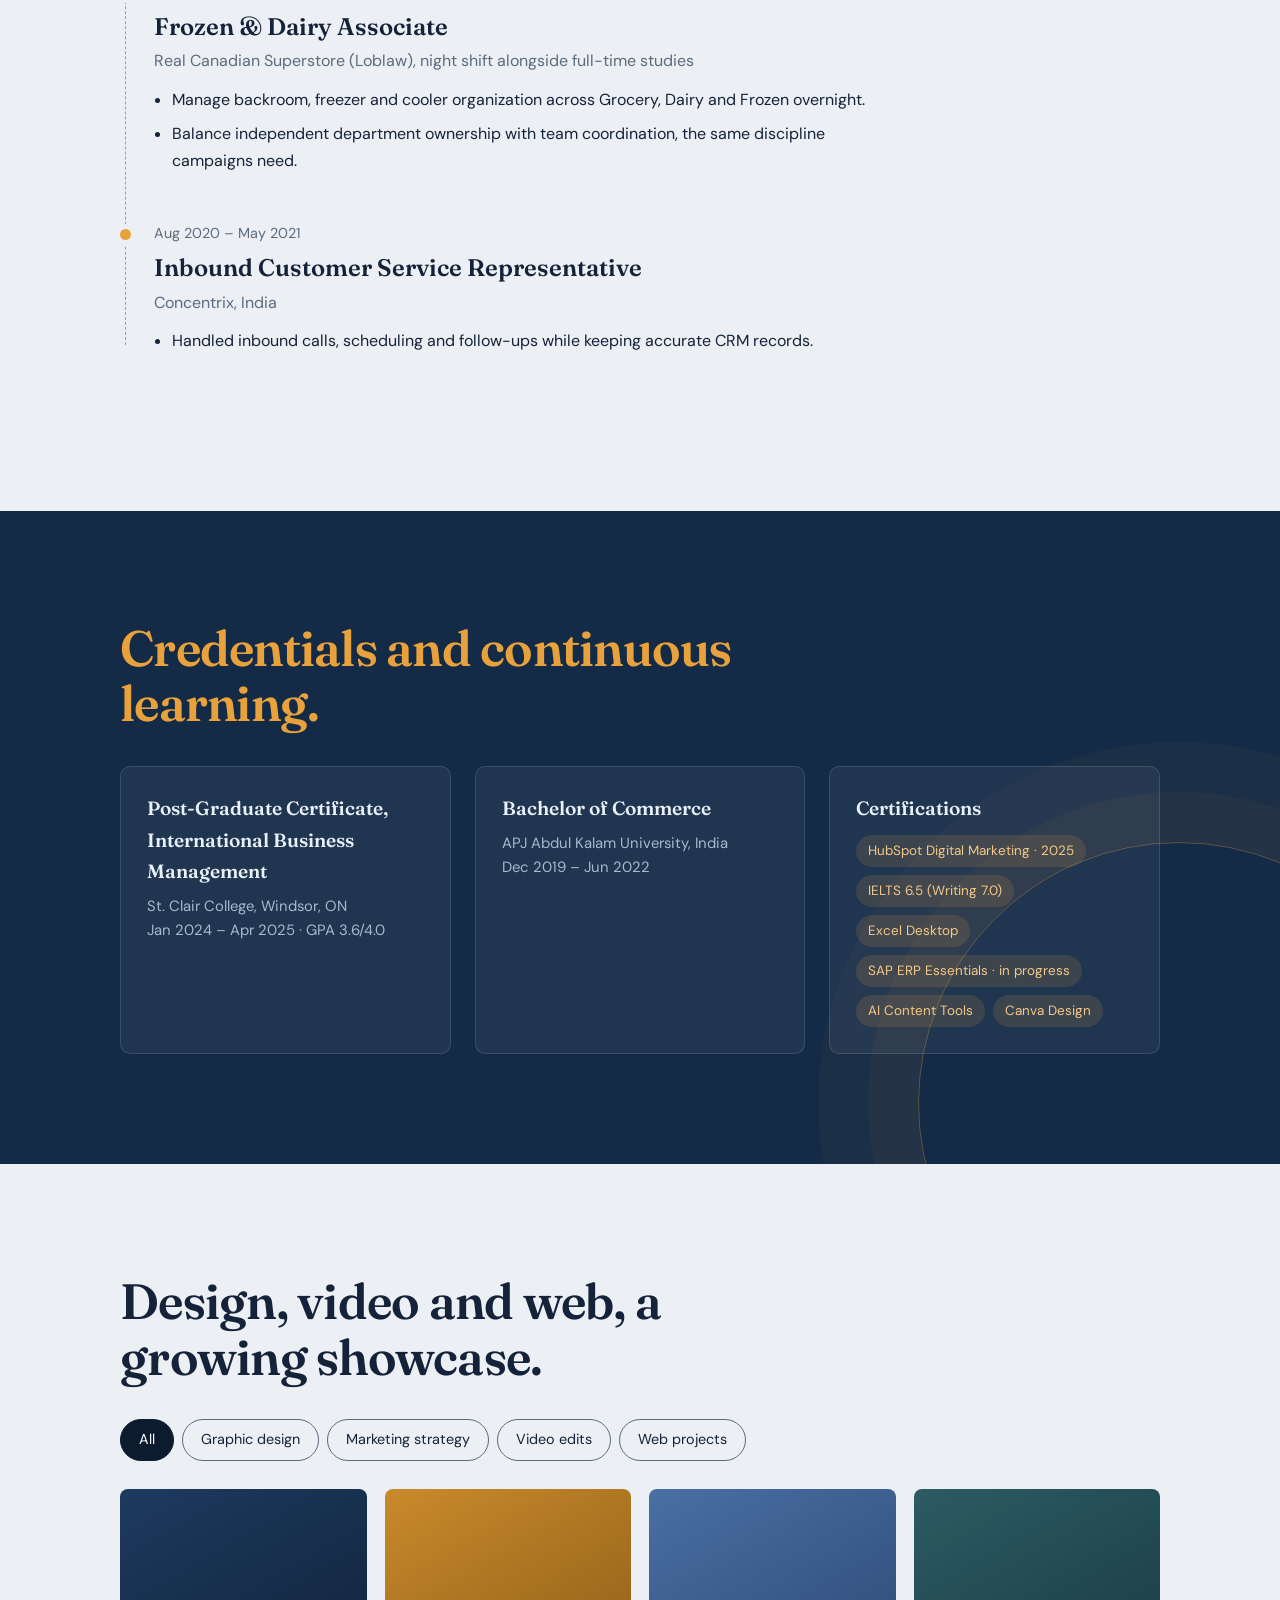
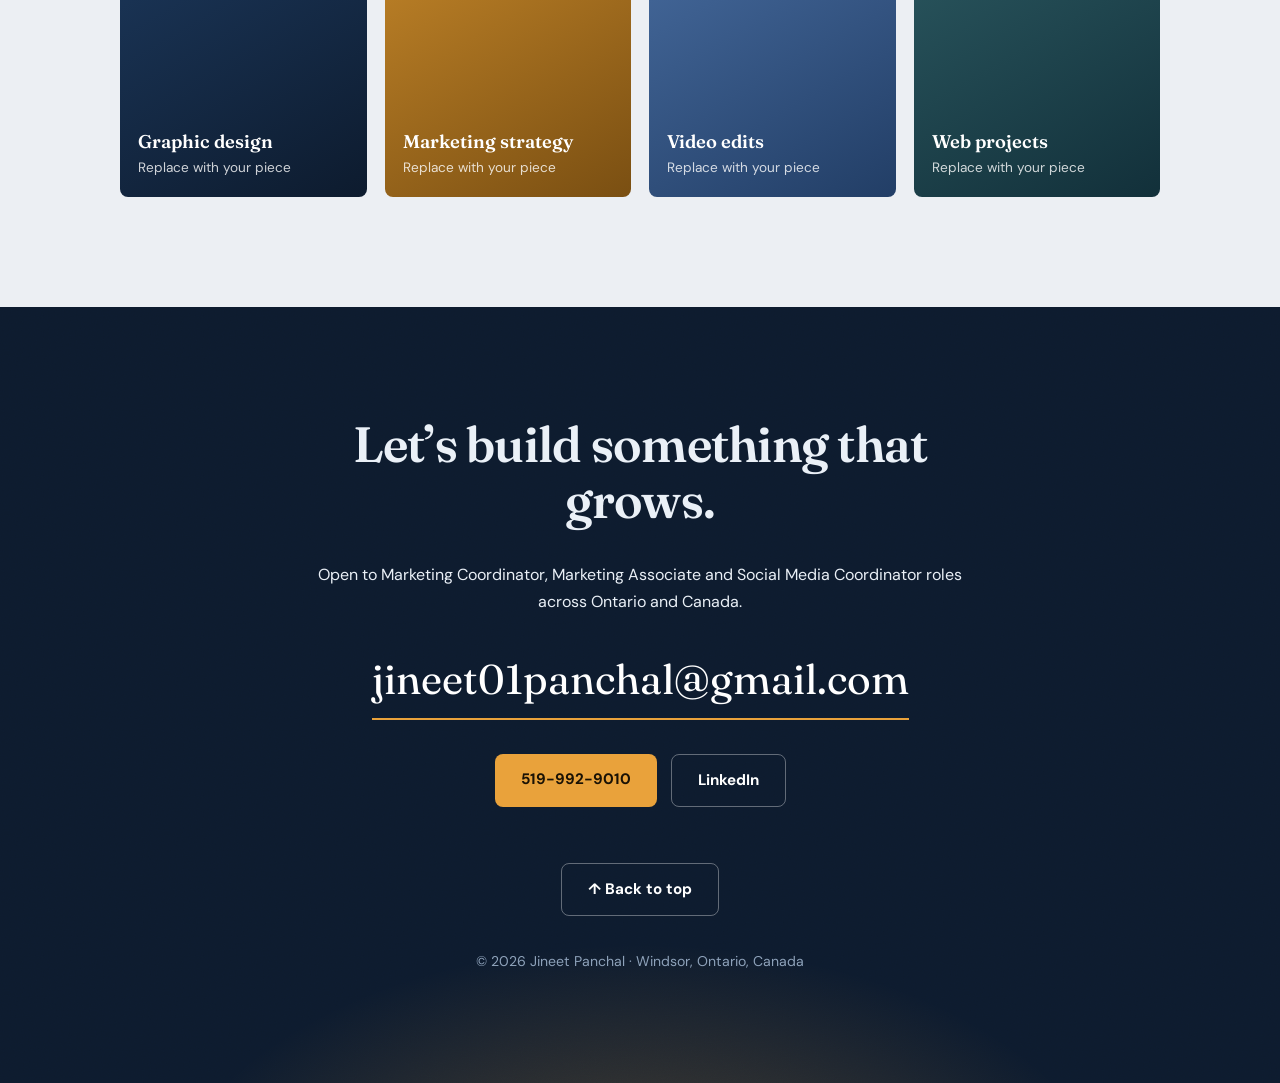
==== commit 8cdec3f2: "Add files via upload" ====
--- a/index.html
+++ b/index.html
@@ -4,7 +4,9 @@
 <meta charset="utf-8">
 <meta name="viewport" content="width=device-width, initial-scale=1, viewport-fit=cover">
 <title>Jineet Panchal — Marketing Professional</title>
-<link rel="icon" type="image/svg+xml" href="data:image/svg+xml,%3Csvg xmlns='http://www.w3.org/2000/svg' viewBox='0 0 64 64'%3E%3Crect width='64' height='64' rx='14' fill='%230D1B2E'/%3E%3Ctext x='32' y='43' font-family='Georgia,serif' font-size='30' font-weight='700' text-anchor='middle' fill='%23E9A23B'%3EJP%3C/text%3E%3C/svg%3E">
+<link rel="icon" href="/favicon.ico" sizes="48x48">
+<link rel="icon" type="image/svg+xml" href="/favicon.svg">
+<link rel="apple-touch-icon" href="/apple-touch-icon.png">
 <link rel="stylesheet" href="https://fonts.googleapis.com/css2?family=Fraunces:opsz,wght@9..144,400;9..144,600;9..144,700&family=DM+Sans:wght@400;500;700&display=swap">
 <style>
 :root{--ink:#0D1B2E;--deep:#142B47;--mist:#ECEFF3;--card:#fff;--amber:#E9A23B;--blue:#6F93C4;--text:#14233A;--muted:#5B6B80;
@@ -121,7 +123,7 @@
 footer{margin-top:70px;color:#8EA2BA;font-size:.88rem}
 #ld{position:fixed;inset:0;z-index:999;background:radial-gradient(600px 400px at 50% 50%,#16335A,#0D1B2E);display:grid;place-items:center;transition:transform .8s cubic-bezier(.7,0,.2,1)}
 #ld.done{transform:translateY(-100%)}
-#ld .mono{font-family:var(--serif);font-weight:700;font-size:clamp(4rem,14vw,7rem);color:var(--amber);letter-spacing:.02em;animation:mono 1s cubic-bezier(.2,.7,.2,1) both;text-align:center}
+#ld .mono{font-family:var(--serif);font-weight:700;font-size:clamp(4rem,14vw,7rem);color:#fff;letter-spacing:.02em;animation:mono 1s cubic-bezier(.2,.7,.2,1) both;text-align:center}
 #ld .mono:after{content:"";display:block;height:2px;background:var(--amber);margin:8px auto 0;width:0;animation:ln 1s .5s ease forwards}
 @keyframes mono{from{opacity:0;transform:translateY(24px) scale(.94)}}
 @keyframes ln{to{width:70%}}
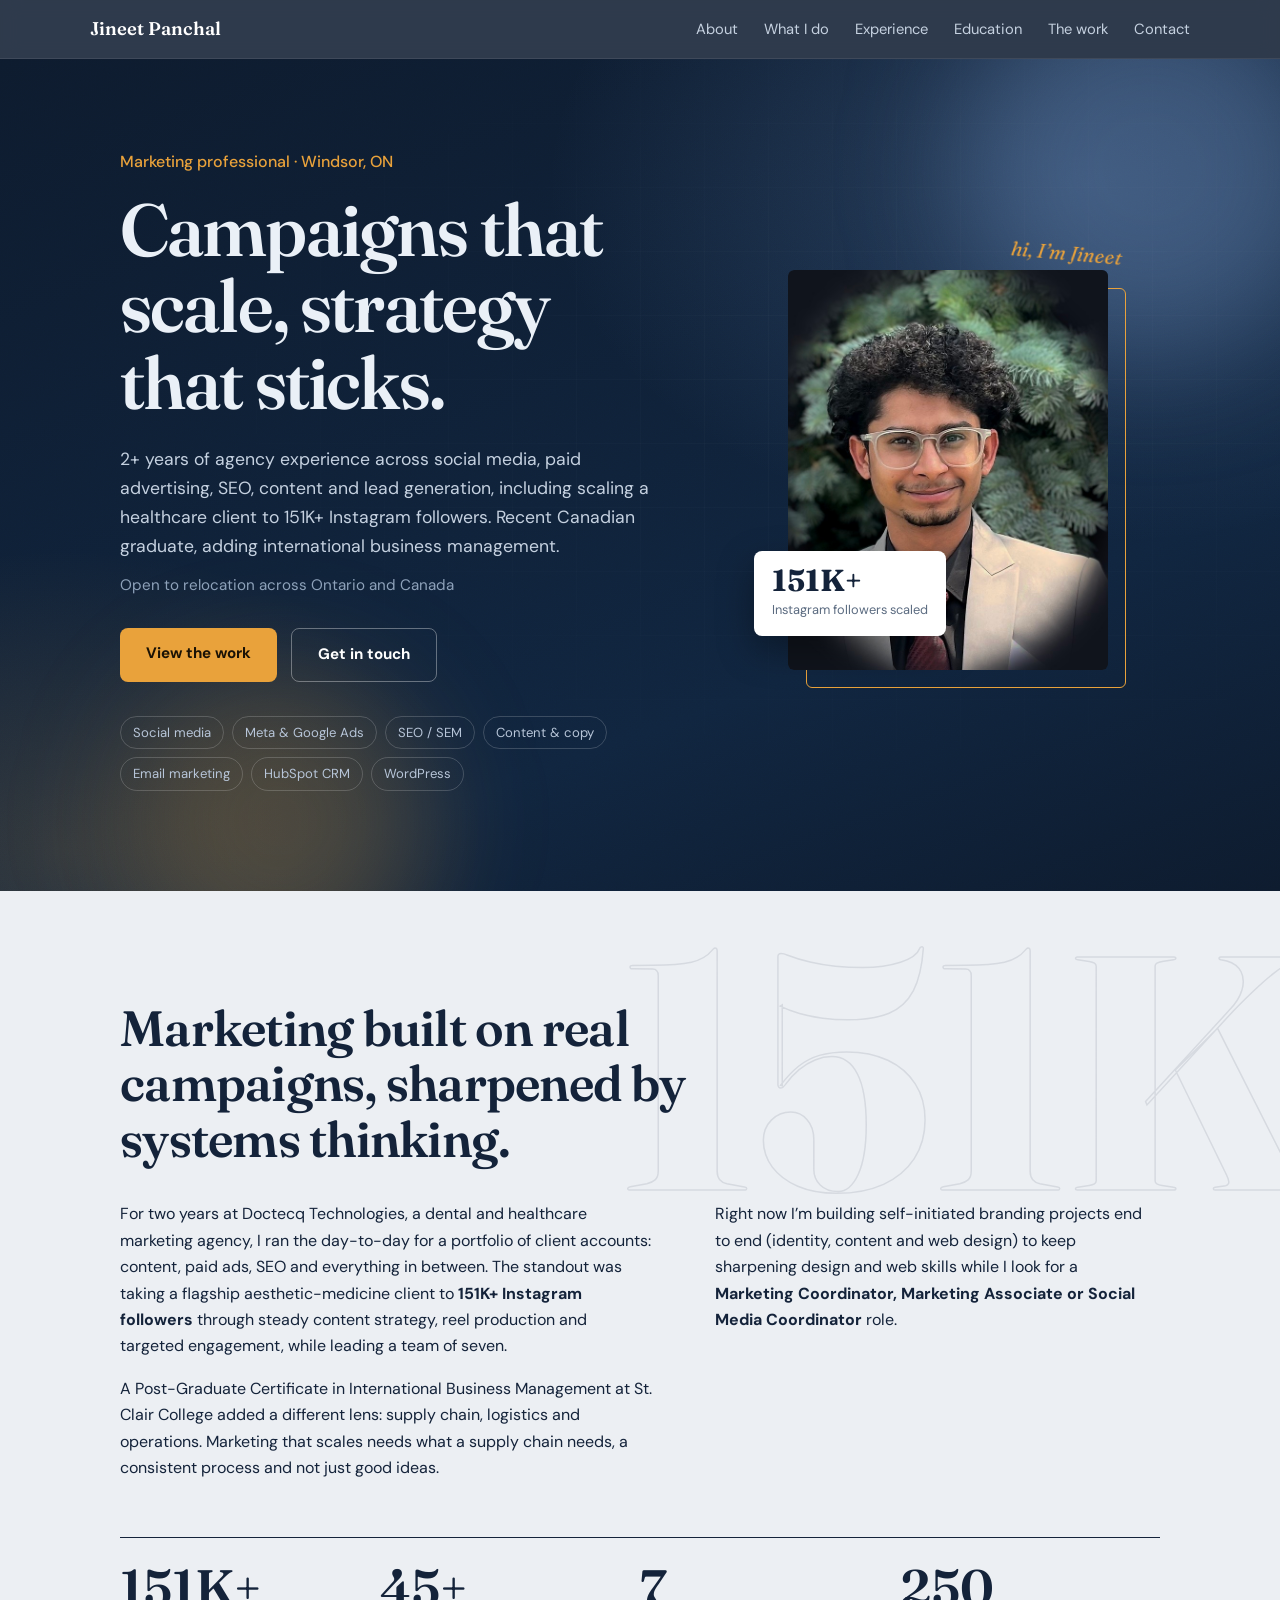
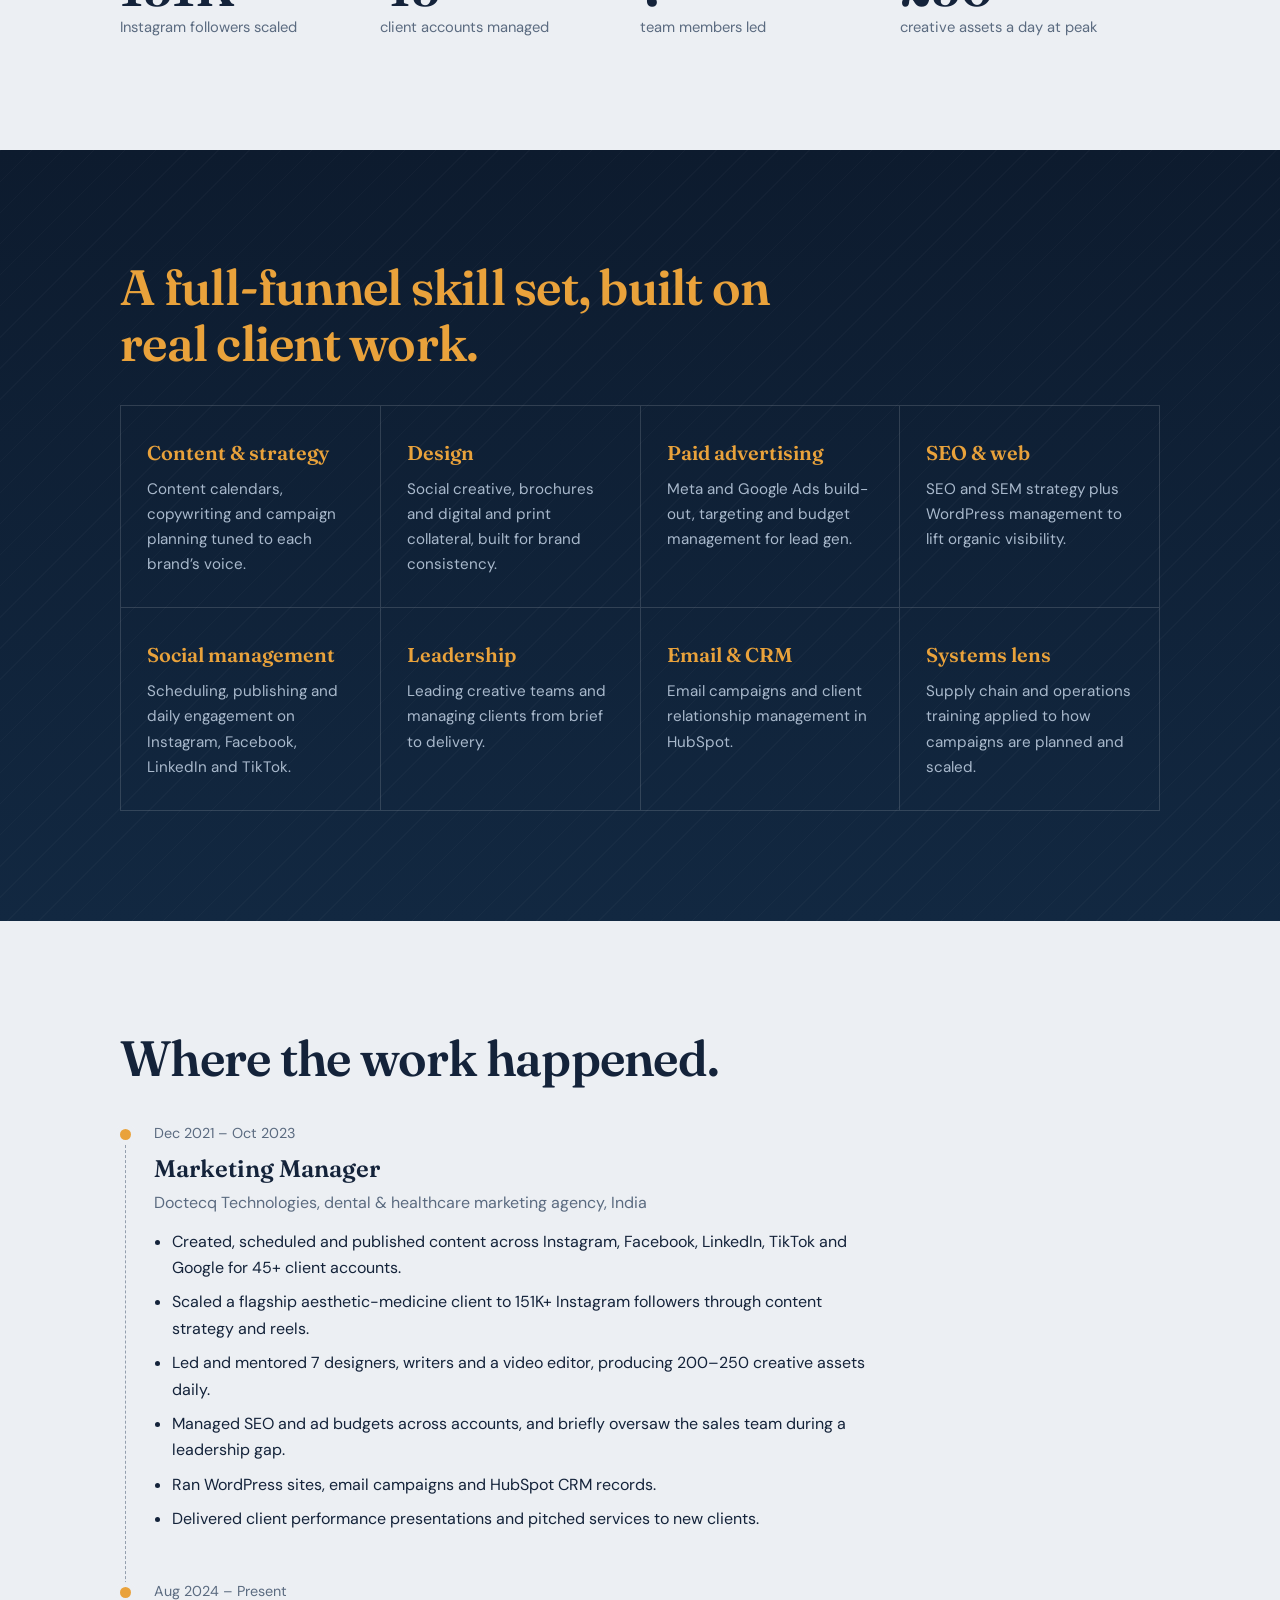
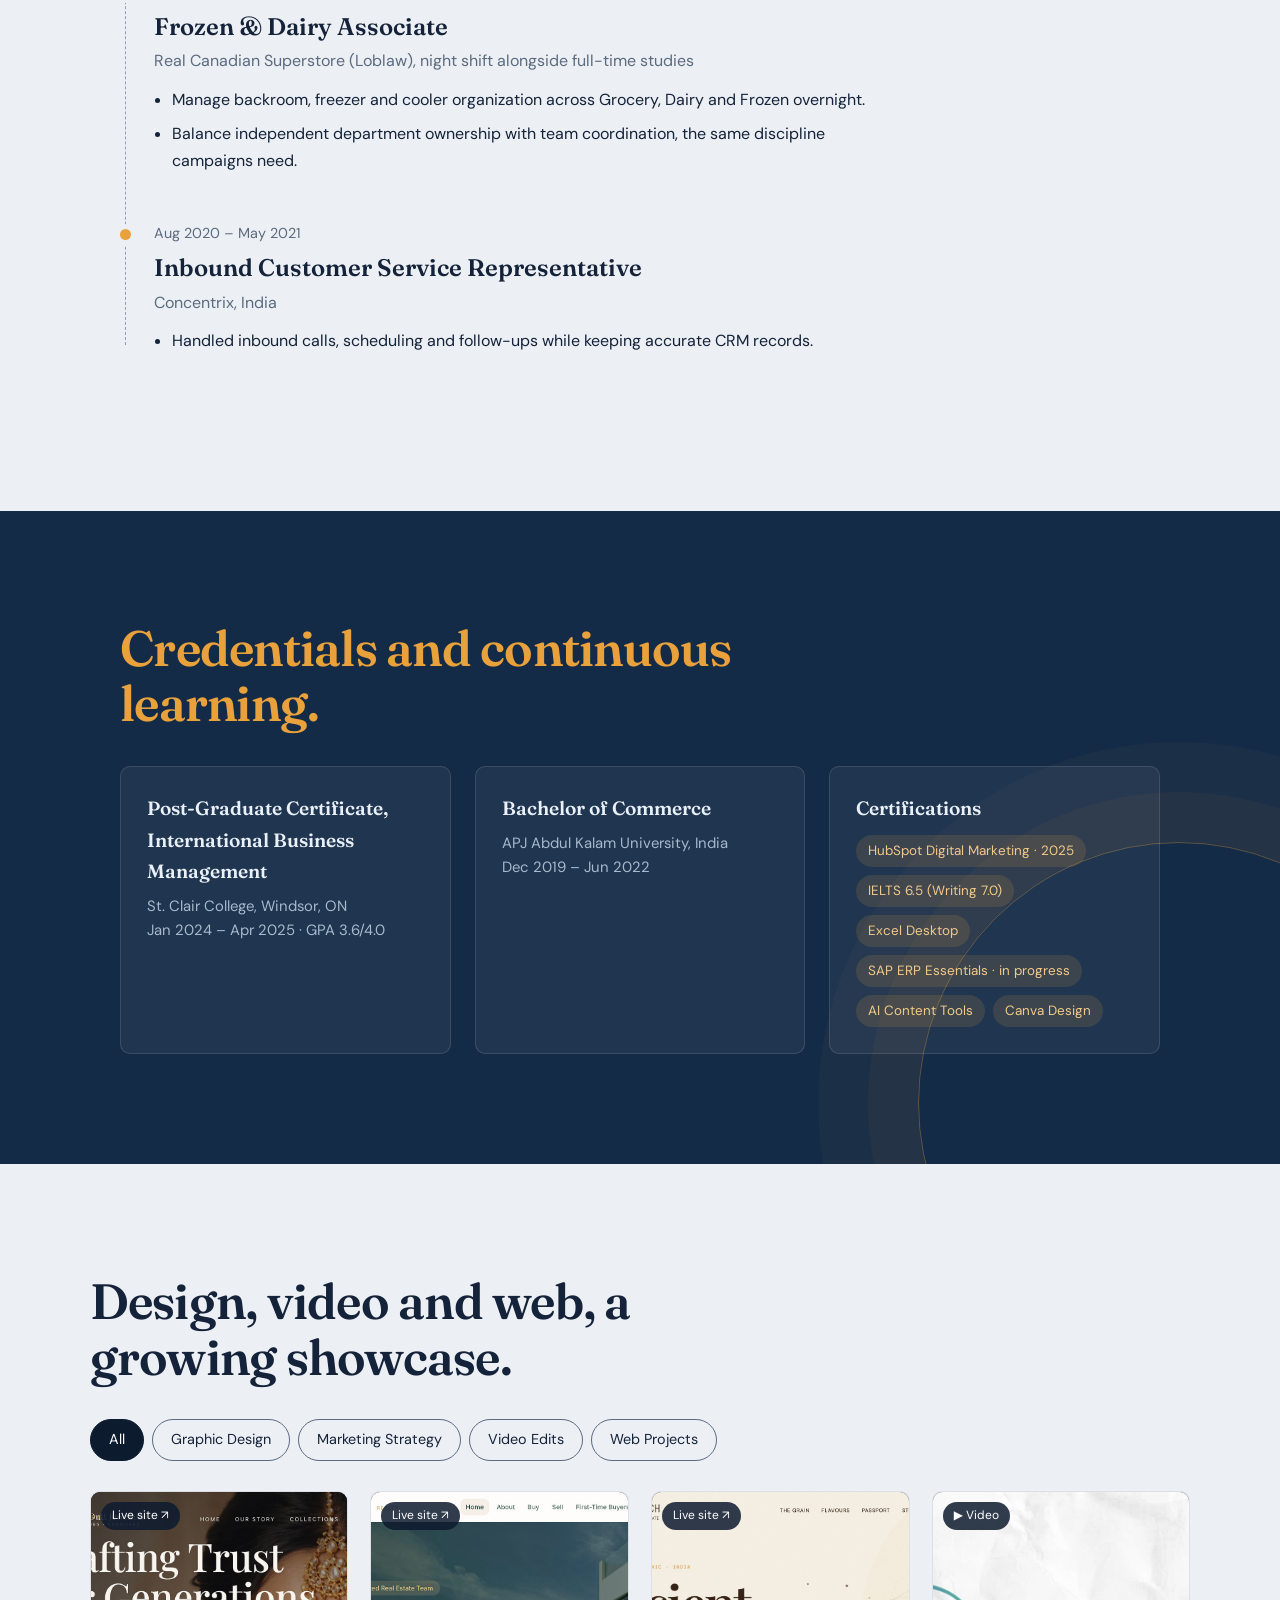
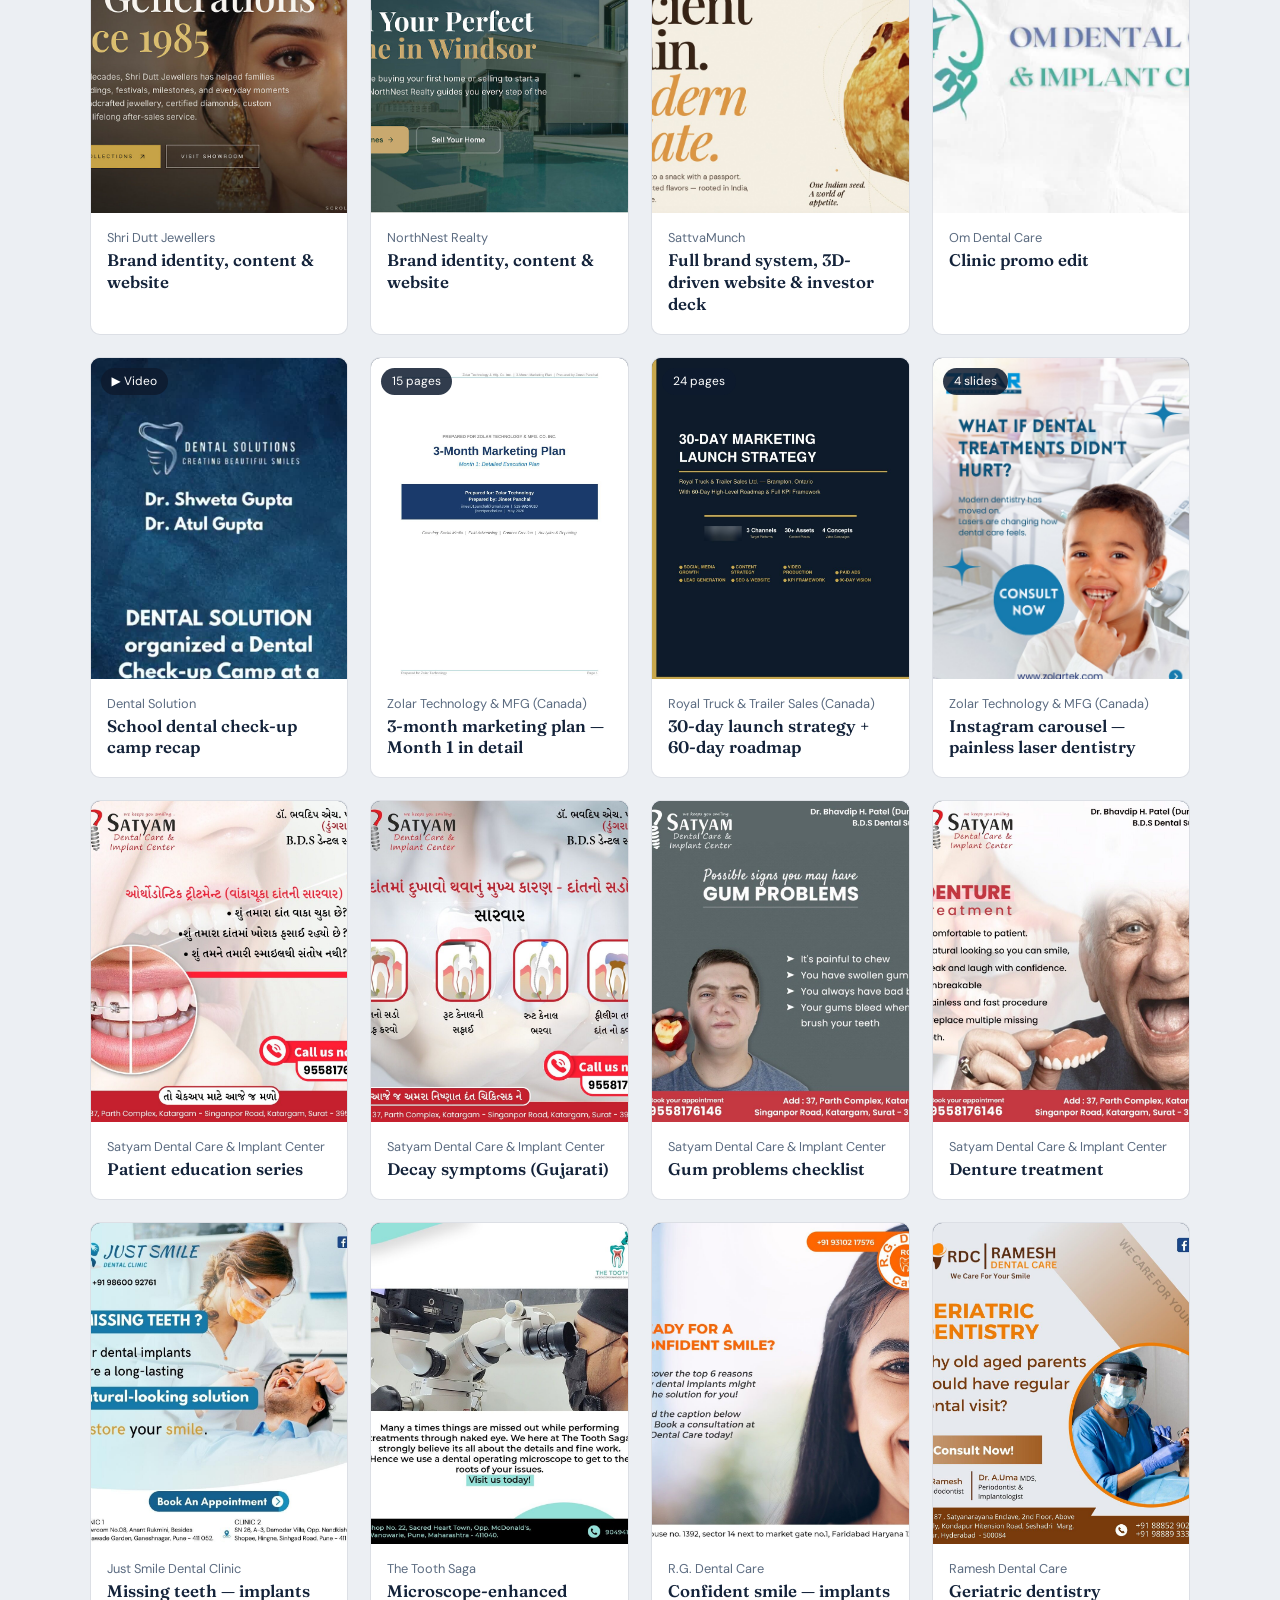
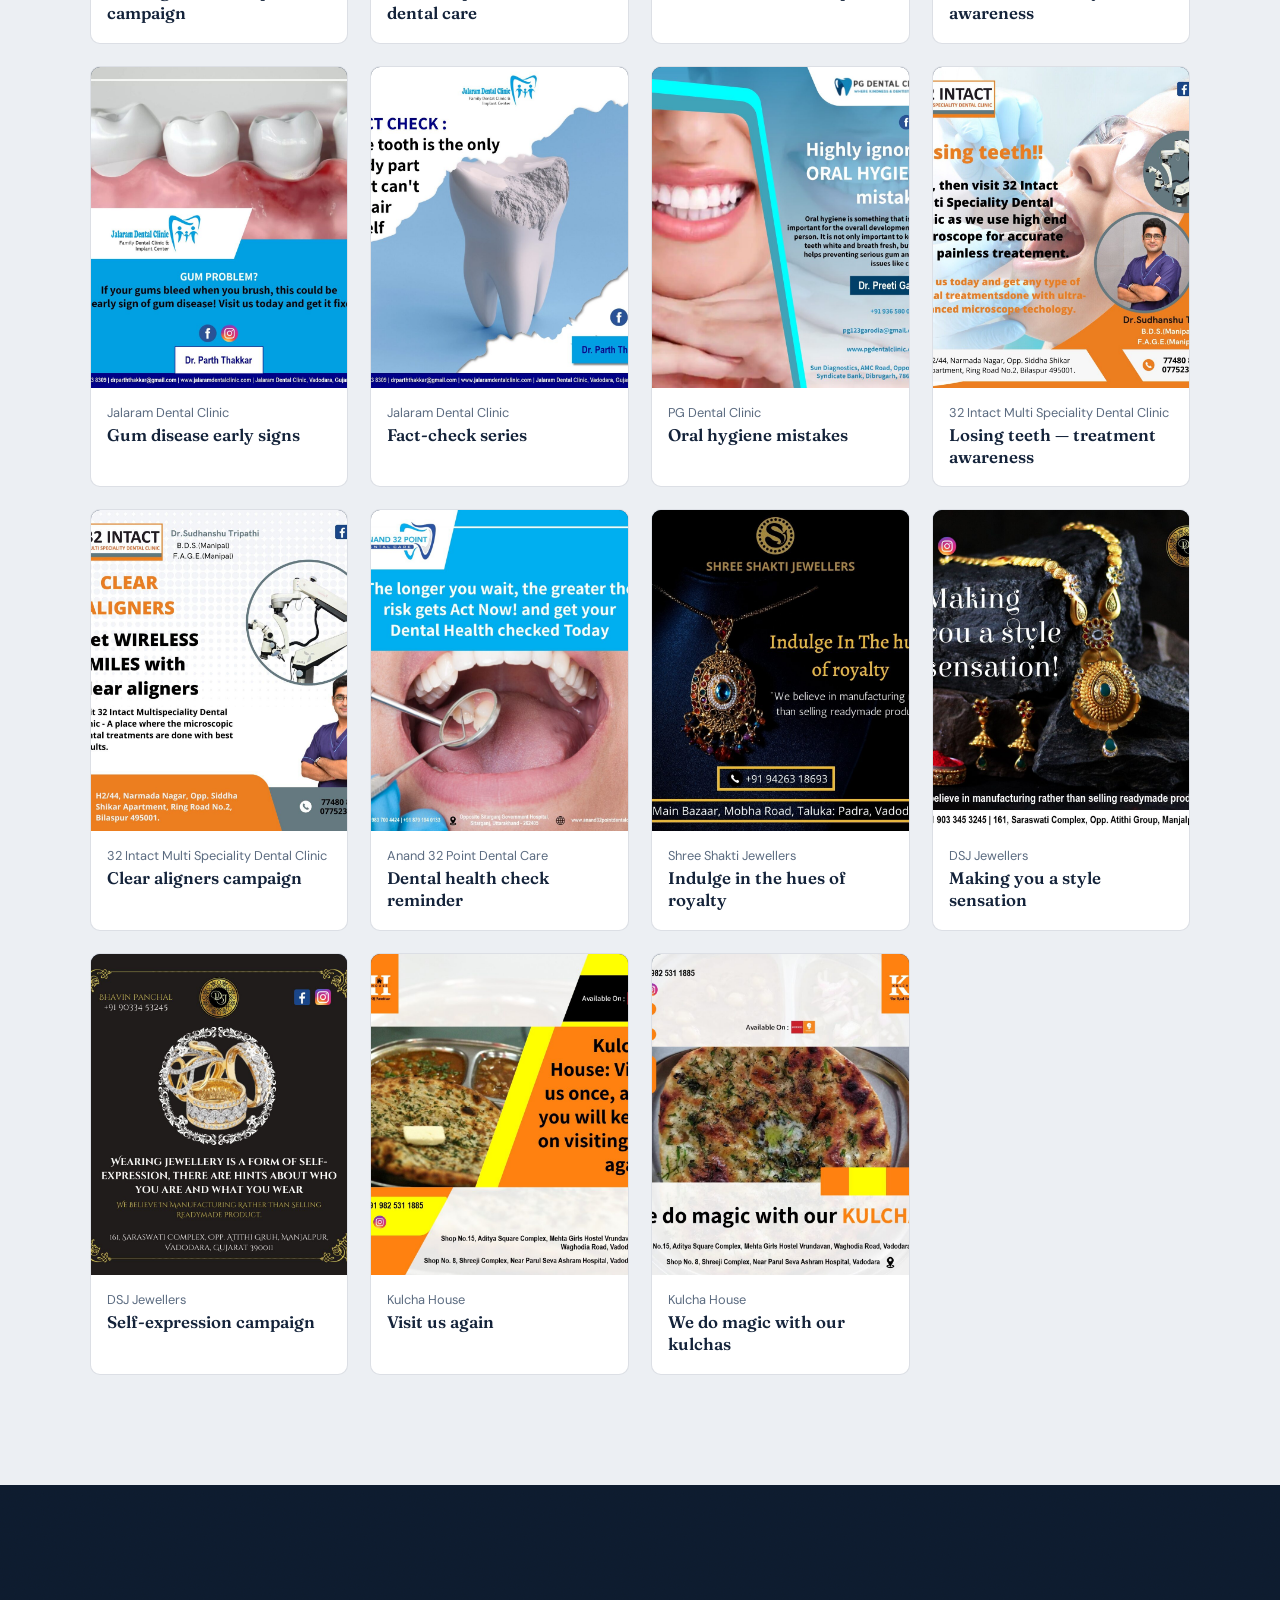
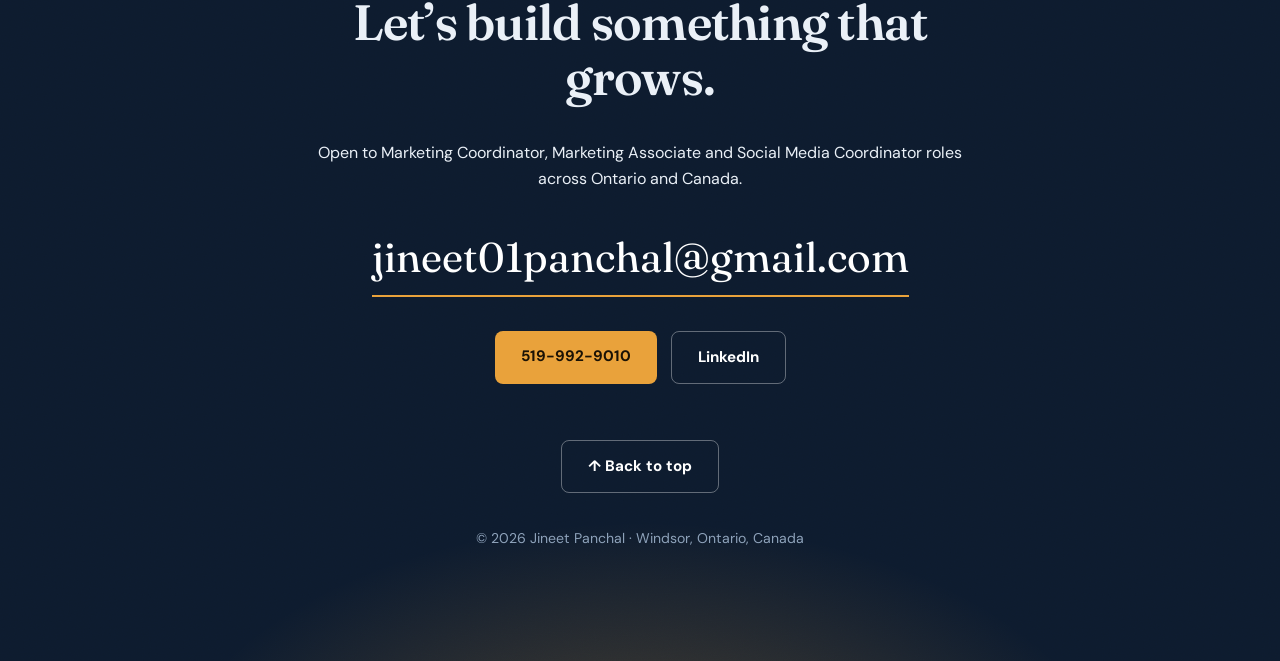
==== commit 6f9165e9: "Add files via upload" ====
--- a/index.html
+++ b/index.html
@@ -102,18 +102,38 @@
 .chips{display:flex;flex-wrap:wrap;gap:8px;margin-top:10px}
 .chips span{font-size:.84rem;padding:5px 12px;border-radius:999px;background:rgba(233,162,59,.14);color:#F3C98A}
 /* work */
-.filters{display:flex;gap:8px;flex-wrap:wrap;margin-bottom:28px}
+#work .wrap{max-width:1180px}
+.filters{display:flex;gap:8px;flex-wrap:wrap;margin-bottom:30px}
 .filters button{font:inherit;font-size:.9rem;padding:8px 18px;border-radius:999px;border:1.5px solid var(--muted);background:transparent;color:var(--text);cursor:pointer;transition:.2s}
 .filters button.on,.filters button:hover{background:var(--ink);border-color:var(--ink);color:#fff}
-.gal{display:grid;grid-template-columns:repeat(auto-fill,minmax(230px,1fr));gap:18px}
-.item{aspect-ratio:4/5;border-radius:8px;padding:18px;display:flex;flex-direction:column;justify-content:flex-end;color:#fff;transition:transform .3s,box-shadow .3s;cursor:pointer}
+.gal{display:grid;grid-template-columns:repeat(auto-fill,minmax(250px,1fr));gap:22px}
+.item{display:flex;flex-direction:column;text-align:left;font:inherit;color:var(--text);background:var(--card);border:1px solid rgba(128,140,160,.28);border-radius:10px;overflow:hidden;cursor:pointer;padding:0;text-decoration:none;transition:transform .3s,box-shadow .3s}
 .item:hover{transform:translateY(-6px);box-shadow:0 18px 40px rgba(13,27,46,.25)}
-.item.gd{background:linear-gradient(150deg,#1D3A5F,#0D1B2E)}
-.item.ms{background:linear-gradient(150deg,#C98A2B,#7A4F12)}
-.item.ve{background:linear-gradient(150deg,#4A6FA3,#223E66)}
-.item.wp{background:linear-gradient(150deg,#2D5B63,#12303A)}
 .item.hide{display:none}
-.item b{font-family:var(--serif);font-weight:600;font-size:1.15rem}.item span{font-size:.85rem;opacity:.8}
+.item .th{position:relative;aspect-ratio:4/5;background:#1a2c45;overflow:hidden}
+.item .th img,.item .th video{width:100%;height:100%;object-fit:cover;object-position:top;display:block;transition:transform .5s}
+.item:hover .th img,.item:hover .th video{transform:scale(1.04)}
+.tag{position:absolute;top:10px;left:10px;background:rgba(13,27,46,.85);color:#fff;font-size:.75rem;padding:4px 11px;border-radius:999px}
+.meta{padding:14px 16px 18px}
+.meta .cl{display:block;font-size:.8rem;color:var(--muted);margin-bottom:2px}
+.meta b{font-family:var(--serif);font-weight:600;font-size:1.05rem;line-height:1.3;display:block}
+#lb{position:fixed;inset:0;z-index:900;background:rgba(7,14,25,.95);display:none;flex-direction:column;padding:calc(14px + env(safe-area-inset-top,0px)) 4vw calc(14px + env(safe-area-inset-bottom,0px));color:#EAF0F7}
+#lb.open{display:flex}
+#lb .x{align-self:flex-end;background:none;border:1.5px solid rgba(255,255,255,.35);color:#fff;border-radius:999px;font:inherit;padding:7px 18px;cursor:pointer;margin-bottom:10px}
+#lb .x:hover{border-color:var(--amber);color:var(--amber)}
+#lbb{flex:1 1 0;min-height:0;display:flex;align-items:stretch;gap:10px}
+#lbs{flex:1;min-width:0;display:flex;align-items:center;justify-content:center}
+#lbs img,#lbs video{max-width:100%;max-height:100%;object-fit:contain;border-radius:6px}
+.nv{align-self:center;width:44px;height:44px;border-radius:50%;border:1.5px solid rgba(255,255,255,.35);background:rgba(255,255,255,.06);color:#fff;font-size:1.6rem;line-height:1;cursor:pointer;flex:none}
+.nv:hover{border-color:var(--amber);color:var(--amber)}
+.nv[hidden]{display:none}
+#lbc{max-width:780px;max-height:32vh;overflow:auto;margin:14px auto 0;width:100%}
+#lbc .cl{color:var(--amber);font-size:.85rem}
+#lbc h3{font-family:var(--serif);font-weight:600;font-size:1.3rem;margin:2px 0 6px}
+#lbc p{font-size:.92rem;color:#C5D1E0;max-width:none}
+#lbc .nt{font-style:italic;color:#9FB1C6;margin-top:8px}
+#lbc .ct{color:var(--amber);margin-top:8px}
+@media(max-width:560px){.nv{width:36px;height:36px}}
 /* contact */
 #contact{background:radial-gradient(700px 420px at 50% 120%,rgba(233,162,59,.3),transparent 70%),var(--ink);color:#EAF0F7;text-align:center}
 #contact h2,#contact p{margin-inline:auto}
@@ -224,15 +244,15 @@
 <section id="work">
 <div class="wrap">
  <h2>Design, video and web, a growing showcase.</h2>
- <div class="filters" id="f"><button class="on" data-f="all">All</button><button data-f="gd">Graphic design</button><button data-f="ms">Marketing strategy</button><button data-f="ve">Video edits</button><button data-f="wp">Web projects</button></div>
- <div class="gal">
-  <div class="item gd"><b>Graphic design</b><span>Replace with your piece</span></div>
-  <div class="item ms"><b>Marketing strategy</b><span>Replace with your piece</span></div>
-  <div class="item ve"><b>Video edits</b><span>Replace with your piece</span></div>
-  <div class="item wp"><b>Web projects</b><span>Replace with your piece</span></div>
- </div>
-</div>
-</section>
+ <div class="filters" id="f"></div>
+ <div class="gal" id="gal"></div>
+</div>
+</section>
+<div id="lb" role="dialog" aria-modal="true" aria-label="Work viewer">
+ <button class="x" id="lbx" type="button">Close ✕</button>
+ <div id="lbb"><button class="nv" id="lbp" type="button" aria-label="Previous">‹</button><div id="lbs"></div><button class="nv" id="lbn" type="button" aria-label="Next">›</button></div>
+ <div id="lbc"></div>
+</div>
 
 <section id="contact" class="grain">
 <div class="wrap">
@@ -245,6 +265,7 @@
 </div>
 </section>
 
+<script src="assets/js/work-data.js"></script>
 <script>
 (function(){var l=document.getElementById("ld"),d=0;function go(){if(d)return;d=1;l.classList.add("done");document.body.classList.remove("loading");setTimeout(function(){l.remove()},900)}
 setTimeout(go,1700)})();
@@ -257,10 +278,53 @@
  (function f(t){var p=Math.min((t-t0)/1200,1);el.textContent=Math.round(n*(1-Math.pow(1-p,3)))+el.dataset.x;if(p<1)requestAnimationFrame(f)})(t0);
 })},{threshold:.6});
 document.querySelectorAll("[data-n]").forEach(function(e){io.observe(e)});
-document.getElementById("f").addEventListener("click",function(e){var b=e.target.closest("button");if(!b)return;
- this.querySelectorAll("button").forEach(function(x){x.classList.toggle("on",x===b)});
- document.querySelectorAll(".item").forEach(function(i){i.classList.toggle("hide",b.dataset.f!=="all"&&!i.classList.contains(b.dataset.f))});
+(function(){
+var items=typeof WORK_ITEMS!=="undefined"?WORK_ITEMS:[];
+var gal=document.getElementById("gal"),fb=document.getElementById("f");
+function el(t,c,x){var e=document.createElement(t);if(c)e.className=c;if(x)e.textContent=x;return e}
+if(!items.length){gal.appendChild(el("p","","Work is loading. If this message stays, check that assets/js/work-data.js is in the repo."));return}
+var cats=["Graphic Design","Marketing Strategy","Video Edits","Web Projects"].filter(function(c){return items.some(function(i){return i.category===c})});
+var lb=document.getElementById("lb"),stage=document.getElementById("lbs"),cap=document.getElementById("lbc"),pv=document.getElementById("lbp"),nx=document.getElementById("lbn");
+var cur,idx=0,last,ct;
+function card(it){
+ var site=it.type==="site";
+ var c=el(site?"a":"button","item");c.dataset.cat=it.category;
+ if(site){c.href=it.link;c.target="_blank";c.rel="noopener"}else{c.type="button"}
+ var th=el("div","th");
+ if(it.thumbVideo){var v=el("video");v.muted=true;v.loop=true;v.autoplay=true;v.playsInline=true;v.setAttribute("muted","");v.setAttribute("playsinline","");v.poster=it.thumb;v.src=it.thumbVideo;th.appendChild(v);var pr=v.play();if(pr&&pr.catch)pr.catch(function(){})}
+ else{var im=el("img");im.alt=it.client+" - "+it.title;im.loading="lazy";im.src=it.thumb;th.appendChild(im)}
+ var tg=it.type==="video"?"▶ Video":site?"Live site ↗":it.type==="carousel"?it.slides.length+(it.layout==="doc"?" pages":" slides"):"";
+ if(tg)th.appendChild(el("span","tag",tg));
+ c.appendChild(th);
+ var m=el("div","meta");m.appendChild(el("span","cl",it.client));m.appendChild(el("b","",it.title));c.appendChild(m);
+ if(!site)c.addEventListener("click",function(){openLb(it,c)});
+ return c}
+function showSlide(){
+ stage.innerHTML="";var im=el("img");im.alt=cur.client+" page "+(idx+1);im.src=cur.slides[idx];stage.appendChild(im);
+ if(cur.slides[idx+1]){new Image().src=cur.slides[idx+1]}
+ if(ct)ct.textContent=(idx+1)+" / "+cur.slides.length}
+function openLb(it,from){
+ cur=it;idx=0;last=from;stage.innerHTML="";cap.innerHTML="";ct=null;
+ var multi=it.type==="carousel";pv.hidden=!multi;nx.hidden=!multi;
+ cap.appendChild(el("span","cl",it.client));cap.appendChild(el("h3","",it.title));cap.appendChild(el("p","",it.description));
+ if(it.note)cap.appendChild(el("p","nt",it.note));
+ if(multi){ct=el("p","ct");cap.appendChild(ct);showSlide()}
+ else if(it.type==="video"){var v=el("video");v.controls=true;v.autoplay=true;v.playsInline=true;v.poster=it.thumb;v.src=it.src;stage.appendChild(v)}
+ else{var im=el("img");im.alt=it.client+" - "+it.title;im.src=it.src||it.thumb;stage.appendChild(im)}
+ lb.classList.add("open");document.body.style.overflow="hidden";document.getElementById("lbx").focus()}
+function closeLb(){lb.classList.remove("open");stage.innerHTML="";document.body.style.overflow="";if(last)last.focus()}
+function step(d){if(!cur||cur.type!=="carousel")return;idx=(idx+d+cur.slides.length)%cur.slides.length;showSlide()}
+document.getElementById("lbx").addEventListener("click",closeLb);
+pv.addEventListener("click",function(){step(-1)});nx.addEventListener("click",function(){step(1)});
+lb.addEventListener("click",function(e){if(e.target===lb||e.target.id==="lbb"||e.target===stage)closeLb()});
+document.addEventListener("keydown",function(e){if(!lb.classList.contains("open"))return;if(e.key==="Escape")closeLb();if(e.key==="ArrowLeft")step(-1);if(e.key==="ArrowRight")step(1)});
+["All"].concat(cats).forEach(function(c,i){var b=el("button",i?"":"on",c);b.type="button";b.dataset.f=c;fb.appendChild(b)});
+items.forEach(function(it){gal.appendChild(card(it))});
+fb.addEventListener("click",function(e){var b=e.target.closest("button");if(!b)return;
+ fb.querySelectorAll("button").forEach(function(x){x.classList.toggle("on",x===b)});
+ gal.querySelectorAll(".item").forEach(function(i){i.classList.toggle("hide",b.dataset.f!=="All"&&i.dataset.cat!==b.dataset.f)});
 });
+})();
 </script>
 </body>
 </html>
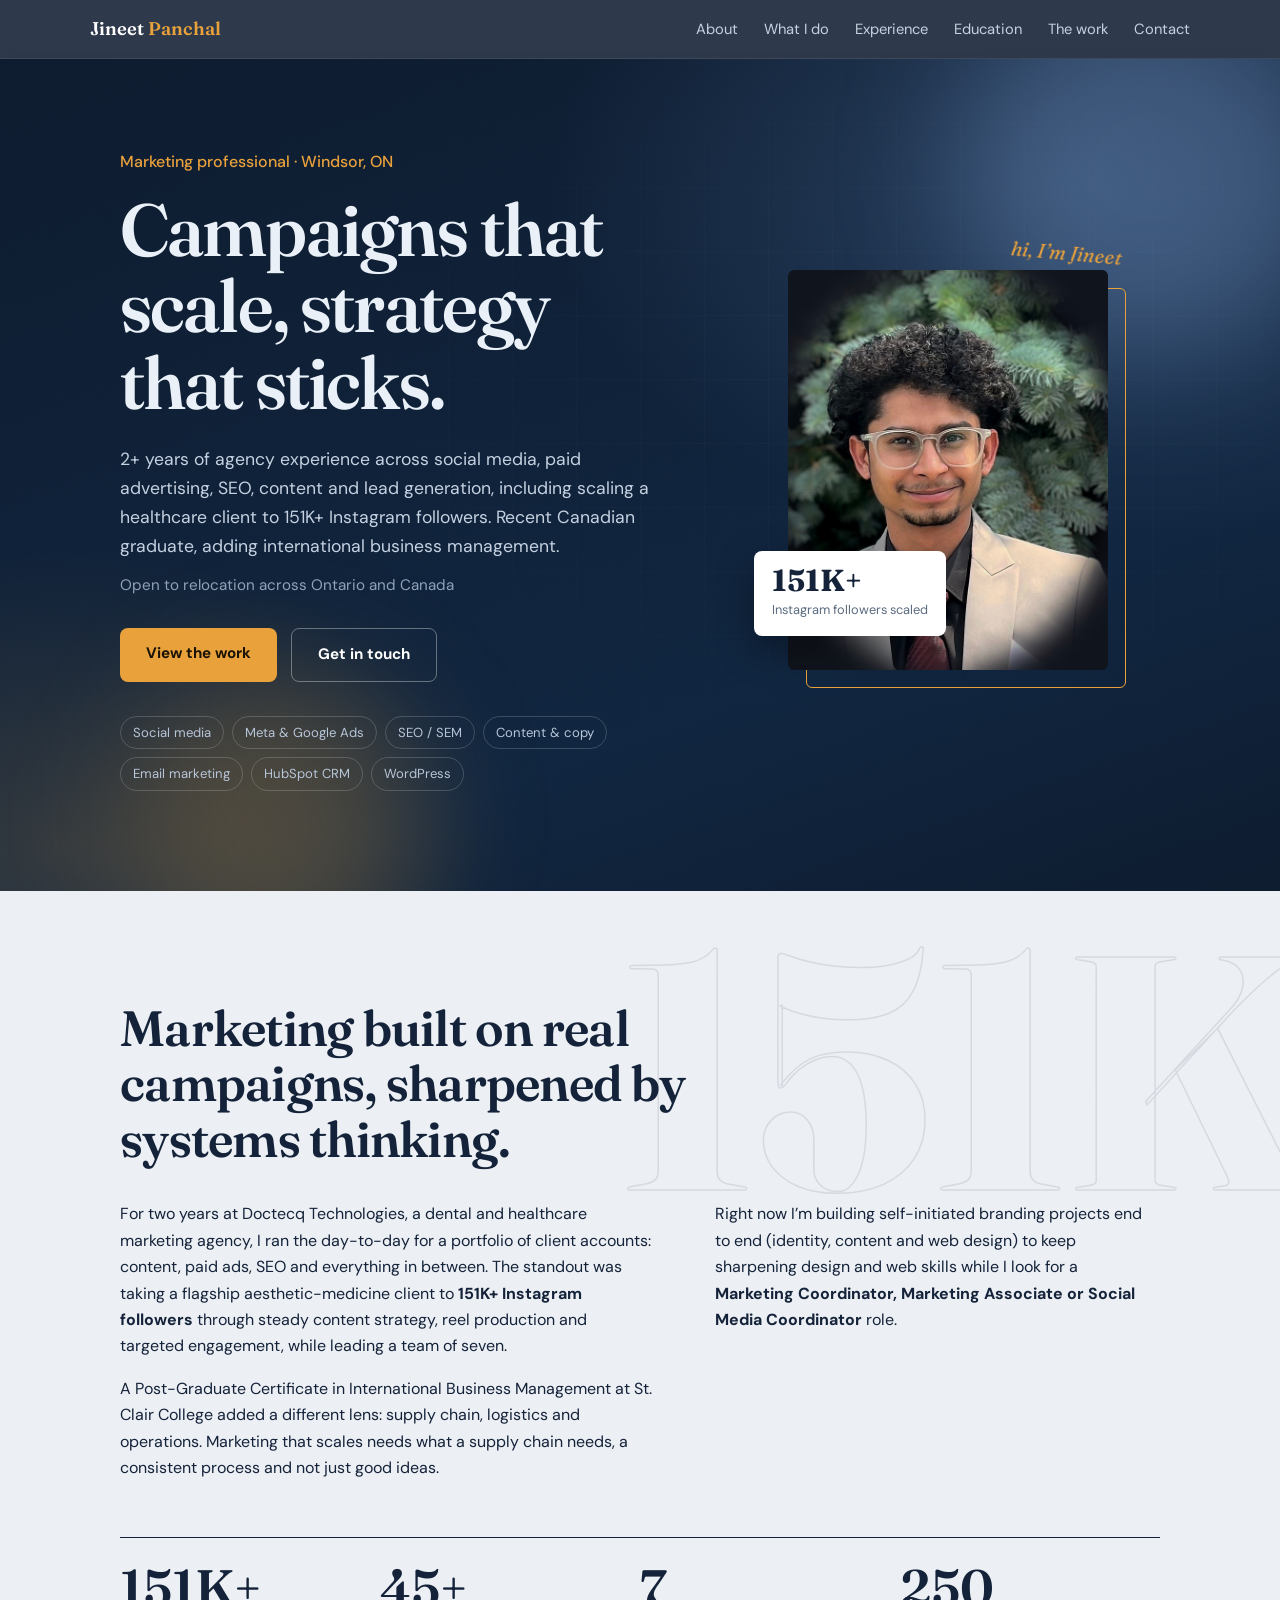
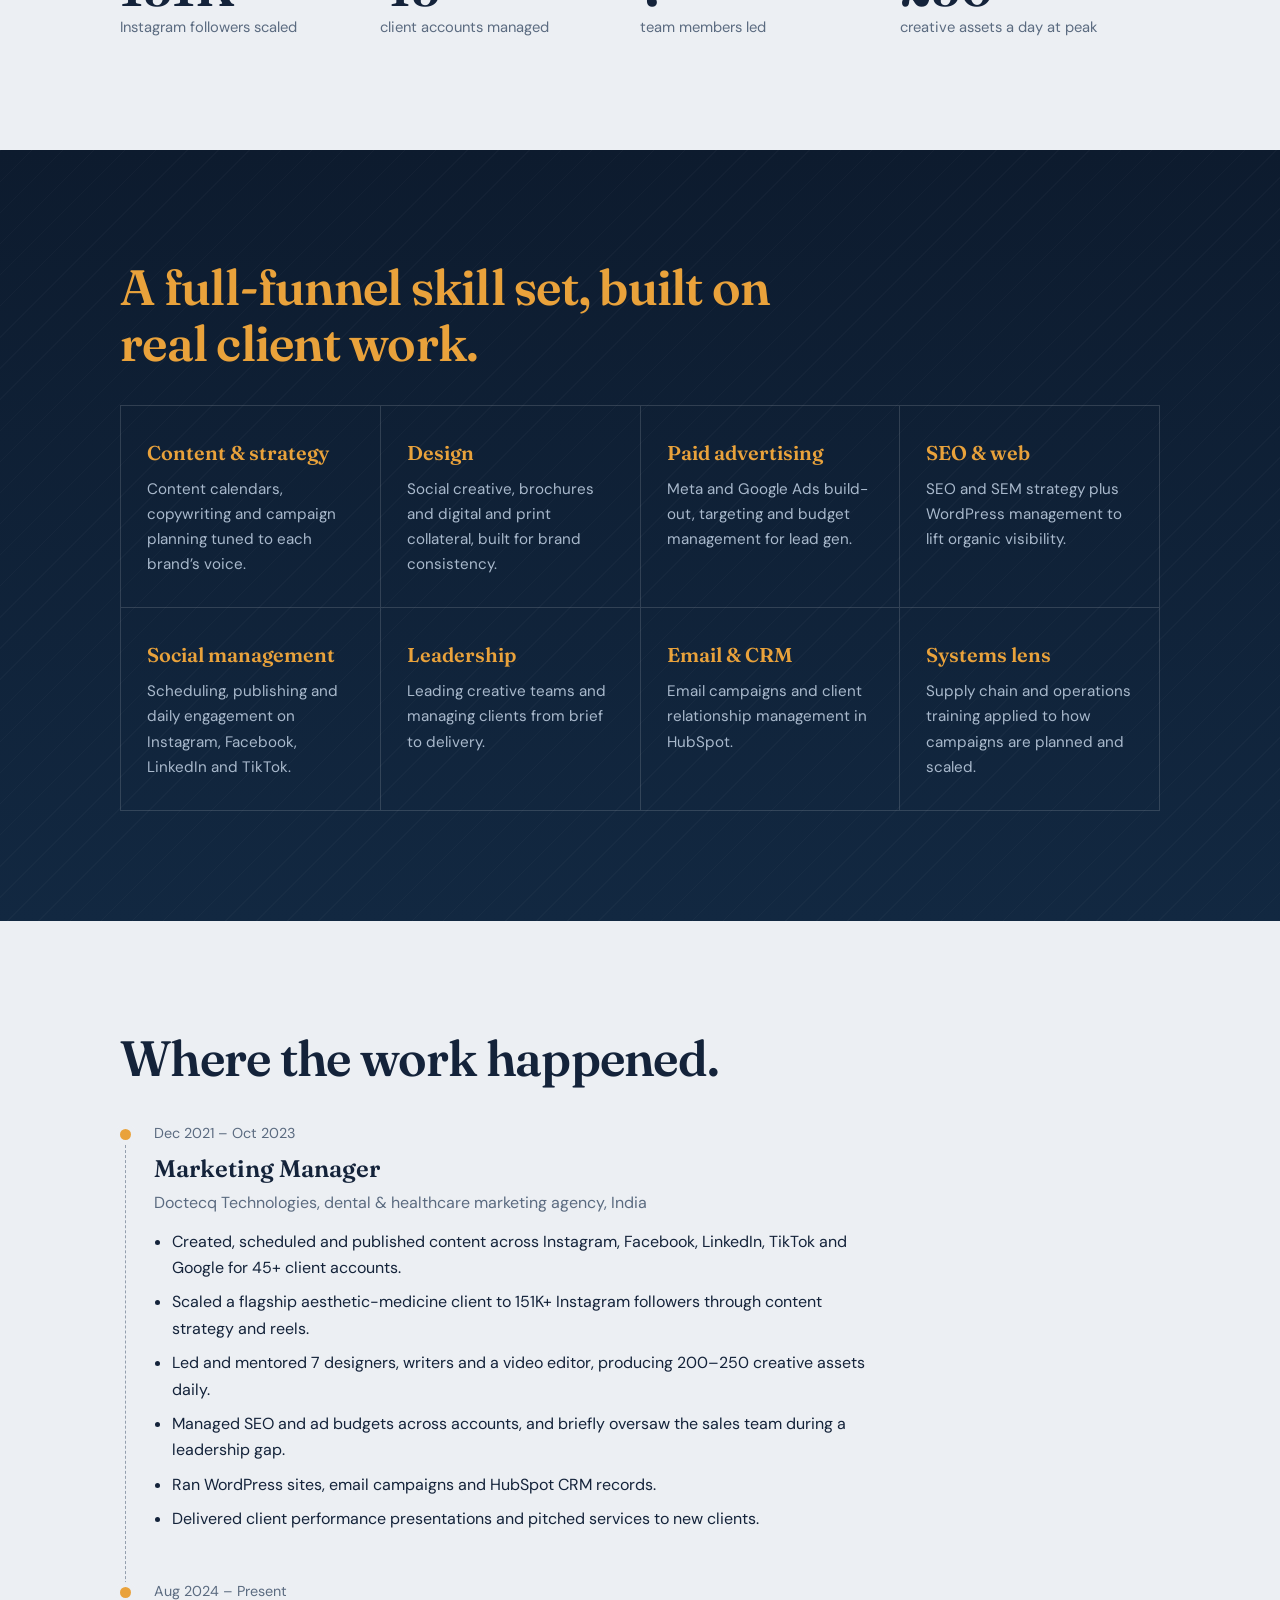
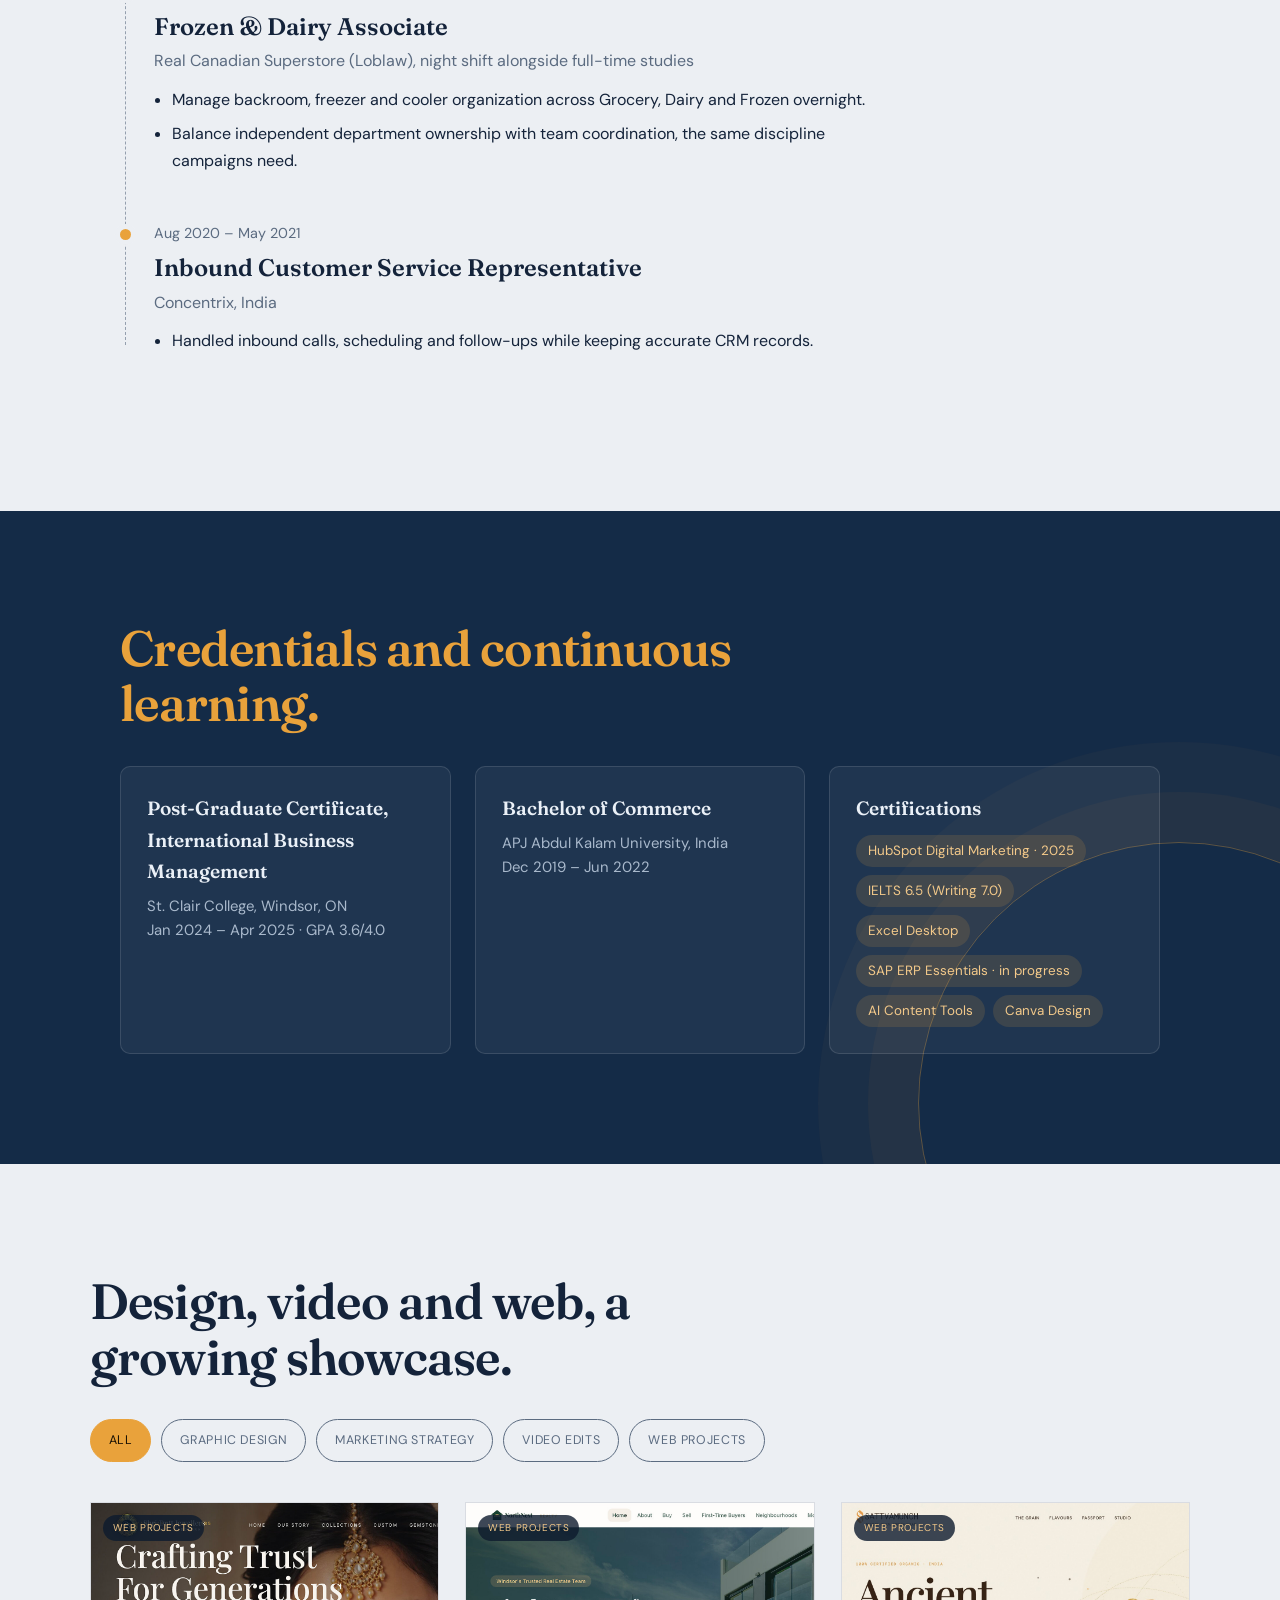
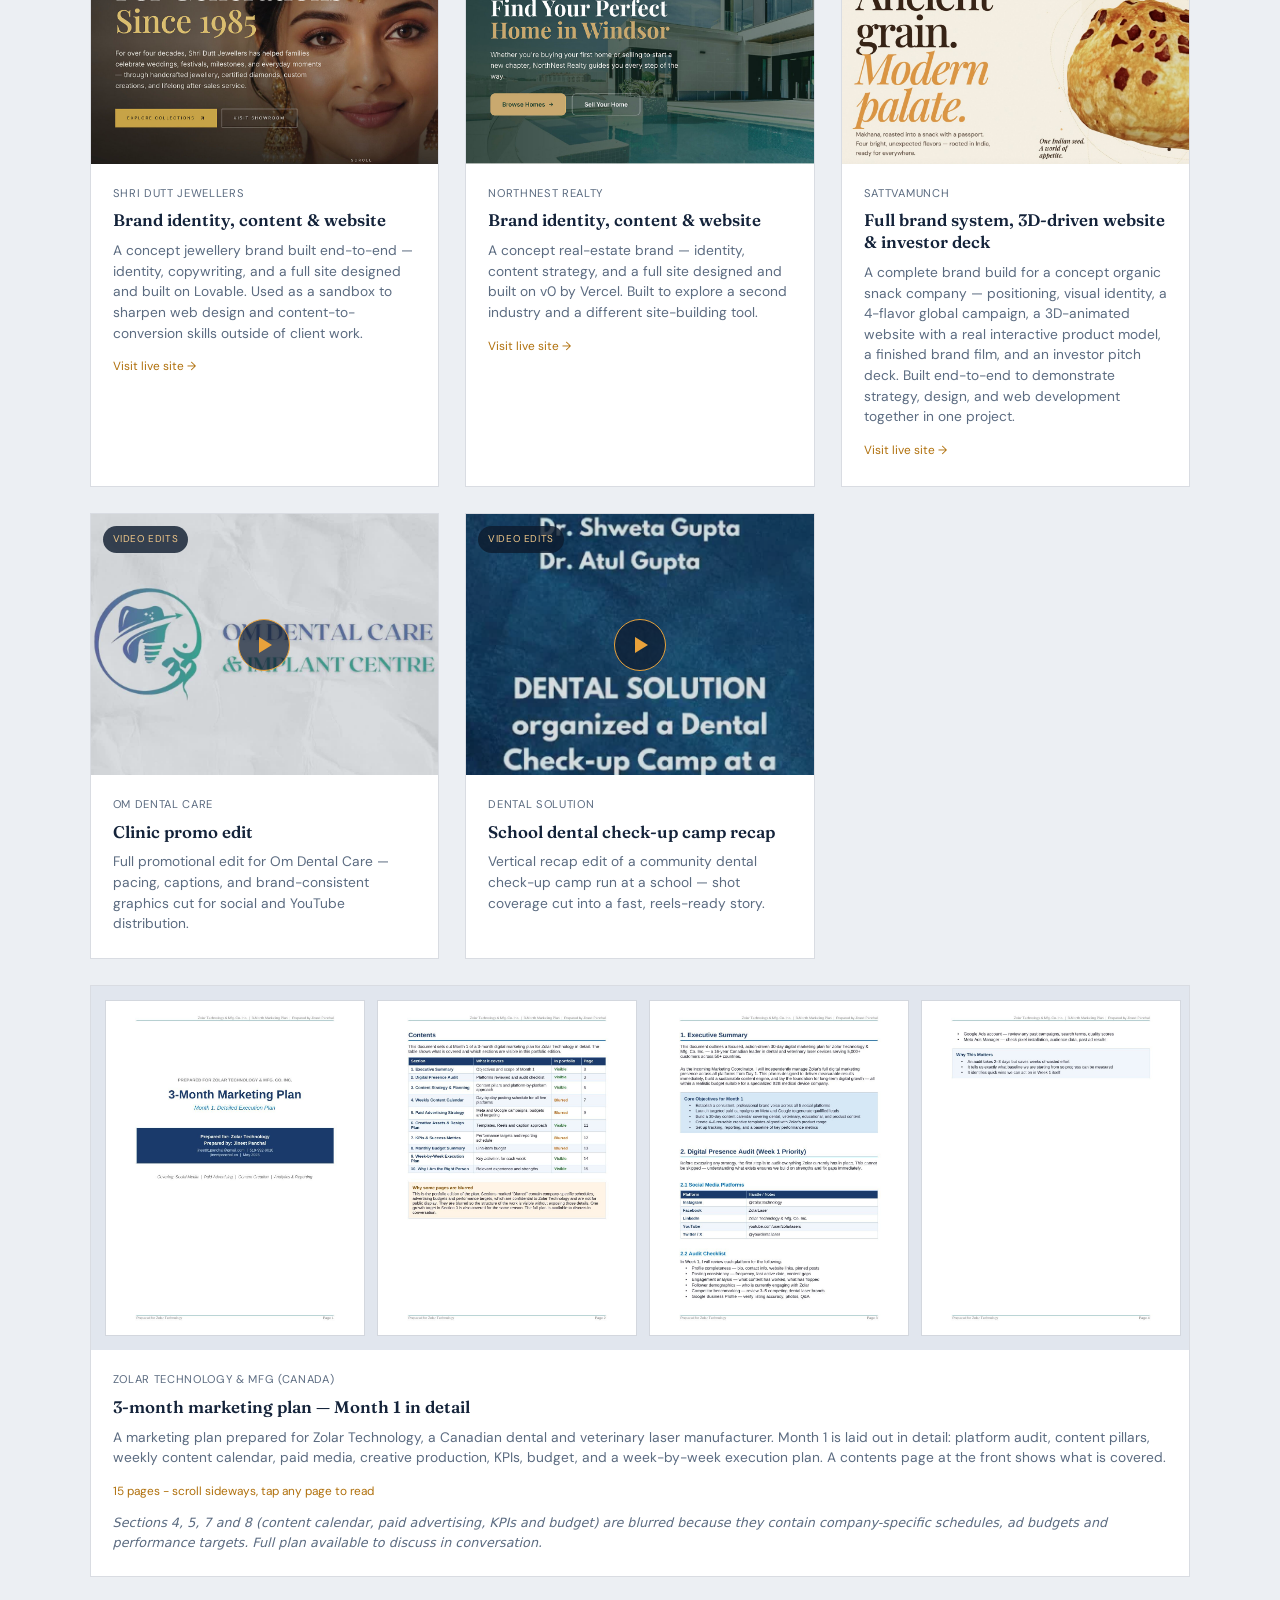
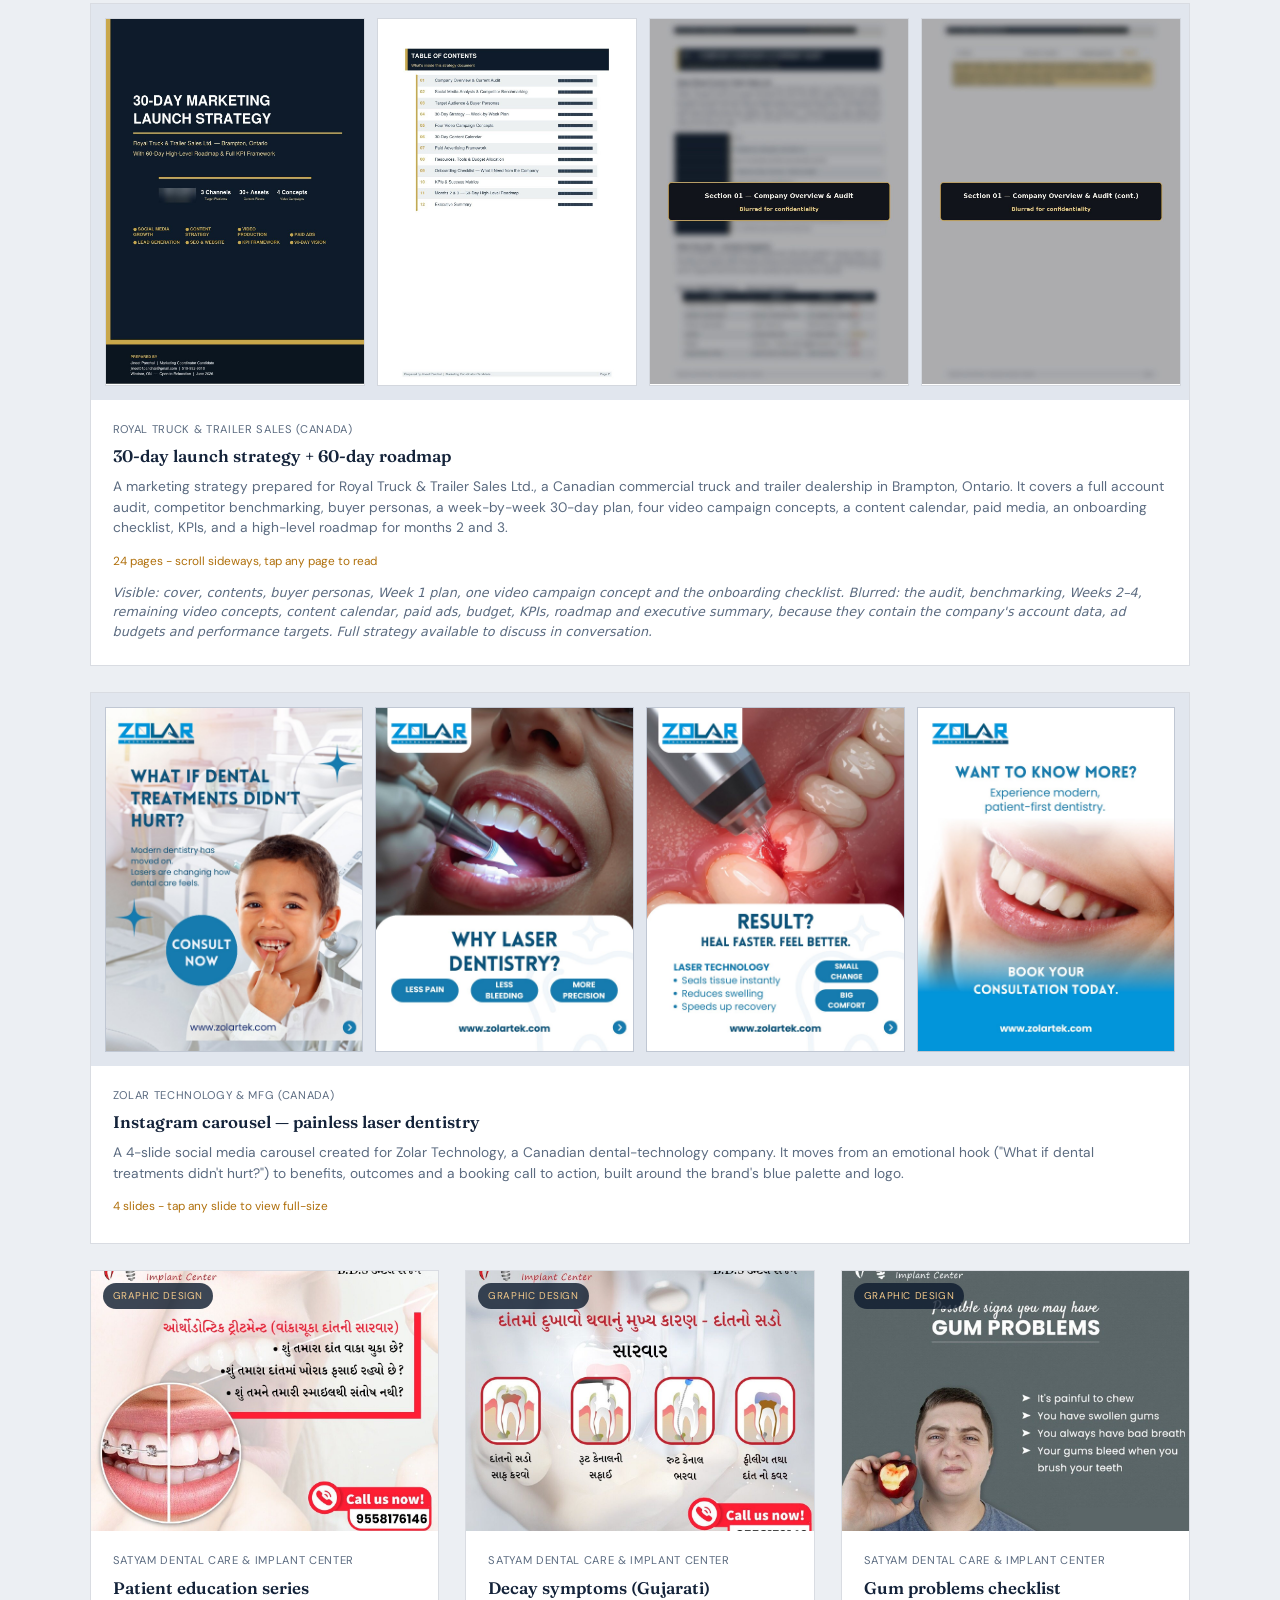
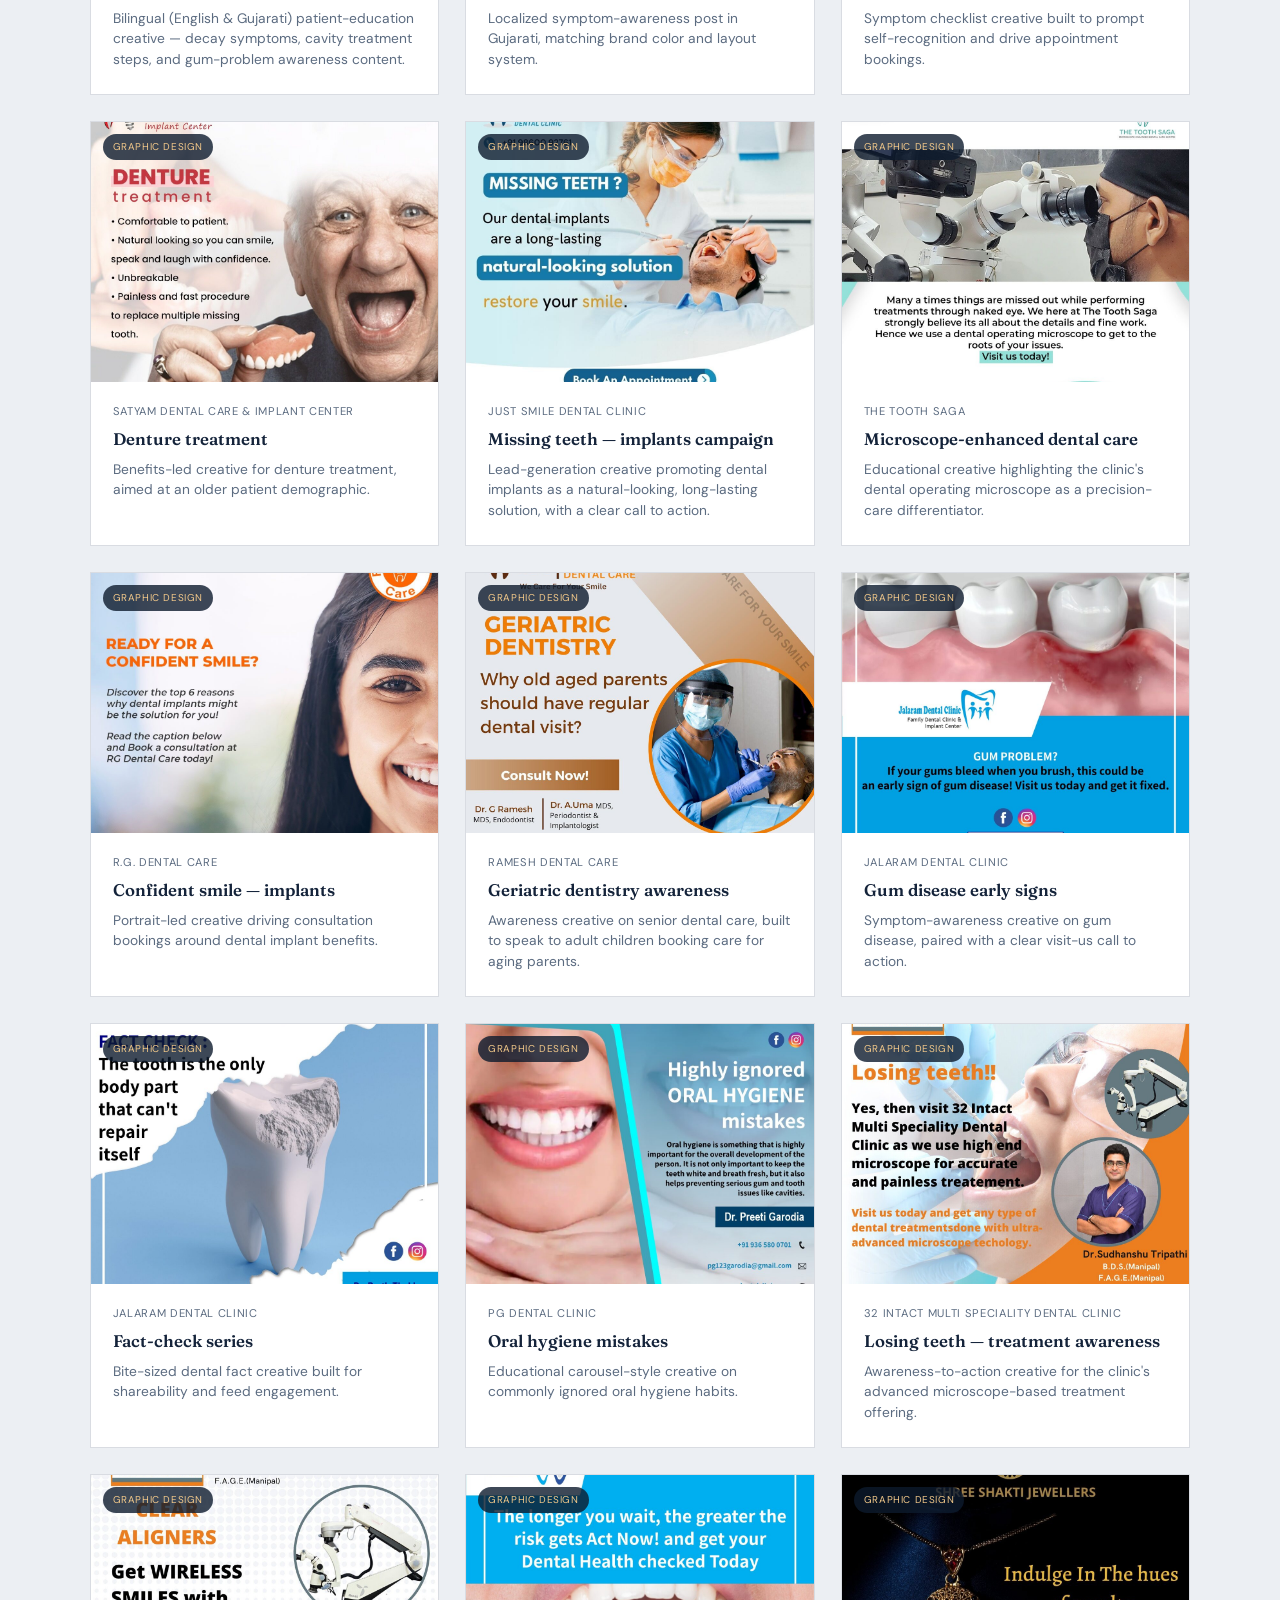
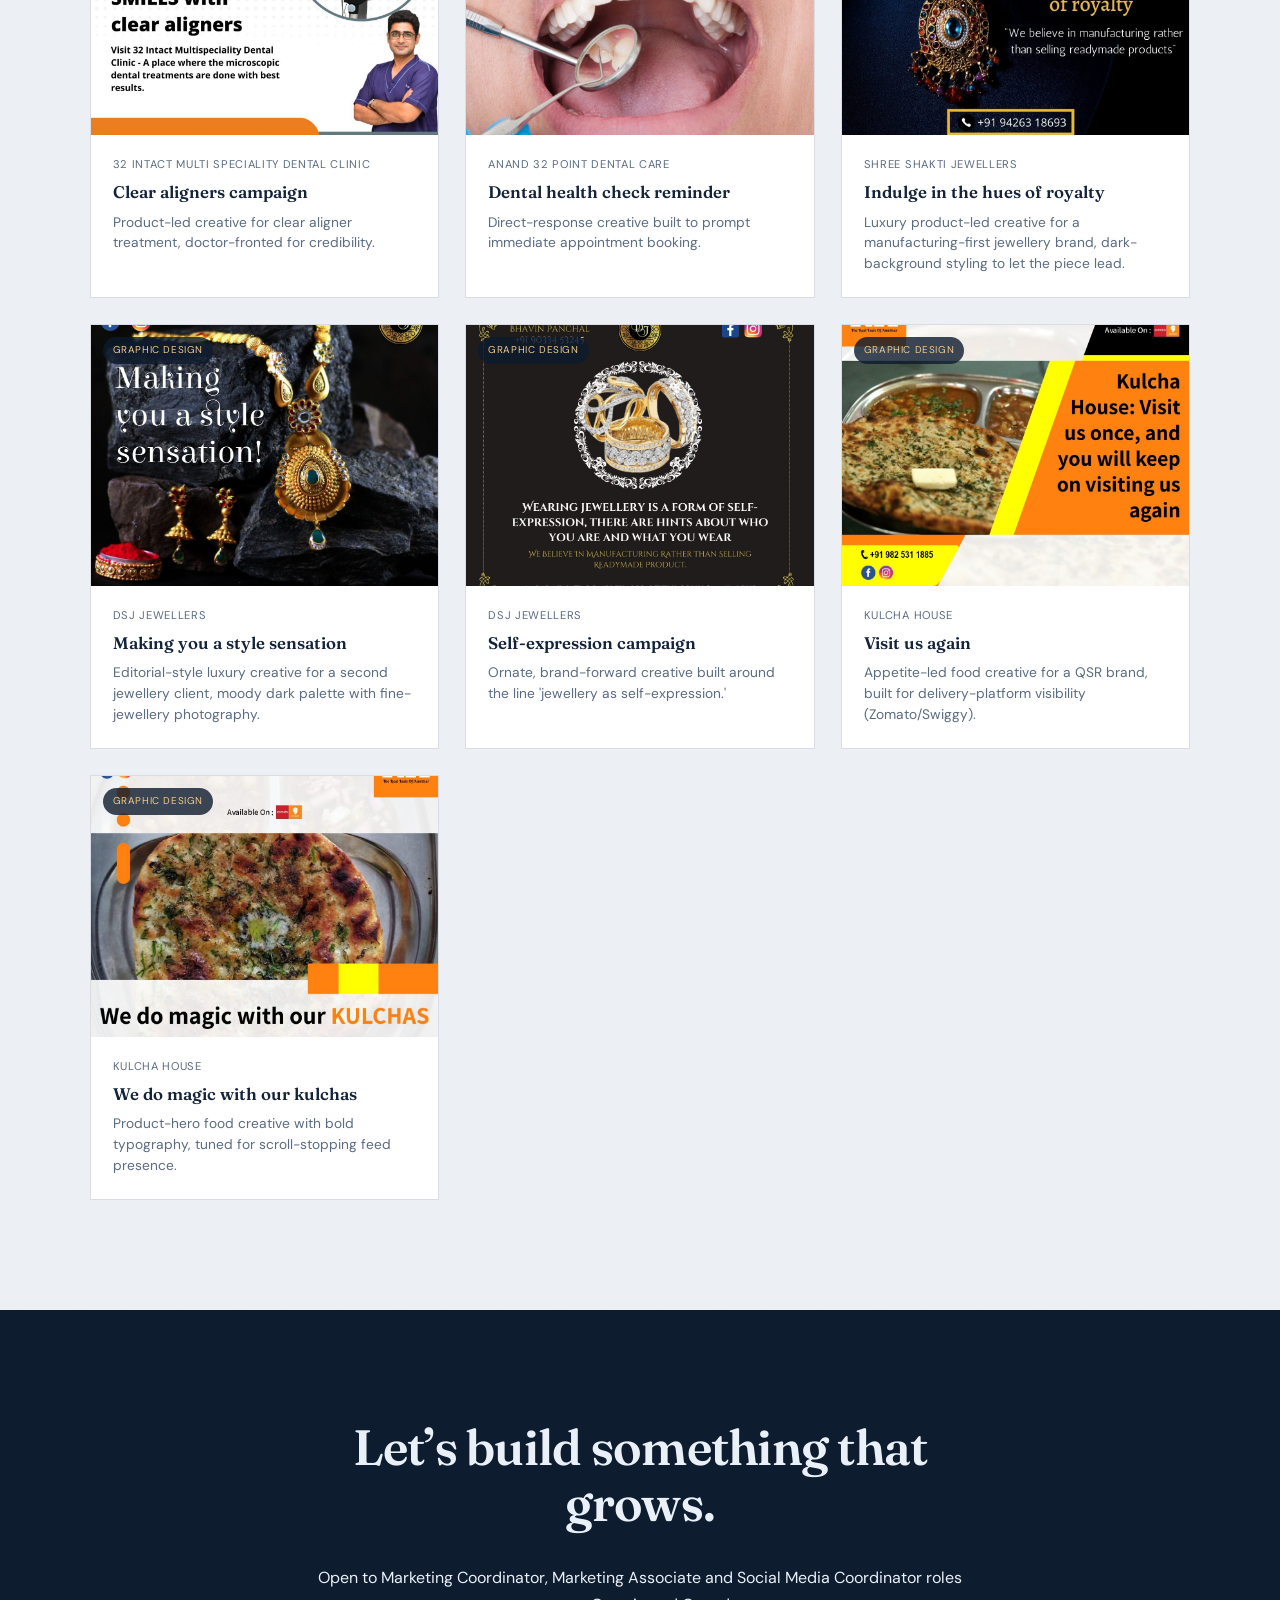
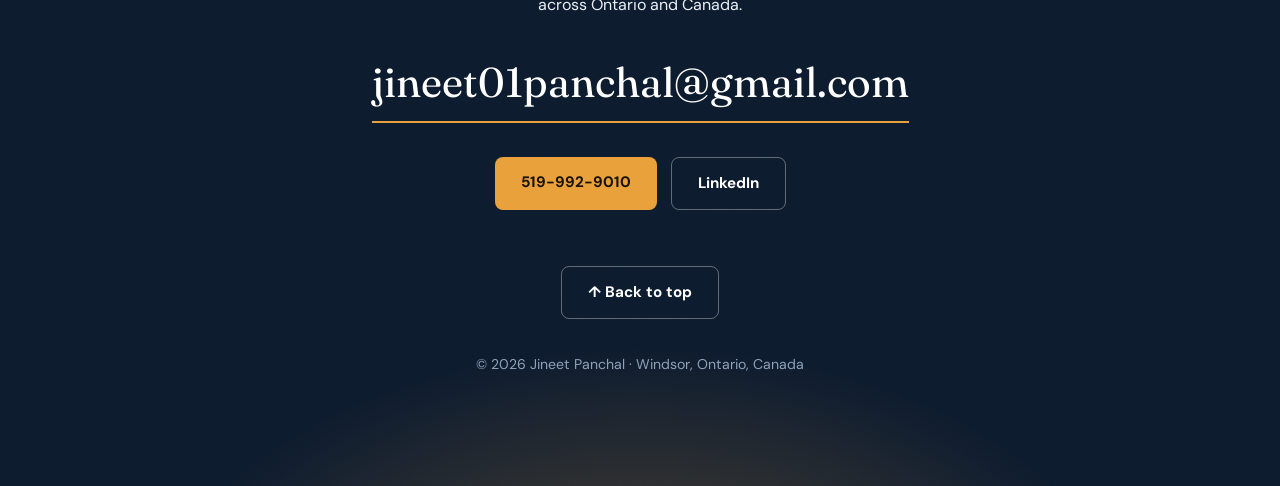
==== commit 44471b5b: "Add files via upload" ====
--- a/index.html
+++ b/index.html
@@ -28,7 +28,8 @@
  background-image:url("data:image/svg+xml,%3Csvg xmlns='http://www.w3.org/2000/svg' width='160' height='160'%3E%3Cfilter id='n'%3E%3CfeTurbulence type='fractalNoise' baseFrequency='.85' numOctaves='2'/%3E%3C/filter%3E%3Crect width='160' height='160' filter='url(%23n)'/%3E%3C/svg%3E")}
 /* nav */
 nav{position:sticky;top:0;z-index:50;display:flex;justify-content:space-between;align-items:center;padding:calc(14px + env(safe-area-inset-top,0px)) 7vw 14px;background:rgba(13,27,46,.85);backdrop-filter:blur(10px);color:#fff;border-bottom:1px solid rgba(255,255,255,.08)}
-nav b{font-family:var(--serif);font-size:1.15rem;font-weight:600}
+nav b{font-family:var(--serif);font-size:1.15rem;font-weight:600;color:#fff}
+nav b span{color:var(--amber)}
 nav ul{display:flex;gap:26px;list-style:none;padding:0}
 nav a{text-decoration:none;font-size:.92rem;color:#C5D1E0;transition:color .2s}nav a:hover{color:var(--amber)}
 @media(max-width:720px){nav ul{display:none}}
@@ -101,39 +102,69 @@
 .card h3{font-family:var(--serif);font-weight:600;font-size:1.2rem;margin-bottom:6px}.card p{color:#A9B9CC;font-size:.93rem}
 .chips{display:flex;flex-wrap:wrap;gap:8px;margin-top:10px}
 .chips span{font-size:.84rem;padding:5px 12px;border-radius:999px;background:rgba(233,162,59,.14);color:#F3C98A}
-/* work */
+/* work (layout ported from the original site) */
+body.lock{overflow:hidden}
 #work .wrap{max-width:1180px}
-.filters{display:flex;gap:8px;flex-wrap:wrap;margin-bottom:30px}
-.filters button{font:inherit;font-size:.9rem;padding:8px 18px;border-radius:999px;border:1.5px solid var(--muted);background:transparent;color:var(--text);cursor:pointer;transition:.2s}
-.filters button.on,.filters button:hover{background:var(--ink);border-color:var(--ink);color:#fff}
-.gal{display:grid;grid-template-columns:repeat(auto-fill,minmax(250px,1fr));gap:22px}
-.item{display:flex;flex-direction:column;text-align:left;font:inherit;color:var(--text);background:var(--card);border:1px solid rgba(128,140,160,.28);border-radius:10px;overflow:hidden;cursor:pointer;padding:0;text-decoration:none;transition:transform .3s,box-shadow .3s}
-.item:hover{transform:translateY(-6px);box-shadow:0 18px 40px rgba(13,27,46,.25)}
-.item.hide{display:none}
-.item .th{position:relative;aspect-ratio:4/5;background:#1a2c45;overflow:hidden}
-.item .th img,.item .th video{width:100%;height:100%;object-fit:cover;object-position:top;display:block;transition:transform .5s}
-.item:hover .th img,.item:hover .th video{transform:scale(1.04)}
-.tag{position:absolute;top:10px;left:10px;background:rgba(13,27,46,.85);color:#fff;font-size:.75rem;padding:4px 11px;border-radius:999px}
-.meta{padding:14px 16px 18px}
-.meta .cl{display:block;font-size:.8rem;color:var(--muted);margin-bottom:2px}
-.meta b{font-family:var(--serif);font-weight:600;font-size:1.05rem;line-height:1.3;display:block}
-#lb{position:fixed;inset:0;z-index:900;background:rgba(7,14,25,.95);display:none;flex-direction:column;padding:calc(14px + env(safe-area-inset-top,0px)) 4vw calc(14px + env(safe-area-inset-bottom,0px));color:#EAF0F7}
-#lb.open{display:flex}
-#lb .x{align-self:flex-end;background:none;border:1.5px solid rgba(255,255,255,.35);color:#fff;border-radius:999px;font:inherit;padding:7px 18px;cursor:pointer;margin-bottom:10px}
-#lb .x:hover{border-color:var(--amber);color:var(--amber)}
-#lbb{flex:1 1 0;min-height:0;display:flex;align-items:stretch;gap:10px}
-#lbs{flex:1;min-width:0;display:flex;align-items:center;justify-content:center}
-#lbs img,#lbs video{max-width:100%;max-height:100%;object-fit:contain;border-radius:6px}
-.nv{align-self:center;width:44px;height:44px;border-radius:50%;border:1.5px solid rgba(255,255,255,.35);background:rgba(255,255,255,.06);color:#fff;font-size:1.6rem;line-height:1;cursor:pointer;flex:none}
-.nv:hover{border-color:var(--amber);color:var(--amber)}
-.nv[hidden]{display:none}
-#lbc{max-width:780px;max-height:32vh;overflow:auto;margin:14px auto 0;width:100%}
-#lbc .cl{color:var(--amber);font-size:.85rem}
-#lbc h3{font-family:var(--serif);font-weight:600;font-size:1.3rem;margin:2px 0 6px}
-#lbc p{font-size:.92rem;color:#C5D1E0;max-width:none}
-#lbc .nt{font-style:italic;color:#9FB1C6;margin-top:8px}
-#lbc .ct{color:var(--amber);margin-top:8px}
-@media(max-width:560px){.nv{width:36px;height:36px}}
+.work-filters{display:flex;gap:10px;flex-wrap:wrap;margin-bottom:40px}
+.filter-btn{font:inherit;font-size:.78rem;letter-spacing:.05em;text-transform:uppercase;border:1.5px solid var(--muted);background:transparent;padding:10px 18px;border-radius:30px;color:var(--muted);cursor:pointer;transition:all .3s}
+.filter-btn.active,.filter-btn:hover{border-color:var(--amber);background:var(--amber);color:#1a1205}
+.work-grid{display:grid;grid-template-columns:repeat(3,1fr);gap:26px}
+@media(max-width:940px){.work-grid{grid-template-columns:repeat(2,1fr)}}
+@media(max-width:600px){.work-grid{grid-template-columns:1fr}}
+.work-card{position:relative;border:1px solid rgba(128,140,160,.3);background:var(--card);overflow:hidden;cursor:pointer;transition:box-shadow .35s,border-color .35s;opacity:0;transform:translateY(20px)}
+.work-card.show{animation:cardIn .6s cubic-bezier(.22,.68,0,1.01) forwards}
+@keyframes cardIn{to{opacity:1;transform:translateY(0)}}
+.work-card:hover{border-color:var(--amber);box-shadow:0 30px 60px -30px rgba(13,27,46,.45)}
+.work-thumb{position:relative;aspect-ratio:4/3;overflow:hidden;background:#1a2c45}
+.work-thumb img,.work-thumb video{width:100%;height:100%;object-fit:cover;display:block;transition:transform .5s}
+.work-card:hover .work-thumb img,.work-card:hover .work-thumb video{transform:scale(1.06)}
+.work-thumb .play{position:absolute;inset:0;display:flex;align-items:center;justify-content:center;background:rgba(13,27,46,.15)}
+.play-icon{width:52px;height:52px;border-radius:50%;background:rgba(13,27,46,.7);border:1px solid var(--amber);display:flex;align-items:center;justify-content:center}
+.play-icon:before{content:"";border-style:solid;border-width:8px 0 8px 13px;border-color:transparent transparent transparent var(--amber);margin-left:3px}
+.work-cat-badge{position:absolute;top:12px;left:12px;font-size:.62rem;letter-spacing:.06em;text-transform:uppercase;background:rgba(13,27,46,.8);color:#F3C98A;padding:5px 10px;border-radius:30px}
+.work-body{padding:20px 22px 24px}
+.work-client{font-size:.7rem;letter-spacing:.06em;text-transform:uppercase;color:var(--muted)}
+.work-title{font-family:var(--serif);font-weight:600;font-size:1.05rem;margin-top:8px;line-height:1.3}
+.work-desc{font-size:.86rem;color:var(--muted);margin-top:8px;line-height:1.5;max-width:none}
+.work-visit{margin-top:14px;font-size:.74rem;color:#B0700C;display:inline-flex;align-items:center;gap:6px}
+.work-note{font-size:.8rem;color:var(--muted);margin-top:10px;font-style:italic;line-height:1.5;max-width:none}
+@media(prefers-color-scheme:dark){:root:not([data-theme="light"]) .work-visit{color:var(--amber)}}
+/* carousel strip card */
+.work-card-wide{grid-column:1/-1;cursor:default}
+.work-thumb-strip{aspect-ratio:auto;background:#E1E6EE;padding:14px}
+@media(prefers-color-scheme:dark){:root:not([data-theme="light"]) .work-thumb-strip{background:#0E1B2E}}
+.work-strip{display:grid;grid-template-columns:repeat(4,1fr);gap:12px}
+.work-strip img{width:100%;height:auto;aspect-ratio:3/4;object-fit:cover;cursor:zoom-in;border:1px solid rgba(128,140,160,.35);transition:transform .4s,border-color .3s}
+.work-card-wide:hover .work-thumb-strip img{transform:none}
+.work-strip img:hover{transform:translateY(-4px);border-color:var(--amber)}
+@media(max-width:600px){.work-thumb-strip{padding:10px;overflow-x:auto;-webkit-overflow-scrolling:touch}.work-strip{display:flex;gap:10px;scroll-snap-type:x mandatory}.work-strip img{width:72%;flex:0 0 72%;scroll-snap-align:start}}
+/* document strip: portrait pages, scrolls sideways */
+.work-thumb-doc{overflow-x:auto;-webkit-overflow-scrolling:touch;scrollbar-color:var(--amber) transparent}
+.work-thumb-doc .work-strip{display:flex;gap:12px;width:max-content}
+.work-thumb-doc .work-strip img{width:260px;flex:0 0 260px;aspect-ratio:8.5/11;object-fit:contain;background:#fff}
+@media(max-width:600px){.work-thumb-doc .work-strip img{width:72vw;flex:0 0 72vw}}
+/* lightbox */
+#lightbox{position:fixed;inset:0;background:rgba(7,14,25,.94);z-index:900;display:flex;align-items:center;justify-content:center;padding:calc(40px + env(safe-area-inset-top,0px)) 40px calc(40px + env(safe-area-inset-bottom,0px));opacity:0;visibility:hidden;transition:opacity .35s,visibility .35s;color:#EAF0F7}
+#lightbox.open{opacity:1;visibility:visible}
+.lb-inner{max-width:900px;width:100%;max-height:86vh}
+.lb-media{width:100%;max-height:66vh;display:flex;align-items:center;justify-content:center;background:#0F1B2D;border:1px solid rgba(255,255,255,.12)}
+.lb-media img,.lb-media video{width:100%;max-height:66vh;object-fit:contain}
+.lb-info{padding-top:18px;display:flex;justify-content:space-between;gap:20px;flex-wrap:wrap}
+.lb-info h3{font-family:var(--serif);font-size:1.15rem;font-weight:600}
+.lb-client{color:var(--amber);font-size:.72rem;text-transform:uppercase;letter-spacing:.05em;margin-bottom:6px}
+.lb-info p{color:#A9B9CC;font-size:.88rem;max-width:560px;margin-top:6px}
+.lb-close{position:absolute;top:calc(22px + env(safe-area-inset-top,0px));right:28px;width:42px;height:42px;border-radius:50%;border:1px solid rgba(255,255,255,.3);color:#fff;background:transparent;font-size:18px;display:flex;align-items:center;justify-content:center;cursor:pointer;transition:border-color .3s,transform .3s}
+.lb-close:hover{border-color:var(--amber);transform:rotate(90deg)}
+.lb-media.lb-carousel{position:relative;max-height:74vh}
+.lb-media.lb-carousel img.lb-slide{width:auto;max-width:100%;max-height:74vh;margin:0 auto;display:block}
+.lb-arrow{position:absolute;top:50%;transform:translateY(-50%);width:44px;height:44px;border-radius:50%;background:rgba(13,27,46,.75);border:1px solid rgba(255,255,255,.3);color:#fff;font-size:26px;line-height:1;display:flex;align-items:center;justify-content:center;cursor:pointer;transition:border-color .3s}
+.lb-arrow:hover{border-color:var(--amber)}
+.lb-prev{left:12px}.lb-next{right:12px}
+.lb-count{position:absolute;top:12px;left:12px;font-size:.7rem;background:rgba(13,27,46,.8);color:#fff;padding:4px 10px;border-radius:30px}
+.lb-dots{position:absolute;bottom:12px;left:0;right:0;display:flex;justify-content:center;gap:8px}
+.lb-dot{width:8px;height:8px;border-radius:50%;background:rgba(255,255,255,.35);border:0;padding:0;cursor:pointer}
+.lb-dot.active{background:var(--amber)}
+@media(prefers-reduced-motion:reduce){.work-card{opacity:1!important;transform:none!important}}
 /* contact */
 #contact{background:radial-gradient(700px 420px at 50% 120%,rgba(233,162,59,.3),transparent 70%),var(--ink);color:#EAF0F7;text-align:center}
 #contact h2,#contact p{margin-inline:auto}
@@ -156,7 +187,7 @@
 </head>
 <body class="loading">
 <div id="ld" aria-hidden="true"><div class="mono">JP</div></div>
-<nav><b>Jineet Panchal</b>
+<nav><b>Jineet <span>Panchal</span></b>
 <ul><li><a href="#about">About</a></li><li><a href="#do">What I do</a></li><li><a href="#experience">Experience</a></li><li><a href="#education">Education</a></li><li><a href="#work">The work</a></li><li><a href="#contact">Contact</a></li></ul></nav>
 
 <section id="hero" class="dark grain">
@@ -244,14 +275,19 @@
 <section id="work">
 <div class="wrap">
  <h2>Design, video and web, a growing showcase.</h2>
- <div class="filters" id="f"></div>
- <div class="gal" id="gal"></div>
-</div>
-</section>
-<div id="lb" role="dialog" aria-modal="true" aria-label="Work viewer">
- <button class="x" id="lbx" type="button">Close ✕</button>
- <div id="lbb"><button class="nv" id="lbp" type="button" aria-label="Previous">‹</button><div id="lbs"></div><button class="nv" id="lbn" type="button" aria-label="Next">›</button></div>
- <div id="lbc"></div>
+ <div class="work-filters">
+  <button class="filter-btn active" data-filter="All">All</button>
+  <button class="filter-btn" data-filter="Graphic Design">Graphic Design</button>
+  <button class="filter-btn" data-filter="Marketing Strategy">Marketing Strategy</button>
+  <button class="filter-btn" data-filter="Video Edits">Video Edits</button>
+  <button class="filter-btn" data-filter="Web Projects">Web Projects</button>
+ </div>
+ <div class="work-grid" id="workGrid"></div>
+</div>
+</section>
+<div id="lightbox" role="dialog" aria-modal="true" aria-label="Work viewer">
+ <button class="lb-close" aria-label="Close">✕</button>
+ <div class="lb-inner"><div class="lb-media"></div><div class="lb-info"><div><div class="lb-client"></div><h3></h3><p></p></div></div></div>
 </div>
 
 <section id="contact" class="grain">
@@ -280,49 +316,78 @@
 document.querySelectorAll("[data-n]").forEach(function(e){io.observe(e)});
 (function(){
 var items=typeof WORK_ITEMS!=="undefined"?WORK_ITEMS:[];
-var gal=document.getElementById("gal"),fb=document.getElementById("f");
-function el(t,c,x){var e=document.createElement(t);if(c)e.className=c;if(x)e.textContent=x;return e}
-if(!items.length){gal.appendChild(el("p","","Work is loading. If this message stays, check that assets/js/work-data.js is in the repo."));return}
-var cats=["Graphic Design","Marketing Strategy","Video Edits","Web Projects"].filter(function(c){return items.some(function(i){return i.category===c})});
-var lb=document.getElementById("lb"),stage=document.getElementById("lbs"),cap=document.getElementById("lbc"),pv=document.getElementById("lbp"),nx=document.getElementById("lbn");
-var cur,idx=0,last,ct;
-function card(it){
- var site=it.type==="site";
- var c=el(site?"a":"button","item");c.dataset.cat=it.category;
- if(site){c.href=it.link;c.target="_blank";c.rel="noopener"}else{c.type="button"}
- var th=el("div","th");
- if(it.thumbVideo){var v=el("video");v.muted=true;v.loop=true;v.autoplay=true;v.playsInline=true;v.setAttribute("muted","");v.setAttribute("playsinline","");v.poster=it.thumb;v.src=it.thumbVideo;th.appendChild(v);var pr=v.play();if(pr&&pr.catch)pr.catch(function(){})}
- else{var im=el("img");im.alt=it.client+" - "+it.title;im.loading="lazy";im.src=it.thumb;th.appendChild(im)}
- var tg=it.type==="video"?"▶ Video":site?"Live site ↗":it.type==="carousel"?it.slides.length+(it.layout==="doc"?" pages":" slides"):"";
- if(tg)th.appendChild(el("span","tag",tg));
- c.appendChild(th);
- var m=el("div","meta");m.appendChild(el("span","cl",it.client));m.appendChild(el("b","",it.title));c.appendChild(m);
- if(!site)c.addEventListener("click",function(){openLb(it,c)});
- return c}
-function showSlide(){
- stage.innerHTML="";var im=el("img");im.alt=cur.client+" page "+(idx+1);im.src=cur.slides[idx];stage.appendChild(im);
- if(cur.slides[idx+1]){new Image().src=cur.slides[idx+1]}
- if(ct)ct.textContent=(idx+1)+" / "+cur.slides.length}
-function openLb(it,from){
- cur=it;idx=0;last=from;stage.innerHTML="";cap.innerHTML="";ct=null;
- var multi=it.type==="carousel";pv.hidden=!multi;nx.hidden=!multi;
- cap.appendChild(el("span","cl",it.client));cap.appendChild(el("h3","",it.title));cap.appendChild(el("p","",it.description));
- if(it.note)cap.appendChild(el("p","nt",it.note));
- if(multi){ct=el("p","ct");cap.appendChild(ct);showSlide()}
- else if(it.type==="video"){var v=el("video");v.controls=true;v.autoplay=true;v.playsInline=true;v.poster=it.thumb;v.src=it.src;stage.appendChild(v)}
- else{var im=el("img");im.alt=it.client+" - "+it.title;im.src=it.src||it.thumb;stage.appendChild(im)}
- lb.classList.add("open");document.body.style.overflow="hidden";document.getElementById("lbx").focus()}
-function closeLb(){lb.classList.remove("open");stage.innerHTML="";document.body.style.overflow="";if(last)last.focus()}
-function step(d){if(!cur||cur.type!=="carousel")return;idx=(idx+d+cur.slides.length)%cur.slides.length;showSlide()}
-document.getElementById("lbx").addEventListener("click",closeLb);
-pv.addEventListener("click",function(){step(-1)});nx.addEventListener("click",function(){step(1)});
-lb.addEventListener("click",function(e){if(e.target===lb||e.target.id==="lbb"||e.target===stage)closeLb()});
-document.addEventListener("keydown",function(e){if(!lb.classList.contains("open"))return;if(e.key==="Escape")closeLb();if(e.key==="ArrowLeft")step(-1);if(e.key==="ArrowRight")step(1)});
-["All"].concat(cats).forEach(function(c,i){var b=el("button",i?"":"on",c);b.type="button";b.dataset.f=c;fb.appendChild(b)});
-items.forEach(function(it){gal.appendChild(card(it))});
-fb.addEventListener("click",function(e){var b=e.target.closest("button");if(!b)return;
- fb.querySelectorAll("button").forEach(function(x){x.classList.toggle("on",x===b)});
- gal.querySelectorAll(".item").forEach(function(i){i.classList.toggle("hide",b.dataset.f!=="All"&&i.dataset.cat!==b.dataset.f)});
+var grid=document.getElementById("workGrid");
+var filterBtns=document.querySelectorAll(".filter-btn");
+function renderWork(filter){
+ grid.innerHTML="";
+ if(!items.length){grid.innerHTML="<p>Work is loading. If this stays, check that assets/js/work-data.js is in the repo.</p>";return}
+ items.filter(function(i){return filter==="All"||i.category===filter}).forEach(function(item,idx){
+  var card=document.createElement("div");card.className="work-card";card.style.animationDelay=(idx*0.05)+"s";
+  var isVideo=item.type==="video",isSite=item.type==="site",isCarousel=item.type==="carousel";
+  if(isCarousel)card.classList.add("work-card-wide");
+  var thumbHTML=isCarousel
+   ?`<div class="work-strip">${item.slides.map((src,n)=>`<img src="${src}"${item.aspect?` style="aspect-ratio:${item.aspect}"`:""} alt="${item.title} - slide ${n+1} of ${item.slides.length}" loading="lazy">`).join("")}</div>`
+   :`${item.thumbVideo?`<video src="${item.thumbVideo}" poster="${item.thumb}" autoplay muted loop playsinline webkit-playsinline></video>`:`<img src="${item.thumb}" alt="${item.title} - ${item.client}" loading="lazy">`}
+     ${isVideo?'<div class="play"><div class="play-icon"></div></div>':""}
+     <span class="work-cat-badge">${item.category}</span>`;
+  card.innerHTML=`
+   <div class="work-thumb${isCarousel?" work-thumb-strip":""}${item.layout==="doc"?" work-thumb-doc":""}">${thumbHTML}</div>
+   <div class="work-body">
+    <div class="work-client">${item.client}</div>
+    <div class="work-title">${item.title}</div>
+    <p class="work-desc">${item.description}</p>
+    ${isCarousel?`<span class="work-visit">${item.layout==="doc"?item.slides.length+" pages - scroll sideways, tap any page to read":item.slides.length+" slides - tap any slide to view full-size"}</span>`:""}
+    ${item.note?`<p class="work-note">${item.note}</p>`:""}
+    ${isSite?`<span class="work-visit">Visit live site →</span>`:""}
+   </div>`;
+  if(isCarousel){card.querySelectorAll(".work-strip img").forEach(function(img,n){img.addEventListener("click",function(e){e.stopPropagation();openLightbox(item,n)})})}
+  card.addEventListener("click",function(){openLightbox(item)});
+  grid.appendChild(card);
+  requestAnimationFrame(function(){card.classList.add("show")});
+ });
+}
+filterBtns.forEach(function(btn){btn.addEventListener("click",function(){
+ filterBtns.forEach(function(b){b.classList.remove("active")});btn.classList.add("active");
+ renderWork(btn.getAttribute("data-filter"));
+})});
+renderWork("All");
+
+var lightbox=document.getElementById("lightbox"),lbMedia=document.querySelector(".lb-media"),lbClient=document.querySelector(".lb-client"),lbTitle=document.querySelector(".lb-info h3"),lbDesc=document.querySelector(".lb-info p"),lbClose=document.querySelector(".lb-close");
+var slideIndex=0,activeSlides=null,startX=null;
+function showSlide(i){
+ slideIndex=(i+activeSlides.length)%activeSlides.length;
+ lbMedia.querySelector("img.lb-slide").src=activeSlides[slideIndex];
+ lbMedia.querySelectorAll(".lb-dot").forEach(function(d,n){d.classList.toggle("active",n===slideIndex)});
+ lbMedia.querySelector(".lb-count").textContent=(slideIndex+1)+" / "+activeSlides.length;
+}
+lbMedia.addEventListener("touchstart",function(e){startX=e.touches[0].clientX},{passive:true});
+lbMedia.addEventListener("touchend",function(e){if(startX===null||!activeSlides)return;var dx=e.changedTouches[0].clientX-startX;if(Math.abs(dx)>40)showSlide(slideIndex+(dx<0?1:-1));startX=null});
+function openLightbox(item,startAt){
+ startAt=startAt||0;
+ if(item.type==="site"){window.open(item.link,"_blank","noopener");return}
+ activeSlides=null;
+ if(item.type==="carousel"){
+  activeSlides=item.slides;
+  lbMedia.innerHTML=`<img class="lb-slide" alt="${item.title}"><button class="lb-arrow lb-prev" aria-label="Previous slide">‹</button><button class="lb-arrow lb-next" aria-label="Next slide">›</button><div class="lb-count"></div><div class="lb-dots">${item.slides.map(function(_,n){return `<button class="lb-dot" aria-label="Go to slide ${n+1}"></button>`}).join("")}</div>`;
+  lbMedia.classList.add("lb-carousel");
+  lbMedia.querySelector(".lb-prev").addEventListener("click",function(e){e.stopPropagation();showSlide(slideIndex-1)});
+  lbMedia.querySelector(".lb-next").addEventListener("click",function(e){e.stopPropagation();showSlide(slideIndex+1)});
+  lbMedia.querySelectorAll(".lb-dot").forEach(function(d,n){d.addEventListener("click",function(e){e.stopPropagation();showSlide(n)})});
+  showSlide(startAt);
+ }else{
+  lbMedia.classList.remove("lb-carousel");
+  lbMedia.innerHTML=item.type==="video"?`<video src="${item.src}" controls autoplay playsinline></video>`:`<img src="${item.src}" alt="${item.title}">`;
+ }
+ lbClient.textContent=item.client;lbTitle.textContent=item.title;lbDesc.textContent=item.description;
+ lightbox.classList.add("open");document.body.classList.add("lock");
+}
+function closeLightbox(){lightbox.classList.remove("open");document.body.classList.remove("lock");lbMedia.innerHTML="";lbMedia.classList.remove("lb-carousel");activeSlides=null}
+lbClose.addEventListener("click",closeLightbox);
+lightbox.addEventListener("click",function(e){if(e.target===lightbox)closeLightbox()});
+document.addEventListener("keydown",function(e){
+ if(e.key==="Escape")closeLightbox();
+ if(activeSlides&&e.key==="ArrowRight")showSlide(slideIndex+1);
+ if(activeSlides&&e.key==="ArrowLeft")showSlide(slideIndex-1);
 });
 })();
 </script>
